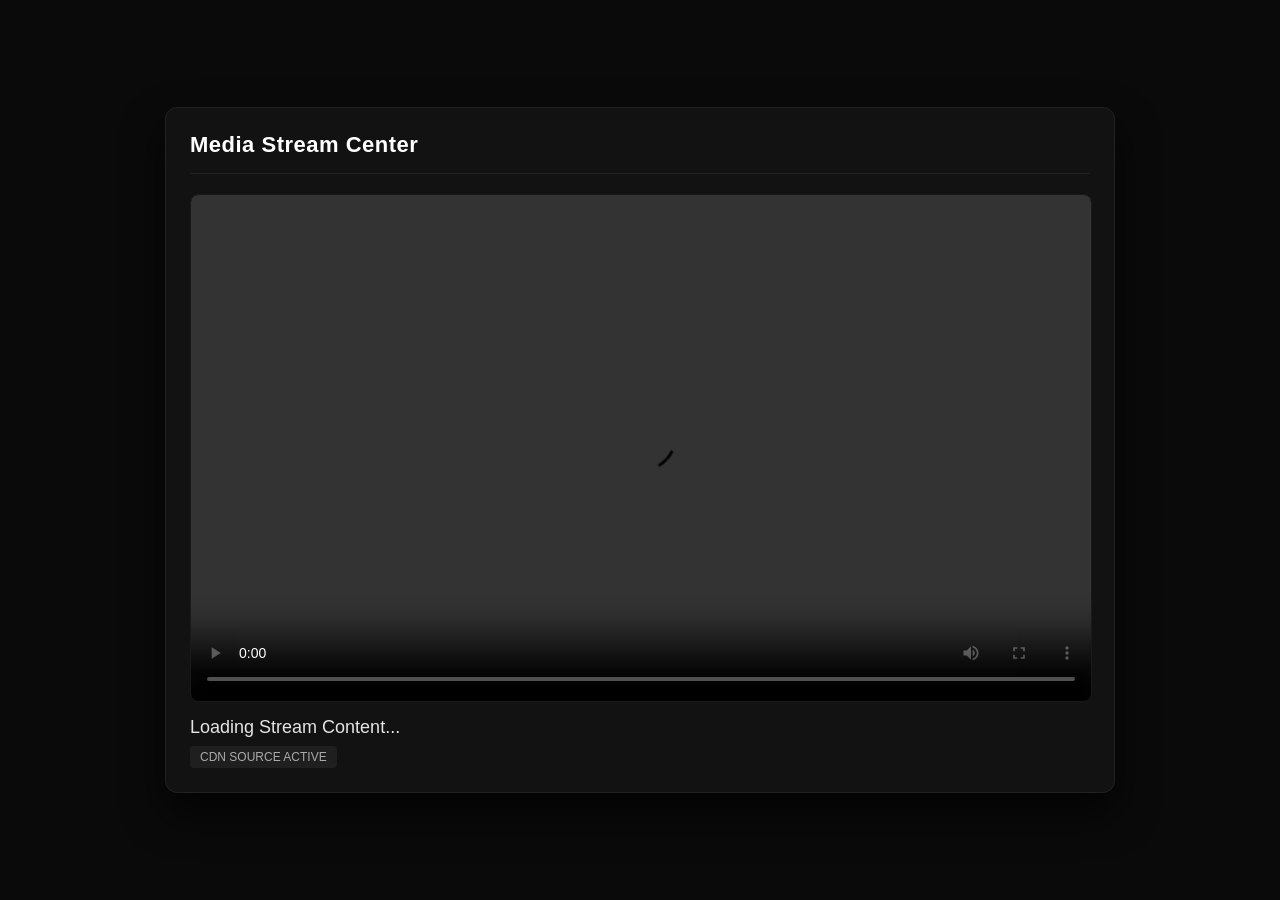
==== index.html @ d4125935 "Create index.html" ====
<!DOCTYPE html>
<html lang="en">
<head>
    <meta charset="UTF-8">
    <meta name="viewport" content="width=device-width, initial-scale=1.0">
    <title>Video Stream Dashboard</title>
    <link rel="stylesheet" href="https://cdn.plyr.io/3.7.8/plyr.css" />
    <style>
        body {
            margin: 0;
            padding: 0;
            background-color: #0a0a0a;
            color: #ffffff;
            font-family: -apple-system, BlinkMacSystemFont, "Segoe UI", Roboto, sans-serif;
            display: flex;
            justify-content: center;
            align-items: center;
            min-height: 100vh;
        }

        .main-container {
            width: 90%;
            max-width: 900px;
            background-color: #121212;
            border: 1px solid #222222;
            border-radius: 12px;
            padding: 24px;
            box-shadow: 0 20px 40px rgba(0, 0, 0, 0.7);
        }

        .header-section {
            margin-bottom: 20px;
            border-bottom: 1px solid #222222;
            padding-bottom: 15px;
        }

        .portal-title {
            margin: 0;
            font-size: 22px;
            font-weight: 600;
            letter-spacing: 0.5px;
            color: #ffffff;
        }

        .player-wrapper {
            width: 100%;
            aspect-ratio: 16/9;
            background-color: #000000;
            border-radius: 8px;
            overflow: hidden;
            border: 1px solid #1a1a1a;
        }

        video {
            width: 100%;
            height: 100%;
            object-fit: cover;
        }

        .video-meta {
            margin-top: 15px;
        }

        .video-title {
            margin: 0 0 8px 0;
            font-size: 18px;
            font-weight: 500;
            color: #e5e5e5;
        }

        .video-status {
            display: inline-block;
            font-size: 12px;
            background-color: #1f1f1f;
            padding: 4px 10px;
            border-radius: 4px;
            color: #aaaaaa;
            font-weight: 500;
        }
    </style>
</head>
<body>

<div class="main-container">
    <div class="header-section">
        <h1 class="portal-title">Media Stream Center</h1>
    </div>

    <div class="player-wrapper">
        <video id="player" playsinline controls data-poster="https://pacdn.aoneroom.com/image/2026/05/sample-thumb.webp">
            <source src="https://pacdn.aoneroom.com/image/posts/sample-video-hash-ld.mp4" type="video/mp4" />
        </video>
    </div>

    <div class="video-meta">
        <h2 class="video-title" id="current-title">Loading Stream Content...</h2>
        <span class="video-status">CDN SOURCE ACTIVE</span>
    </div>
</div>

<script src="https://cdn.plyr.io/3.7.8/plyr.js"></script>
<script>
    document.addEventListener('DOMContentLoaded', () => {
        const player = new Plyr('#player', {
            controls: [
                'play-large', 
                'play', 
                'progress', 
                'current-time', 
                'mute', 
                'volume', 
                'fullscreen'
            ],
            hideControls: true,
            resetOnEnd: true
        });

        const API_URL = 'https://api.byte-app.com/api/v1/movies';
        const CDN_BASE = 'https://pacdn.aoneroom.com';

        async function loadLatestStream() {
            try {
                const response = await fetch(API_URL, {
                    method: 'GET',
                    headers: {
                        'Accept': 'application/json'
                    }
                });
                
                const data = await response.json();
                if (data && data.list && data.list.length > 0) {
                    const latestMovie = data.list[0];
                    
                    const videoSrc = `${CDN_BASE}/image/posts/${latestMovie.video_hash}-ld.mp4`;
                    const posterSrc = `${CDN_BASE}/image/${latestMovie.poster_path}.webp`;
                    
                    document.getElementById('current-title').textContent = latestMovie.title;
                    
                    player.source = {
                        type: 'video',
                        title: latestMovie.title,
                        sources: [{ src: videoSrc, type: 'video/mp4' }],
                        poster: posterSrc
                    };
                }
            } catch (error) {
                console.error('Failed to sync stream configuration:', error);
                document.getElementById('current-title').textContent = 'Stream Offline';
            }
        }

        loadLatestStream();
    });
</script>

</body>
</html>
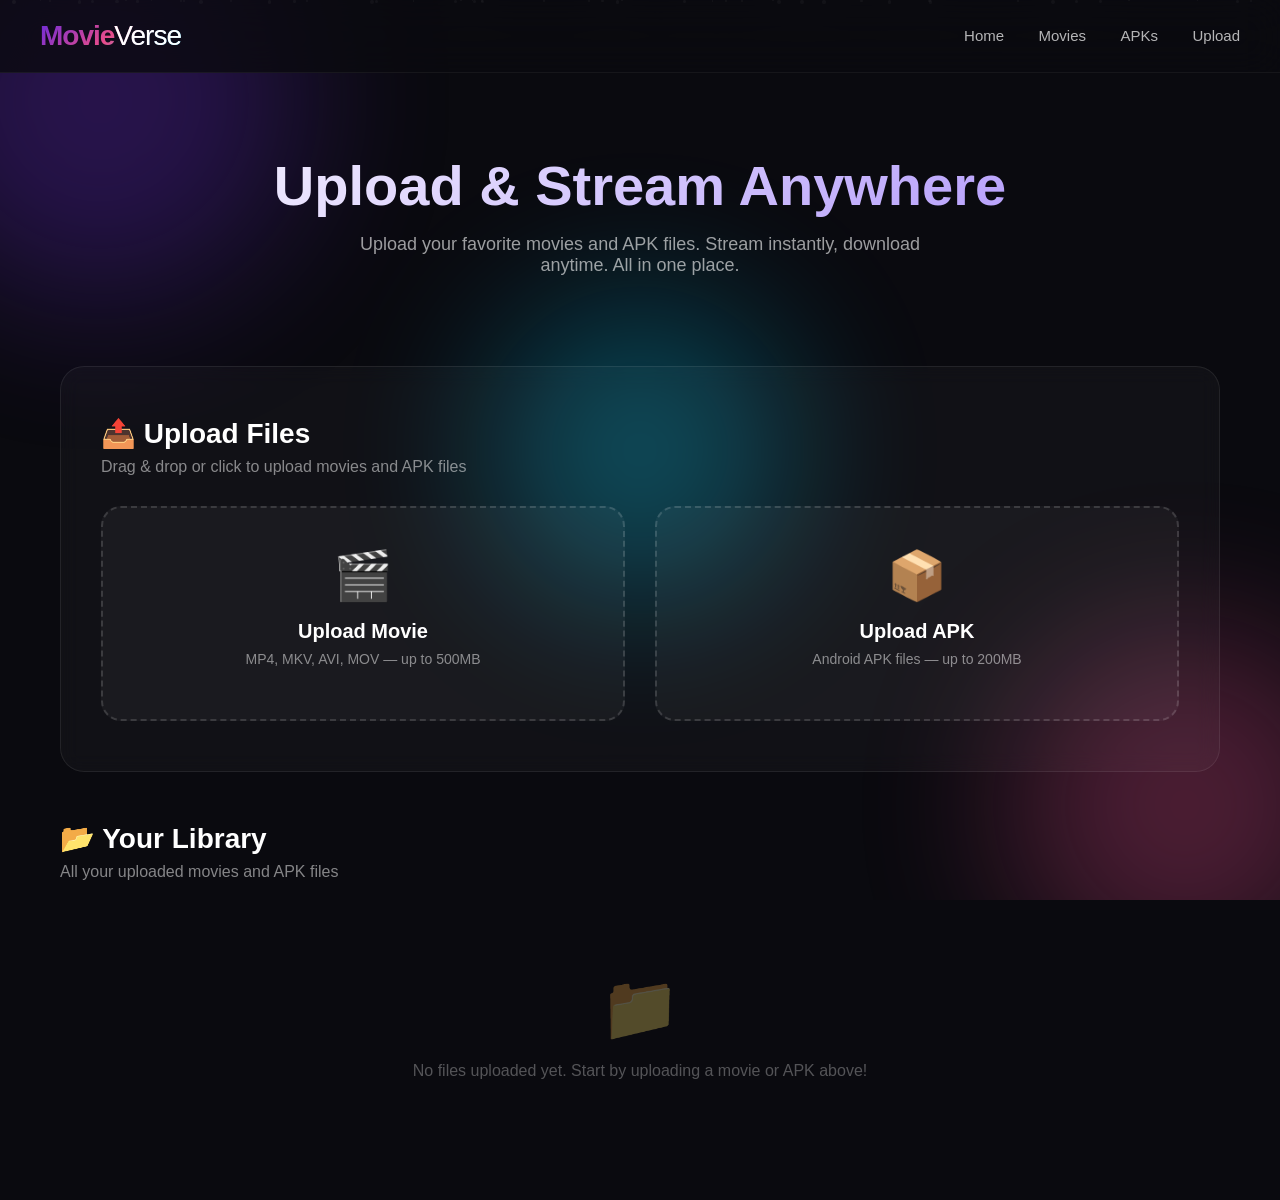
==== commit a3f74a3f: "Create index.html" ====
--- a/index.html
+++ b/index.html
@@ -3,155 +3,985 @@
 <head>
     <meta charset="UTF-8">
     <meta name="viewport" content="width=device-width, initial-scale=1.0">
-    <title>Video Stream Dashboard</title>
-    <link rel="stylesheet" href="https://cdn.plyr.io/3.7.8/plyr.css" />
+    <title>MovieVerse - Upload & Stream</title>
     <style>
-        body {
+        /* ===== RESET & BASE ===== */
+        * {
             margin: 0;
             padding: 0;
-            background-color: #0a0a0a;
-            color: #ffffff;
-            font-family: -apple-system, BlinkMacSystemFont, "Segoe UI", Roboto, sans-serif;
+            box-sizing: border-box;
+        }
+
+        body {
+            font-family: 'Segoe UI', Tahoma, Geneva, Verdana, sans-serif;
+            background: #0a0a0f;
+            color: #fff;
+            min-height: 100vh;
+            overflow-x: hidden;
+        }
+
+        /* ===== ANIMATED BACKGROUND ===== */
+        .bg-animation {
+            position: fixed;
+            top: 0;
+            left: 0;
+            width: 100%;
+            height: 100%;
+            z-index: -1;
+            overflow: hidden;
+        }
+
+        .bg-animation .orb {
+            position: absolute;
+            border-radius: 50%;
+            filter: blur(80px);
+            opacity: 0.3;
+            animation: orbFloat 20s infinite ease-in-out;
+        }
+
+        .bg-animation .orb:nth-child(1) {
+            width: 400px;
+            height: 400px;
+            background: #6c2bd9;
+            top: -100px;
+            left: -100px;
+            animation-delay: 0s;
+        }
+
+        .bg-animation .orb:nth-child(2) {
+            width: 350px;
+            height: 350px;
+            background: #e74c8b;
+            bottom: -80px;
+            right: -80px;
+            animation-delay: -5s;
+        }
+
+        .bg-animation .orb:nth-child(3) {
+            width: 300px;
+            height: 300px;
+            background: #00d4ff;
+            top: 50%;
+            left: 50%;
+            transform: translate(-50%, -50%);
+            animation-delay: -10s;
+        }
+
+        @keyframes orbFloat {
+            0%, 100% { transform: translate(0, 0) scale(1); }
+            25% { transform: translate(100px, -50px) scale(1.1); }
+            50% { transform: translate(-50px, 100px) scale(0.9); }
+            75% { transform: translate(80px, 50px) scale(1.05); }
+        }
+
+        /* ===== PARTICLES ===== */
+        .particles {
+            position: fixed;
+            top: 0;
+            left: 0;
+            width: 100%;
+            height: 100%;
+            z-index: -1;
+            pointer-events: none;
+        }
+
+        .particle {
+            position: absolute;
+            width: 3px;
+            height: 3px;
+            background: rgba(255, 255, 255, 0.4);
+            border-radius: 50%;
+            animation: particleFall linear infinite;
+        }
+
+        @keyframes particleFall {
+            0% { transform: translateY(-10px) scale(0); opacity: 0; }
+            10% { opacity: 1; }
+            90% { opacity: 1; }
+            100% { transform: translateY(100vh) scale(1); opacity: 0; }
+        }
+
+        /* ===== HEADER ===== */
+        header {
+            padding: 20px 40px;
             display: flex;
+            justify-content: space-between;
+            align-items: center;
+            background: rgba(10, 10, 15, 0.8);
+            backdrop-filter: blur(20px);
+            border-bottom: 1px solid rgba(255, 255, 255, 0.05);
+            position: sticky;
+            top: 0;
+            z-index: 100;
+        }
+
+        .logo {
+            font-size: 28px;
+            font-weight: 800;
+            background: linear-gradient(135deg, #6c2bd9, #e74c8b, #00d4ff);
+            -webkit-background-clip: text;
+            -webkit-text-fill-color: transparent;
+            background-clip: text;
+            letter-spacing: -1px;
+        }
+
+        .logo span {
+            font-weight: 300;
+            -webkit-text-fill-color: #fff;
+            color: #fff;
+        }
+
+        nav a {
+            color: rgba(255, 255, 255, 0.7);
+            text-decoration: none;
+            margin-left: 30px;
+            font-size: 15px;
+            transition: 0.3s;
+            position: relative;
+        }
+
+        nav a::after {
+            content: '';
+            position: absolute;
+            bottom: -4px;
+            left: 0;
+            width: 0;
+            height: 2px;
+            background: linear-gradient(90deg, #6c2bd9, #e74c8b);
+            transition: 0.3s;
+        }
+
+        nav a:hover {
+            color: #fff;
+        }
+
+        nav a:hover::after {
+            width: 100%;
+        }
+
+        /* ===== HERO ===== */
+        .hero {
+            text-align: center;
+            padding: 80px 20px 60px;
+        }
+
+        .hero h1 {
+            font-size: 56px;
+            font-weight: 800;
+            margin-bottom: 16px;
+            background: linear-gradient(135deg, #fff, #a78bfa);
+            -webkit-background-clip: text;
+            -webkit-text-fill-color: transparent;
+            background-clip: text;
+            animation: fadeInUp 0.8s ease;
+        }
+
+        .hero p {
+            font-size: 18px;
+            color: rgba(255, 255, 255, 0.6);
+            max-width: 600px;
+            margin: 0 auto 30px;
+            animation: fadeInUp 0.8s ease 0.1s both;
+        }
+
+        @keyframes fadeInUp {
+            from { opacity: 0; transform: translateY(30px); }
+            to { opacity: 1; transform: translateY(0); }
+        }
+
+        /* ===== CONTAINER ===== */
+        .container {
+            max-width: 1200px;
+            margin: 0 auto;
+            padding: 0 20px 60px;
+        }
+
+        /* ===== UPLOAD SECTION ===== */
+        .upload-section {
+            background: rgba(255, 255, 255, 0.03);
+            border: 1px solid rgba(255, 255, 255, 0.08);
+            border-radius: 24px;
+            padding: 50px 40px;
+            margin-bottom: 50px;
+            backdrop-filter: blur(10px);
+            transition: 0.4s;
+            animation: fadeInUp 0.8s ease 0.2s both;
+        }
+
+        .upload-section:hover {
+            border-color: rgba(108, 43, 217, 0.4);
+            box-shadow: 0 0 40px rgba(108, 43, 217, 0.1);
+        }
+
+        .upload-section h2 {
+            font-size: 28px;
+            margin-bottom: 8px;
+        }
+
+        .upload-section .sub {
+            color: rgba(255, 255, 255, 0.5);
+            margin-bottom: 30px;
+        }
+
+        .upload-grid {
+            display: grid;
+            grid-template-columns: 1fr 1fr;
+            gap: 30px;
+        }
+
+        @media (max-width: 768px) {
+            .upload-grid {
+                grid-template-columns: 1fr;
+            }
+        }
+
+        .upload-card {
+            background: rgba(255, 255, 255, 0.04);
+            border: 2px dashed rgba(255, 255, 255, 0.15);
+            border-radius: 20px;
+            padding: 40px 30px;
+            text-align: center;
+            cursor: pointer;
+            transition: 0.4s;
+            position: relative;
+            overflow: hidden;
+        }
+
+        .upload-card::before {
+            content: '';
+            position: absolute;
+            top: -50%;
+            left: -50%;
+            width: 200%;
+            height: 200%;
+            background: radial-gradient(circle, rgba(108, 43, 217, 0.1), transparent 60%);
+            opacity: 0;
+            transition: 0.5s;
+        }
+
+        .upload-card:hover {
+            border-color: #6c2bd9;
+            transform: translateY(-4px);
+            box-shadow: 0 20px 60px rgba(108, 43, 217, 0.15);
+        }
+
+        .upload-card:hover::before {
+            opacity: 1;
+        }
+
+        .upload-card .icon {
+            font-size: 48px;
+            margin-bottom: 16px;
+            display: block;
+        }
+
+        .upload-card h3 {
+            font-size: 20px;
+            margin-bottom: 8px;
+        }
+
+        .upload-card p {
+            color: rgba(255, 255, 255, 0.5);
+            font-size: 14px;
+        }
+
+        .upload-card input[type="file"] {
+            display: none;
+        }
+
+        .upload-card .file-name {
+            margin-top: 12px;
+            font-size: 13px;
+            color: #a78bfa;
+            word-break: break-all;
+        }
+
+        /* ===== PROGRESS BAR ===== */
+        .progress-container {
+            margin-top: 20px;
+            display: none;
+        }
+
+        .progress-bar {
+            width: 100%;
+            height: 6px;
+            background: rgba(255, 255, 255, 0.1);
+            border-radius: 10px;
+            overflow: hidden;
+        }
+
+        .progress-fill {
+            height: 100%;
+            width: 0%;
+            background: linear-gradient(90deg, #6c2bd9, #e74c8b);
+            border-radius: 10px;
+            transition: width 0.3s;
+        }
+
+        .progress-text {
+            margin-top: 8px;
+            font-size: 13px;
+            color: rgba(255, 255, 255, 0.6);
+        }
+
+        /* ===== MEDIA GALLERY ===== */
+        .gallery-section h2 {
+            font-size: 28px;
+            margin-bottom: 8px;
+        }
+
+        .gallery-section .sub {
+            color: rgba(255, 255, 255, 0.5);
+            margin-bottom: 30px;
+        }
+
+        .gallery {
+            display: grid;
+            grid-template-columns: repeat(auto-fill, minmax(280px, 1fr));
+            gap: 24px;
+        }
+
+        .media-card {
+            background: rgba(255, 255, 255, 0.03);
+            border: 1px solid rgba(255, 255, 255, 0.06);
+            border-radius: 16px;
+            overflow: hidden;
+            transition: 0.4s;
+            animation: fadeInUp 0.5s ease both;
+        }
+
+        .media-card:hover {
+            transform: translateY(-6px);
+            border-color: rgba(108, 43, 217, 0.3);
+            box-shadow: 0 20px 50px rgba(0, 0, 0, 0.4);
+        }
+
+        .media-card .preview {
+            width: 100%;
+            height: 180px;
+            background: #111;
+            display: flex;
+            align-items: center;
             justify-content: center;
-            align-items: center;
-            min-height: 100vh;
-        }
-
-        .main-container {
-            width: 90%;
-            max-width: 900px;
-            background-color: #121212;
-            border: 1px solid #222222;
-            border-radius: 12px;
-            padding: 24px;
-            box-shadow: 0 20px 40px rgba(0, 0, 0, 0.7);
-        }
-
-        .header-section {
-            margin-bottom: 20px;
-            border-bottom: 1px solid #222222;
-            padding-bottom: 15px;
-        }
-
-        .portal-title {
-            margin: 0;
-            font-size: 22px;
-            font-weight: 600;
-            letter-spacing: 0.5px;
-            color: #ffffff;
-        }
-
-        .player-wrapper {
-            width: 100%;
-            aspect-ratio: 16/9;
-            background-color: #000000;
-            border-radius: 8px;
+            font-size: 40px;
+            color: rgba(255, 255, 255, 0.2);
+            position: relative;
             overflow: hidden;
-            border: 1px solid #1a1a1a;
-        }
-
-        video {
+        }
+
+        .media-card .preview video,
+        .media-card .preview img {
             width: 100%;
             height: 100%;
             object-fit: cover;
         }
 
-        .video-meta {
-            margin-top: 15px;
-        }
-
-        .video-title {
-            margin: 0 0 8px 0;
-            font-size: 18px;
-            font-weight: 500;
-            color: #e5e5e5;
-        }
-
-        .video-status {
-            display: inline-block;
+        .media-card .preview .play-btn {
+            position: absolute;
+            width: 60px;
+            height: 60px;
+            background: rgba(108, 43, 217, 0.8);
+            border-radius: 50%;
+            display: flex;
+            align-items: center;
+            justify-content: center;
+            font-size: 24px;
+            color: #fff;
+            opacity: 0;
+            transition: 0.3s;
+            cursor: pointer;
+        }
+
+        .media-card:hover .play-btn {
+            opacity: 1;
+        }
+
+        .media-card .info {
+            padding: 16px 18px;
+        }
+
+        .media-card .info .name {
+            font-size: 15px;
+            font-weight: 600;
+            margin-bottom: 4px;
+            white-space: nowrap;
+            overflow: hidden;
+            text-overflow: ellipsis;
+        }
+
+        .media-card .info .meta {
             font-size: 12px;
-            background-color: #1f1f1f;
-            padding: 4px 10px;
-            border-radius: 4px;
-            color: #aaaaaa;
-            font-weight: 500;
+            color: rgba(255, 255, 255, 0.4);
+        }
+
+        .media-card .info .actions {
+            margin-top: 12px;
+            display: flex;
+            gap: 10px;
+        }
+
+        .media-card .info .actions button {
+            padding: 6px 16px;
+            border: none;
+            border-radius: 8px;
+            font-size: 12px;
+            cursor: pointer;
+            transition: 0.3s;
+            font-weight: 600;
+        }
+
+        .btn-play {
+            background: #6c2bd9;
+            color: #fff;
+        }
+
+        .btn-play:hover {
+            background: #7c3aed;
+        }
+
+        .btn-download {
+            background: rgba(255, 255, 255, 0.1);
+            color: #fff;
+        }
+
+        .btn-download:hover {
+            background: rgba(255, 255, 255, 0.2);
+        }
+
+        .btn-delete {
+            background: rgba(239, 68, 68, 0.2);
+            color: #ef4444;
+        }
+
+        .btn-delete:hover {
+            background: rgba(239, 68, 68, 0.3);
+        }
+
+        /* ===== MODAL ===== */
+        .modal {
+            display: none;
+            position: fixed;
+            top: 0;
+            left: 0;
+            width: 100%;
+            height: 100%;
+            background: rgba(0, 0, 0, 0.9);
+            backdrop-filter: blur(20px);
+            z-index: 200;
+            align-items: center;
+            justify-content: center;
+            animation: fadeIn 0.3s ease;
+        }
+
+        .modal.active {
+            display: flex;
+        }
+
+        @keyframes fadeIn {
+            from { opacity: 0; }
+            to { opacity: 1; }
+        }
+
+        .modal-content {
+            max-width: 800px;
+            width: 90%;
+            max-height: 90vh;
+            border-radius: 16px;
+            overflow: hidden;
+            position: relative;
+        }
+
+        .modal-content video {
+            width: 100%;
+            max-height: 80vh;
+            display: block;
+        }
+
+        .modal-content img {
+            width: 100%;
+            max-height: 80vh;
+            object-fit: contain;
+        }
+
+        .modal-close {
+            position: absolute;
+            top: 16px;
+            right: 16px;
+            width: 40px;
+            height: 40px;
+            background: rgba(0, 0, 0, 0.6);
+            border: none;
+            border-radius: 50%;
+            color: #fff;
+            font-size: 20px;
+            cursor: pointer;
+            transition: 0.3s;
+            z-index: 10;
+        }
+
+        .modal-close:hover {
+            background: rgba(239, 68, 68, 0.8);
+        }
+
+        /* ===== EMPTY STATE ===== */
+        .empty-state {
+            text-align: center;
+            padding: 60px 20px;
+            color: rgba(255, 255, 255, 0.3);
+        }
+
+        .empty-state .icon {
+            font-size: 64px;
+            margin-bottom: 16px;
+        }
+
+        .empty-state p {
+            font-size: 16px;
+        }
+
+        /* ===== TOAST ===== */
+        .toast {
+            position: fixed;
+            bottom: 30px;
+            right: 30px;
+            padding: 16px 24px;
+            border-radius: 12px;
+            background: rgba(16, 16, 24, 0.95);
+            backdrop-filter: blur(10px);
+            border: 1px solid rgba(255, 255, 255, 0.1);
+            color: #fff;
+            font-size: 14px;
+            transform: translateY(100px);
+            opacity: 0;
+            transition: 0.4s;
+            z-index: 300;
+            max-width: 350px;
+        }
+
+        .toast.show {
+            transform: translateY(0);
+            opacity: 1;
+        }
+
+        .toast.success {
+            border-color: #22c55e;
+        }
+
+        .toast.error {
+            border-color: #ef4444;
+        }
+
+        /* ===== SCROLLBAR ===== */
+        ::-webkit-scrollbar {
+            width: 8px;
+        }
+
+        ::-webkit-scrollbar-track {
+            background: #0a0a0f;
+        }
+
+        ::-webkit-scrollbar-thumb {
+            background: rgba(108, 43, 217, 0.4);
+            border-radius: 10px;
+        }
+
+        ::-webkit-scrollbar-thumb:hover {
+            background: rgba(108, 43, 217, 0.6);
+        }
+
+        /* ===== RESPONSIVE ===== */
+        @media (max-width: 600px) {
+            header {
+                padding: 16px 20px;
+                flex-direction: column;
+                gap: 12px;
+            }
+
+            nav a {
+                margin: 0 12px;
+                font-size: 13px;
+            }
+
+            .hero h1 {
+                font-size: 32px;
+            }
+
+            .upload-section {
+                padding: 30px 20px;
+            }
+
+            .upload-card {
+                padding: 30px 20px;
+            }
         }
     </style>
 </head>
 <body>
 
-<div class="main-container">
-    <div class="header-section">
-        <h1 class="portal-title">Media Stream Center</h1>
+    <!-- ===== ANIMATED BACKGROUND ===== -->
+    <div class="bg-animation">
+        <div class="orb"></div>
+        <div class="orb"></div>
+        <div class="orb"></div>
     </div>
 
-    <div class="player-wrapper">
-        <video id="player" playsinline controls data-poster="https://pacdn.aoneroom.com/image/2026/05/sample-thumb.webp">
-            <source src="https://pacdn.aoneroom.com/image/posts/sample-video-hash-ld.mp4" type="video/mp4" />
-        </video>
+    <div class="particles" id="particles"></div>
+
+    <!-- ===== HEADER ===== -->
+    <header>
+        <div class="logo">Movie<span>Verse</span></div>
+        <nav>
+            <a href="#">Home</a>
+            <a href="#">Movies</a>
+            <a href="#">APKs</a>
+            <a href="#">Upload</a>
+        </nav>
+    </header>
+
+    <!-- ===== HERO ===== -->
+    <section class="hero">
+        <h1>Upload & Stream Anywhere</h1>
+        <p>Upload your favorite movies and APK files. Stream instantly, download anytime. All in one place.</p>
+    </section>
+
+    <!-- ===== MAIN CONTAINER ===== -->
+    <div class="container">
+
+        <!-- ===== UPLOAD SECTION ===== -->
+        <section class="upload-section" id="uploadSection">
+            <h2>📤 Upload Files</h2>
+            <p class="sub">Drag & drop or click to upload movies and APK files</p>
+
+            <div class="upload-grid">
+                <!-- Movie Upload -->
+                <div class="upload-card" id="movieUploadCard">
+                    <span class="icon">🎬</span>
+                    <h3>Upload Movie</h3>
+                    <p>MP4, MKV, AVI, MOV — up to 500MB</p>
+                    <input type="file" id="movieInput" accept="video/*" />
+                    <div class="file-name" id="movieFileName"></div>
+                </div>
+
+                <!-- APK Upload -->
+                <div class="upload-card" id="apkUploadCard">
+                    <span class="icon">📦</span>
+                    <h3>Upload APK</h3>
+                    <p>Android APK files — up to 200MB</p>
+                    <input type="file" id="apkInput" accept=".apk,application/vnd.android.package-archive" />
+                    <div class="file-name" id="apkFileName"></div>
+                </div>
+            </div>
+
+            <div class="progress-container" id="progressContainer">
+                <div class="progress-bar">
+                    <div class="progress-fill" id="progressFill"></div>
+                </div>
+                <div class="progress-text" id="progressText">Uploading...</div>
+            </div>
+        </section>
+
+        <!-- ===== GALLERY SECTION ===== -->
+        <section class="gallery-section">
+            <h2>📂 Your Library</h2>
+            <p class="sub">All your uploaded movies and APK files</p>
+            <div class="gallery" id="gallery"></div>
+            <div class="empty-state" id="emptyState">
+                <div class="icon">📁</div>
+                <p>No files uploaded yet. Start by uploading a movie or APK above!</p>
+            </div>
+        </section>
+
     </div>
 
-    <div class="video-meta">
-        <h2 class="video-title" id="current-title">Loading Stream Content...</h2>
-        <span class="video-status">CDN SOURCE ACTIVE</span>
+    <!-- ===== MODAL ===== -->
+    <div class="modal" id="modal">
+        <div class="modal-content">
+            <button class="modal-close" id="modalClose">&times;</button>
+            <video id="modalVideo" controls autoplay></video>
+            <img id="modalImage" style="display:none;" />
+        </div>
     </div>
-</div>
-
-<script src="https://cdn.plyr.io/3.7.8/plyr.js"></script>
-<script>
-    document.addEventListener('DOMContentLoaded', () => {
-        const player = new Plyr('#player', {
-            controls: [
-                'play-large', 
-                'play', 
-                'progress', 
-                'current-time', 
-                'mute', 
-                'volume', 
-                'fullscreen'
-            ],
-            hideControls: true,
-            resetOnEnd: true
+
+    <!-- ===== TOAST ===== -->
+    <div class="toast" id="toast"></div>
+
+    <!-- ===== JAVASCRIPT ===== -->
+    <script>
+        // ===== PARTICLES =====
+        (function initParticles() {
+            const container = document.getElementById('particles');
+            for (let i = 0; i < 50; i++) {
+                const p = document.createElement('div');
+                p.className = 'particle';
+                p.style.left = Math.random() * 100 + '%';
+                p.style.width = p.style.height = (Math.random() * 3 + 1) + 'px';
+                p.style.animationDuration = (Math.random() * 15 + 10) + 's';
+                p.style.animationDelay = (Math.random() * 10) + 's';
+                container.appendChild(p);
+            }
+        })();
+
+        // ===== STATE =====
+        let mediaItems = JSON.parse(localStorage.getItem('movieverse_media') || '[]');
+        let currentUploadType = null;
+
+        // ===== DOM REFS =====
+        const gallery = document.getElementById('gallery');
+        const emptyState = document.getElementById('emptyState');
+        const movieInput = document.getElementById('movieInput');
+        const apkInput = document.getElementById('apkInput');
+        const movieFileName = document.getElementById('movieFileName');
+        const apkFileName = document.getElementById('apkFileName');
+        const progressContainer = document.getElementById('progressContainer');
+        const progressFill = document.getElementById('progressFill');
+        const progressText = document.getElementById('progressText');
+        const modal = document.getElementById('modal');
+        const modalVideo = document.getElementById('modalVideo');
+        const modalImage = document.getElementById('modalImage');
+        const modalClose = document.getElementById('modalClose');
+        const toast = document.getElementById('toast');
+
+        // ===== UPLOAD CARD CLICKS =====
+        document.getElementById('movieUploadCard').addEventListener('click', () => movieInput.click());
+        document.getElementById('apkUploadCard').addEventListener('click', () => apkInput.click());
+
+        // ===== FILE INPUT HANDLERS =====
+        movieInput.addEventListener('change', (e) => handleFileSelect(e, 'movie'));
+        apkInput.addEventListener('change', (e) => handleFileSelect(e, 'apk'));
+
+        function handleFileSelect(event, type) {
+            const file = event.target.files[0];
+            if (!file) return;
+
+            const fileNameEl = type === 'movie' ? movieFileName : apkFileName;
+            fileNameEl.textContent = `📄 ${file.name} (${(file.size / 1024 / 1024).toFixed(1)} MB)`;
+
+            // Simulate upload
+            simulateUpload(file, type);
+        }
+
+        // ===== SIMULATE UPLOAD =====
+        function simulateUpload(file, type) {
+            progressContainer.style.display = 'block';
+            progressFill.style.width = '0%';
+            progressText.textContent = `Uploading ${file.name}...`;
+
+            let progress = 0;
+            const interval = setInterval(() => {
+                progress += Math.random() * 15 + 5;
+                if (progress >= 100) {
+                    progress = 100;
+                    clearInterval(interval);
+                    progressFill.style.width = '100%';
+                    progressText.textContent = '✅ Upload complete!';
+
+                    // Add to library
+                    addMediaItem(file, type);
+
+                    setTimeout(() => {
+                        progressContainer.style.display = 'none';
+                        progressFill.style.width = '0%';
+                        // Reset file input
+                        if (type === 'movie') {
+                            movieInput.value = '';
+                            movieFileName.textContent = '';
+                        } else {
+                            apkInput.value = '';
+                            apkFileName.textContent = '';
+                        }
+                    }, 1200);
+                }
+                progressFill.style.width = progress + '%';
+                progressText.textContent = `Uploading ${file.name}... ${Math.round(progress)}%`;
+            }, 200);
+        }
+
+        // ===== ADD MEDIA ITEM =====
+        function addMediaItem(file, type) {
+            const reader = new FileReader();
+            reader.onload = function(e) {
+                const item = {
+                    id: Date.now() + '_' + Math.random().toString(36).substr(2, 6),
+                    name: file.name,
+                    size: file.size,
+                    type: type,
+                    dataUrl: e.target.result,
+                    uploadedAt: new Date().toISOString()
+                };
+
+                mediaItems.unshift(item);
+                localStorage.setItem('movieverse_media', JSON.stringify(mediaItems));
+                renderGallery();
+                showToast(`${type === 'movie' ? '🎬 Movie' : '📦 APK'} uploaded successfully!`, 'success');
+            };
+            reader.readAsDataURL(file);
+        }
+
+        // ===== RENDER GALLERY =====
+        function renderGallery() {
+            gallery.innerHTML = '';
+
+            if (mediaItems.length === 0) {
+                emptyState.style.display = 'block';
+                return;
+            }
+
+            emptyState.style.display = 'none';
+
+            mediaItems.forEach((item, index) => {
+                const card = document.createElement('div');
+                card.className = 'media-card';
+                card.style.animationDelay = (index * 0.05) + 's';
+
+                const isVideo = item.type === 'movie';
+                const icon = isVideo ? '🎬' : '📦';
+                const sizeMB = (item.size / 1024 / 1024).toFixed(1);
+                const date = new Date(item.uploadedAt).toLocaleDateString();
+
+                let previewContent = '';
+                if (isVideo) {
+                    previewContent = `
+                        <video src="${item.dataUrl}" muted preload="metadata"></video>
+                        <div class="play-btn" onclick="openModal('${item.id}')">▶</div>
+                    `;
+                } else {
+                    previewContent = `
+                        <div style="font-size:64px;color:rgba(255,255,255,0.15);">📦</div>
+                    `;
+                }
+
+                card.innerHTML = `
+                    <div class="preview">
+                        ${previewContent}
+                    </div>
+                    <div class="info">
+                        <div class="name" title="${item.name}">${icon} ${item.name}</div>
+                        <div class="meta">${sizeMB} MB • ${date}</div>
+                        <div class="actions">
+                            ${isVideo ? `<button class="btn-play" onclick="openModal('${item.id}')">▶ Play</button>` : ''}
+                            <button class="btn-download" onclick="downloadFile('${item.id}')">⬇ Download</button>
+                            <button class="btn-delete" onclick="deleteFile('${item.id}')">🗑 Delete</button>
+                        </div>
+                    </div>
+                `;
+
+                gallery.appendChild(card);
+            });
+        }
+
+        // ===== OPEN MODAL =====
+        window.openModal = function(id) {
+            const item = mediaItems.find(m => m.id === id);
+            if (!item || item.type !== 'movie') return;
+
+            modalVideo.src = item.dataUrl;
+            modalVideo.style.display = 'block';
+            modalImage.style.display = 'none';
+            modal.classList.add('active');
+        };
+
+        // ===== DOWNLOAD FILE =====
+        window.downloadFile = function(id) {
+            const item = mediaItems.find(m => m.id === id);
+            if (!item) return;
+
+            const a = document.createElement('a');
+            a.href = item.dataUrl;
+            a.download = item.name;
+            document.body.appendChild(a);
+            a.click();
+            document.body.removeChild(a);
+            showToast(`⬇ Downloading ${item.name}...`, 'success');
+        };
+
+        // ===== DELETE FILE =====
+        window.deleteFile = function(id) {
+            if (!confirm('Are you sure you want to delete this file?')) return;
+
+            mediaItems = mediaItems.filter(m => m.id !== id);
+            localStorage.setItem('movieverse_media', JSON.stringify(mediaItems));
+            renderGallery();
+            showToast('🗑 File deleted', 'error');
+        };
+
+        // ===== MODAL CONTROLS =====
+        modalClose.addEventListener('click', () => {
+            modal.classList.remove('active');
+            modalVideo.pause();
+            modalVideo.src = '';
         });
 
-        const API_URL = 'https://api.byte-app.com/api/v1/movies';
-        const CDN_BASE = 'https://pacdn.aoneroom.com';
-
-        async function loadLatestStream() {
-            try {
-                const response = await fetch(API_URL, {
-                    method: 'GET',
-                    headers: {
-                        'Accept': 'application/json'
-                    }
-                });
-                
-                const data = await response.json();
-                if (data && data.list && data.list.length > 0) {
-                    const latestMovie = data.list[0];
-                    
-                    const videoSrc = `${CDN_BASE}/image/posts/${latestMovie.video_hash}-ld.mp4`;
-                    const posterSrc = `${CDN_BASE}/image/${latestMovie.poster_path}.webp`;
-                    
-                    document.getElementById('current-title').textContent = latestMovie.title;
-                    
-                    player.source = {
-                        type: 'video',
-                        title: latestMovie.title,
-                        sources: [{ src: videoSrc, type: 'video/mp4' }],
-                        poster: posterSrc
-                    };
-                }
-            } catch (error) {
-                console.error('Failed to sync stream configuration:', error);
-                document.getElementById('current-title').textContent = 'Stream Offline';
-            }
-        }
-
-        loadLatestStream();
-    });
-</script>
+        modal.addEventListener('click', (e) => {
+            if (e.target === modal) {
+                modal.classList.remove('active');
+                modalVideo.pause();
+                modalVideo.src = '';
+            }
+        });
+
+        document.addEventListener('keydown', (e) => {
+            if (e.key === 'Escape') {
+                modal.classList.remove('active');
+                modalVideo.pause();
+                modalVideo.src = '';
+            }
+        });
+
+        // ===== TOAST =====
+        let toastTimeout;
+
+        function showToast(message, type = 'success') {
+            toast.textContent = message;
+            toast.className = 'toast ' + type + ' show';
+            clearTimeout(toastTimeout);
+            toastTimeout = setTimeout(() => {
+                toast.classList.remove('show');
+            }, 3000);
+        }
+
+        // ===== DRAG & DROP SUPPORT =====
+        const uploadSection = document.getElementById('uploadSection');
+
+        uploadSection.addEventListener('dragover', (e) => {
+            e.preventDefault();
+            uploadSection.style.borderColor = '#6c2bd9';
+            uploadSection.style.boxShadow = '0 0 40px rgba(108, 43, 217, 0.2)';
+        });
+
+        uploadSection.addEventListener('dragleave', () => {
+            uploadSection.style.borderColor = 'rgba(255, 255, 255, 0.08)';
+            uploadSection.style.boxShadow = 'none';
+        });
+
+        uploadSection.addEventListener('drop', (e) => {
+            e.preventDefault();
+            uploadSection.style.borderColor = 'rgba(255, 255, 255, 0.08)';
+            uploadSection.style.boxShadow = 'none';
+
+            const files = e.dataTransfer.files;
+            if (files.length === 0) return;
+
+            const file = files[0];
+            const isVideo = file.type.startsWith('video/');
+            const isApk = file.name.endsWith('.apk') || file.type === 'application/vnd.android.package-archive';
+
+            if (isVideo) {
+                movieInput.files = files;
+                handleFileSelect({ target: { files: [file] } }, 'movie');
+            } else if (isApk) {
+                apkInput.files = files;
+                handleFileSelect({ target: { files: [file] } }, 'apk');
+            } else {
+                showToast('❌ Unsupported file type. Please upload video or APK files.', 'error');
+            }
+        });
+
+        // ===== INITIAL RENDER =====
+        renderGallery();
+
+        console.log('🎬 MovieVerse loaded!');
+        console.log(`📊 ${mediaItems.length} files in library`);
+    </script>
 
 </body>
 </html>
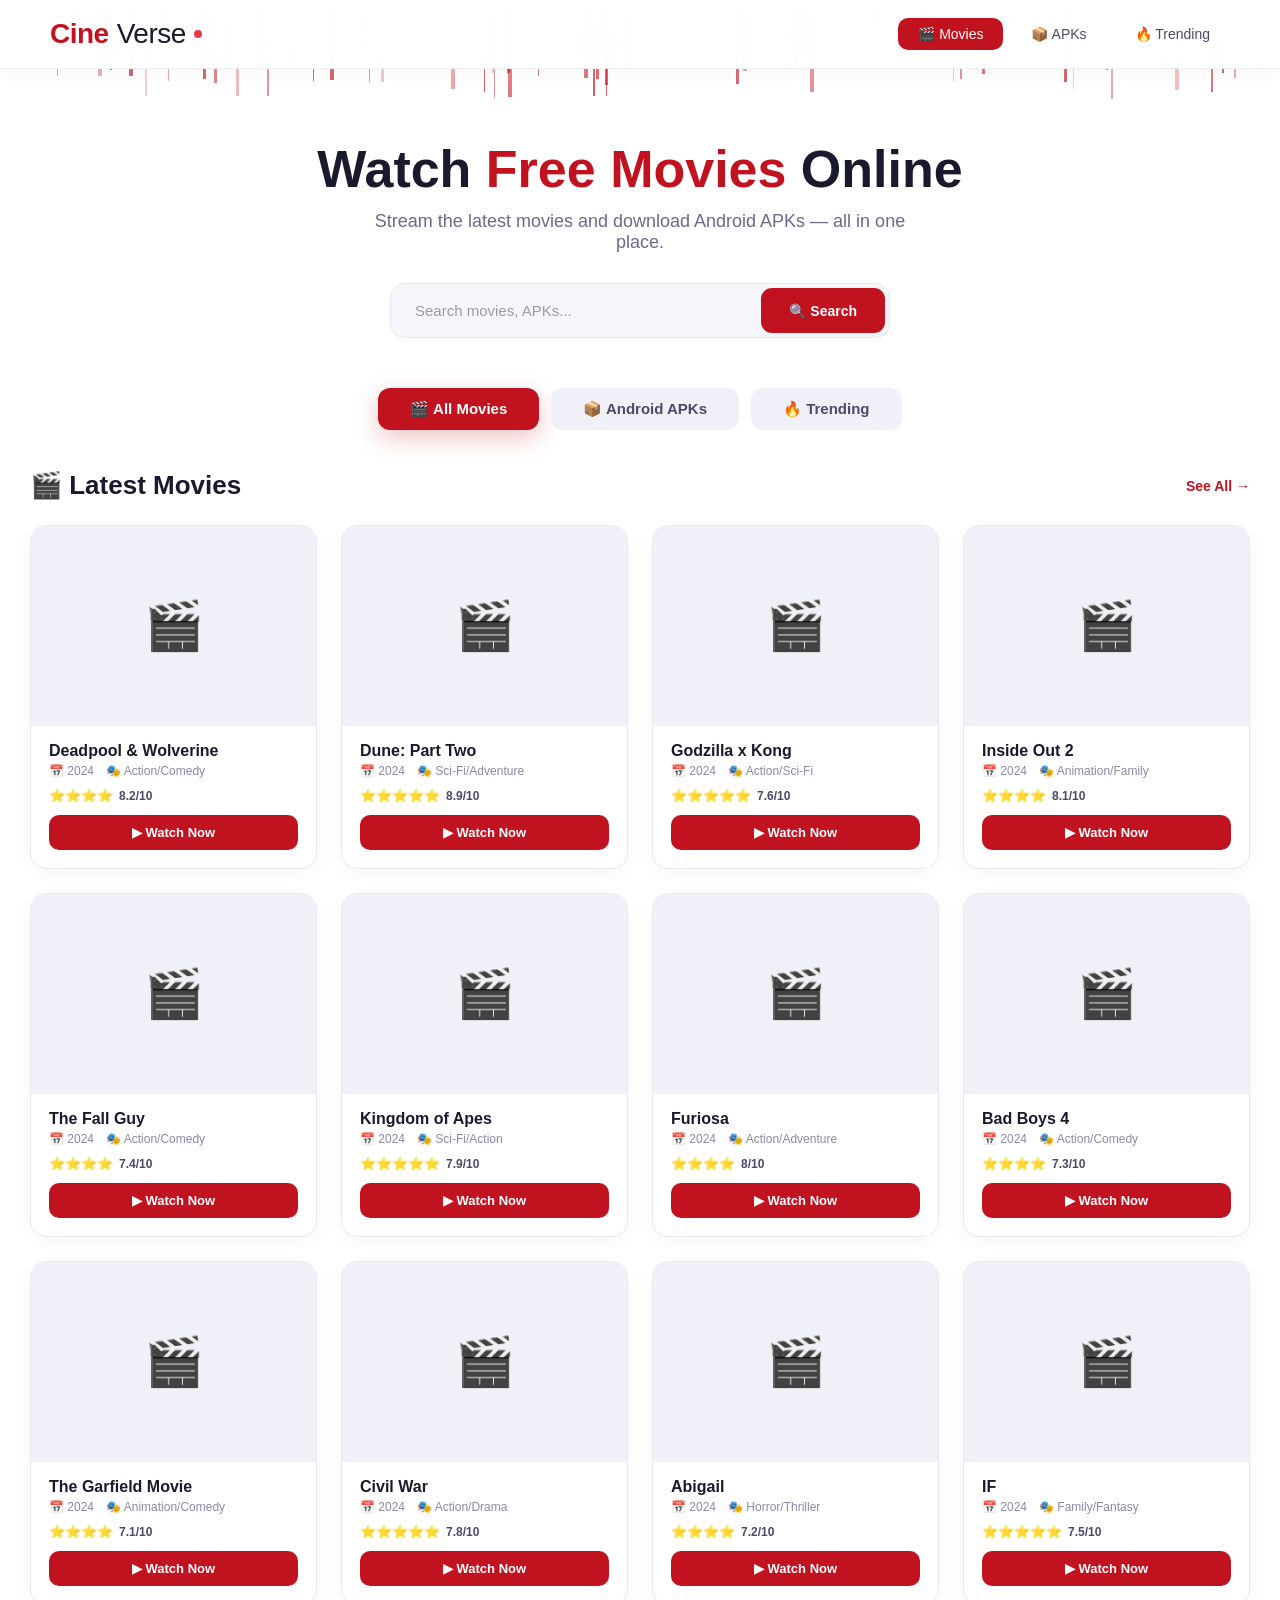
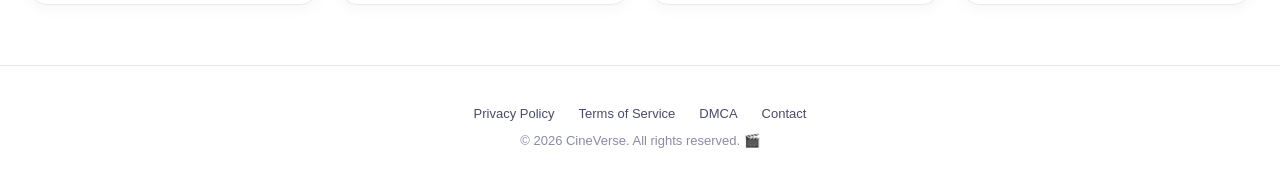
==== commit 618236cb: "Create index.html" ====
--- a/index.html
+++ b/index.html
@@ -3,7 +3,7 @@
 <head>
     <meta charset="UTF-8">
     <meta name="viewport" content="width=device-width, initial-scale=1.0">
-    <title>MovieVerse - Upload & Stream</title>
+    <title>CineVerse</title>
     <style>
         /* ===== RESET & BASE ===== */
         * {
@@ -14,447 +14,523 @@
 
         body {
             font-family: 'Segoe UI', Tahoma, Geneva, Verdana, sans-serif;
-            background: #0a0a0f;
-            color: #fff;
+            background: #ffffff;
+            color: #1a1a2e;
             min-height: 100vh;
             overflow-x: hidden;
         }
 
-        /* ===== ANIMATED BACKGROUND ===== */
-        .bg-animation {
+        /* ===== RED RAIN PARTICLES ===== */
+        .red-rain {
             position: fixed;
             top: 0;
             left: 0;
             width: 100%;
             height: 100%;
-            z-index: -1;
+            z-index: 0;
+            pointer-events: none;
             overflow: hidden;
         }
 
-        .bg-animation .orb {
+        .raindrop {
             position: absolute;
+            width: 2px;
+            background: linear-gradient(180deg, transparent, #e63946, #c1121f);
+            opacity: 0.6;
+            animation: rainFall linear infinite;
+        }
+
+        @keyframes rainFall {
+            0% { transform: translateY(-20px) scaleX(1); opacity: 0; }
+            10% { opacity: 0.7; }
+            90% { opacity: 0.5; }
+            100% { transform: translateY(100vh) scaleX(0.5); opacity: 0; }
+        }
+
+        /* ===== HEADER ===== */
+        header {
+            padding: 18px 50px;
+            display: flex;
+            justify-content: space-between;
+            align-items: center;
+            background: rgba(255, 255, 255, 0.95);
+            backdrop-filter: blur(20px);
+            border-bottom: 1px solid rgba(0, 0, 0, 0.06);
+            position: sticky;
+            top: 0;
+            z-index: 100;
+            box-shadow: 0 2px 20px rgba(0, 0, 0, 0.04);
+        }
+
+        .logo {
+            font-size: 28px;
+            font-weight: 800;
+            color: #c1121f;
+            letter-spacing: -0.5px;
+            display: flex;
+            align-items: center;
+            gap: 8px;
+        }
+
+        .logo span {
+            color: #1a1a2e;
+            font-weight: 300;
+        }
+
+        .logo .dot {
+            width: 8px;
+            height: 8px;
+            background: #e63946;
             border-radius: 50%;
-            filter: blur(80px);
-            opacity: 0.3;
-            animation: orbFloat 20s infinite ease-in-out;
-        }
-
-        .bg-animation .orb:nth-child(1) {
-            width: 400px;
-            height: 400px;
-            background: #6c2bd9;
-            top: -100px;
-            left: -100px;
-            animation-delay: 0s;
-        }
-
-        .bg-animation .orb:nth-child(2) {
-            width: 350px;
-            height: 350px;
-            background: #e74c8b;
-            bottom: -80px;
-            right: -80px;
-            animation-delay: -5s;
-        }
-
-        .bg-animation .orb:nth-child(3) {
-            width: 300px;
-            height: 300px;
-            background: #00d4ff;
-            top: 50%;
-            left: 50%;
-            transform: translate(-50%, -50%);
-            animation-delay: -10s;
-        }
-
-        @keyframes orbFloat {
-            0%, 100% { transform: translate(0, 0) scale(1); }
-            25% { transform: translate(100px, -50px) scale(1.1); }
-            50% { transform: translate(-50px, 100px) scale(0.9); }
-            75% { transform: translate(80px, 50px) scale(1.05); }
-        }
-
-        /* ===== PARTICLES ===== */
-        .particles {
-            position: fixed;
+            display: inline-block;
+            animation: pulse 2s infinite;
+        }
+
+        @keyframes pulse {
+            0%, 100% { opacity: 1; transform: scale(1); }
+            50% { opacity: 0.5; transform: scale(1.3); }
+        }
+
+        nav {
+            display: flex;
+            gap: 8px;
+        }
+
+        nav a {
+            color: #4a4a6a;
+            text-decoration: none;
+            padding: 8px 20px;
+            font-size: 14px;
+            font-weight: 500;
+            border-radius: 10px;
+            transition: 0.3s;
+            position: relative;
+        }
+
+        nav a:hover, nav a.active {
+            background: #c1121f;
+            color: #fff;
+        }
+
+        /* ===== HERO ===== */
+        .hero {
+            text-align: center;
+            padding: 70px 20px 50px;
+            position: relative;
+            z-index: 1;
+        }
+
+        .hero h1 {
+            font-size: 52px;
+            font-weight: 800;
+            margin-bottom: 12px;
+            color: #1a1a2e;
+            animation: fadeInUp 0.8s ease;
+        }
+
+        .hero h1 .highlight {
+            color: #c1121f;
+        }
+
+        .hero p {
+            font-size: 18px;
+            color: #6a6a8a;
+            max-width: 550px;
+            margin: 0 auto 30px;
+            animation: fadeInUp 0.8s ease 0.1s both;
+        }
+
+        .hero .search-box {
+            display: flex;
+            max-width: 500px;
+            margin: 0 auto;
+            background: #f5f5fa;
+            border-radius: 14px;
+            padding: 4px;
+            border: 1px solid #e8e8f0;
+            animation: fadeInUp 0.8s ease 0.2s both;
+        }
+
+        .hero .search-box input {
+            flex: 1;
+            padding: 14px 20px;
+            border: none;
+            background: transparent;
+            font-size: 15px;
+            outline: none;
+            color: #1a1a2e;
+        }
+
+        .hero .search-box input::placeholder {
+            color: #9a9ab0;
+        }
+
+        .hero .search-box button {
+            padding: 12px 28px;
+            background: #c1121f;
+            color: #fff;
+            border: none;
+            border-radius: 11px;
+            font-size: 14px;
+            font-weight: 600;
+            cursor: pointer;
+            transition: 0.3s;
+        }
+
+        .hero .search-box button:hover {
+            background: #a00d18;
+            transform: scale(1.02);
+        }
+
+        @keyframes fadeInUp {
+            from { opacity: 0; transform: translateY(30px); }
+            to { opacity: 1; transform: translateY(0); }
+        }
+
+        /* ===== SECTION TABS ===== */
+        .tabs {
+            display: flex;
+            justify-content: center;
+            gap: 12px;
+            margin-bottom: 40px;
+            position: relative;
+            z-index: 1;
+        }
+
+        .tab-btn {
+            padding: 12px 32px;
+            border: none;
+            border-radius: 12px;
+            font-size: 15px;
+            font-weight: 600;
+            cursor: pointer;
+            transition: 0.3s;
+            background: #f0f0f8;
+            color: #4a4a6a;
+        }
+
+        .tab-btn:hover {
+            background: #e4e4f0;
+        }
+
+        .tab-btn.active {
+            background: #c1121f;
+            color: #fff;
+            box-shadow: 0 8px 25px rgba(193, 18, 31, 0.25);
+        }
+
+        /* ===== CONTAINER ===== */
+        .container {
+            max-width: 1300px;
+            margin: 0 auto;
+            padding: 0 30px 60px;
+            position: relative;
+            z-index: 1;
+        }
+
+        /* ===== SECTION ===== */
+        .section {
+            display: none;
+        }
+
+        .section.active {
+            display: block;
+        }
+
+        .section-header {
+            display: flex;
+            justify-content: space-between;
+            align-items: center;
+            margin-bottom: 24px;
+        }
+
+        .section-header h2 {
+            font-size: 26px;
+            font-weight: 700;
+            color: #1a1a2e;
+        }
+
+        .section-header .badge {
+            background: #c1121f;
+            color: #fff;
+            padding: 4px 14px;
+            border-radius: 20px;
+            font-size: 12px;
+            font-weight: 600;
+        }
+
+        .section-header .see-all {
+            color: #c1121f;
+            text-decoration: none;
+            font-size: 14px;
+            font-weight: 600;
+            transition: 0.3s;
+        }
+
+        .section-header .see-all:hover {
+            color: #a00d18;
+        }
+
+        /* ===== MOVIE GRID ===== */
+        .movie-grid {
+            display: grid;
+            grid-template-columns: repeat(4, 1fr);
+            gap: 24px;
+        }
+
+        @media (max-width: 1100px) {
+            .movie-grid {
+                grid-template-columns: repeat(2, 1fr);
+            }
+        }
+
+        @media (max-width: 600px) {
+            .movie-grid {
+                grid-template-columns: 1fr;
+            }
+        }
+
+        /* ===== MOVIE CARD ===== */
+        .movie-card {
+            background: #fff;
+            border-radius: 16px;
+            overflow: hidden;
+            transition: 0.4s;
+            cursor: pointer;
+            border: 1px solid #e8e8f0;
+            box-shadow: 0 4px 15px rgba(0, 0, 0, 0.04);
+            animation: fadeInUp 0.5s ease both;
+        }
+
+        .movie-card:hover {
+            transform: translateY(-8px);
+            box-shadow: 0 20px 40px rgba(193, 18, 31, 0.12);
+            border-color: rgba(193, 18, 31, 0.2);
+        }
+
+        .movie-card .thumb {
+            width: 100%;
+            height: 200px;
+            background: #f0f0f8;
+            display: flex;
+            align-items: center;
+            justify-content: center;
+            font-size: 48px;
+            position: relative;
+            overflow: hidden;
+        }
+
+        .movie-card .thumb img {
+            width: 100%;
+            height: 100%;
+            object-fit: cover;
+            transition: 0.5s;
+        }
+
+        .movie-card:hover .thumb img {
+            transform: scale(1.05);
+        }
+
+        .movie-card .thumb .overlay {
+            position: absolute;
             top: 0;
             left: 0;
             width: 100%;
             height: 100%;
-            z-index: -1;
-            pointer-events: none;
-        }
-
-        .particle {
-            position: absolute;
-            width: 3px;
-            height: 3px;
-            background: rgba(255, 255, 255, 0.4);
-            border-radius: 50%;
-            animation: particleFall linear infinite;
-        }
-
-        @keyframes particleFall {
-            0% { transform: translateY(-10px) scale(0); opacity: 0; }
-            10% { opacity: 1; }
-            90% { opacity: 1; }
-            100% { transform: translateY(100vh) scale(1); opacity: 0; }
-        }
-
-        /* ===== HEADER ===== */
-        header {
-            padding: 20px 40px;
-            display: flex;
-            justify-content: space-between;
-            align-items: center;
-            background: rgba(10, 10, 15, 0.8);
-            backdrop-filter: blur(20px);
-            border-bottom: 1px solid rgba(255, 255, 255, 0.05);
-            position: sticky;
-            top: 0;
-            z-index: 100;
-        }
-
-        .logo {
-            font-size: 28px;
-            font-weight: 800;
-            background: linear-gradient(135deg, #6c2bd9, #e74c8b, #00d4ff);
-            -webkit-background-clip: text;
-            -webkit-text-fill-color: transparent;
-            background-clip: text;
-            letter-spacing: -1px;
-        }
-
-        .logo span {
-            font-weight: 300;
-            -webkit-text-fill-color: #fff;
-            color: #fff;
-        }
-
-        nav a {
-            color: rgba(255, 255, 255, 0.7);
-            text-decoration: none;
-            margin-left: 30px;
-            font-size: 15px;
-            transition: 0.3s;
-            position: relative;
-        }
-
-        nav a::after {
-            content: '';
-            position: absolute;
-            bottom: -4px;
-            left: 0;
-            width: 0;
-            height: 2px;
-            background: linear-gradient(90deg, #6c2bd9, #e74c8b);
-            transition: 0.3s;
-        }
-
-        nav a:hover {
-            color: #fff;
-        }
-
-        nav a:hover::after {
-            width: 100%;
-        }
-
-        /* ===== HERO ===== */
-        .hero {
-            text-align: center;
-            padding: 80px 20px 60px;
-        }
-
-        .hero h1 {
-            font-size: 56px;
-            font-weight: 800;
-            margin-bottom: 16px;
-            background: linear-gradient(135deg, #fff, #a78bfa);
-            -webkit-background-clip: text;
-            -webkit-text-fill-color: transparent;
-            background-clip: text;
-            animation: fadeInUp 0.8s ease;
-        }
-
-        .hero p {
-            font-size: 18px;
-            color: rgba(255, 255, 255, 0.6);
-            max-width: 600px;
-            margin: 0 auto 30px;
-            animation: fadeInUp 0.8s ease 0.1s both;
-        }
-
-        @keyframes fadeInUp {
-            from { opacity: 0; transform: translateY(30px); }
-            to { opacity: 1; transform: translateY(0); }
-        }
-
-        /* ===== CONTAINER ===== */
-        .container {
-            max-width: 1200px;
-            margin: 0 auto;
-            padding: 0 20px 60px;
-        }
-
-        /* ===== UPLOAD SECTION ===== */
-        .upload-section {
-            background: rgba(255, 255, 255, 0.03);
-            border: 1px solid rgba(255, 255, 255, 0.08);
-            border-radius: 24px;
-            padding: 50px 40px;
-            margin-bottom: 50px;
-            backdrop-filter: blur(10px);
-            transition: 0.4s;
-            animation: fadeInUp 0.8s ease 0.2s both;
-        }
-
-        .upload-section:hover {
-            border-color: rgba(108, 43, 217, 0.4);
-            box-shadow: 0 0 40px rgba(108, 43, 217, 0.1);
-        }
-
-        .upload-section h2 {
-            font-size: 28px;
-            margin-bottom: 8px;
-        }
-
-        .upload-section .sub {
-            color: rgba(255, 255, 255, 0.5);
-            margin-bottom: 30px;
-        }
-
-        .upload-grid {
-            display: grid;
-            grid-template-columns: 1fr 1fr;
-            gap: 30px;
-        }
-
-        @media (max-width: 768px) {
-            .upload-grid {
-                grid-template-columns: 1fr;
-            }
-        }
-
-        .upload-card {
-            background: rgba(255, 255, 255, 0.04);
-            border: 2px dashed rgba(255, 255, 255, 0.15);
-            border-radius: 20px;
-            padding: 40px 30px;
-            text-align: center;
-            cursor: pointer;
-            transition: 0.4s;
-            position: relative;
-            overflow: hidden;
-        }
-
-        .upload-card::before {
-            content: '';
-            position: absolute;
-            top: -50%;
-            left: -50%;
-            width: 200%;
-            height: 200%;
-            background: radial-gradient(circle, rgba(108, 43, 217, 0.1), transparent 60%);
-            opacity: 0;
-            transition: 0.5s;
-        }
-
-        .upload-card:hover {
-            border-color: #6c2bd9;
-            transform: translateY(-4px);
-            box-shadow: 0 20px 60px rgba(108, 43, 217, 0.15);
-        }
-
-        .upload-card:hover::before {
-            opacity: 1;
-        }
-
-        .upload-card .icon {
-            font-size: 48px;
-            margin-bottom: 16px;
-            display: block;
-        }
-
-        .upload-card h3 {
-            font-size: 20px;
-            margin-bottom: 8px;
-        }
-
-        .upload-card p {
-            color: rgba(255, 255, 255, 0.5);
-            font-size: 14px;
-        }
-
-        .upload-card input[type="file"] {
-            display: none;
-        }
-
-        .upload-card .file-name {
-            margin-top: 12px;
-            font-size: 13px;
-            color: #a78bfa;
-            word-break: break-all;
-        }
-
-        /* ===== PROGRESS BAR ===== */
-        .progress-container {
-            margin-top: 20px;
-            display: none;
-        }
-
-        .progress-bar {
-            width: 100%;
-            height: 6px;
-            background: rgba(255, 255, 255, 0.1);
-            border-radius: 10px;
-            overflow: hidden;
-        }
-
-        .progress-fill {
-            height: 100%;
-            width: 0%;
-            background: linear-gradient(90deg, #6c2bd9, #e74c8b);
-            border-radius: 10px;
-            transition: width 0.3s;
-        }
-
-        .progress-text {
-            margin-top: 8px;
-            font-size: 13px;
-            color: rgba(255, 255, 255, 0.6);
-        }
-
-        /* ===== MEDIA GALLERY ===== */
-        .gallery-section h2 {
-            font-size: 28px;
-            margin-bottom: 8px;
-        }
-
-        .gallery-section .sub {
-            color: rgba(255, 255, 255, 0.5);
-            margin-bottom: 30px;
-        }
-
-        .gallery {
-            display: grid;
-            grid-template-columns: repeat(auto-fill, minmax(280px, 1fr));
-            gap: 24px;
-        }
-
-        .media-card {
-            background: rgba(255, 255, 255, 0.03);
-            border: 1px solid rgba(255, 255, 255, 0.06);
-            border-radius: 16px;
-            overflow: hidden;
-            transition: 0.4s;
-            animation: fadeInUp 0.5s ease both;
-        }
-
-        .media-card:hover {
-            transform: translateY(-6px);
-            border-color: rgba(108, 43, 217, 0.3);
-            box-shadow: 0 20px 50px rgba(0, 0, 0, 0.4);
-        }
-
-        .media-card .preview {
-            width: 100%;
-            height: 180px;
-            background: #111;
+            background: rgba(0, 0, 0, 0.3);
             display: flex;
             align-items: center;
             justify-content: center;
-            font-size: 40px;
-            color: rgba(255, 255, 255, 0.2);
-            position: relative;
-            overflow: hidden;
-        }
-
-        .media-card .preview video,
-        .media-card .preview img {
-            width: 100%;
-            height: 100%;
-            object-fit: cover;
-        }
-
-        .media-card .preview .play-btn {
-            position: absolute;
-            width: 60px;
-            height: 60px;
-            background: rgba(108, 43, 217, 0.8);
+            opacity: 0;
+            transition: 0.3s;
+        }
+
+        .movie-card:hover .thumb .overlay {
+            opacity: 1;
+        }
+
+        .movie-card .thumb .play-icon {
+            width: 54px;
+            height: 54px;
+            background: rgba(193, 18, 31, 0.9);
             border-radius: 50%;
             display: flex;
             align-items: center;
             justify-content: center;
-            font-size: 24px;
+            font-size: 22px;
             color: #fff;
-            opacity: 0;
+            transform: scale(0.8);
             transition: 0.3s;
-            cursor: pointer;
-        }
-
-        .media-card:hover .play-btn {
-            opacity: 1;
-        }
-
-        .media-card .info {
-            padding: 16px 18px;
-        }
-
-        .media-card .info .name {
-            font-size: 15px;
-            font-weight: 600;
+        }
+
+        .movie-card:hover .thumb .play-icon {
+            transform: scale(1);
+        }
+
+        .movie-card .thumb .badge-top {
+            position: absolute;
+            top: 10px;
+            left: 10px;
+            background: #c1121f;
+            color: #fff;
+            padding: 4px 12px;
+            border-radius: 6px;
+            font-size: 11px;
+            font-weight: 700;
+        }
+
+        .movie-card .thumb .badge-hd {
+            position: absolute;
+            top: 10px;
+            right: 10px;
+            background: rgba(0, 0, 0, 0.6);
+            color: #fff;
+            padding: 3px 10px;
+            border-radius: 5px;
+            font-size: 11px;
+            font-weight: 700;
+        }
+
+        .movie-card .info {
+            padding: 16px 18px 18px;
+        }
+
+        .movie-card .info .title {
+            font-size: 16px;
+            font-weight: 700;
+            color: #1a1a2e;
             margin-bottom: 4px;
             white-space: nowrap;
             overflow: hidden;
             text-overflow: ellipsis;
         }
 
-        .media-card .info .meta {
+        .movie-card .info .meta {
+            display: flex;
+            gap: 12px;
             font-size: 12px;
-            color: rgba(255, 255, 255, 0.4);
-        }
-
-        .media-card .info .actions {
-            margin-top: 12px;
-            display: flex;
-            gap: 10px;
-        }
-
-        .media-card .info .actions button {
-            padding: 6px 16px;
+            color: #8a8aaa;
+            margin-bottom: 10px;
+        }
+
+        .movie-card .info .meta span {
+            display: flex;
+            align-items: center;
+            gap: 4px;
+        }
+
+        .movie-card .info .rating {
+            display: flex;
+            align-items: center;
+            gap: 6px;
+            margin-bottom: 12px;
+        }
+
+        .movie-card .info .rating .stars {
+            color: #f4a261;
+            font-size: 13px;
+        }
+
+        .movie-card .info .rating .score {
+            font-size: 12px;
+            font-weight: 600;
+            color: #4a4a6a;
+        }
+
+        .movie-card .info .watch-btn {
+            width: 100%;
+            padding: 10px;
+            background: #c1121f;
+            color: #fff;
             border: none;
-            border-radius: 8px;
-            font-size: 12px;
+            border-radius: 10px;
+            font-size: 13px;
+            font-weight: 600;
             cursor: pointer;
             transition: 0.3s;
+        }
+
+        .movie-card .info .watch-btn:hover {
+            background: #a00d18;
+        }
+
+        /* ===== APK CARD ===== */
+        .apk-grid {
+            display: grid;
+            grid-template-columns: repeat(4, 1fr);
+            gap: 24px;
+        }
+
+        @media (max-width: 1100px) {
+            .apk-grid {
+                grid-template-columns: repeat(2, 1fr);
+            }
+        }
+
+        @media (max-width: 600px) {
+            .apk-grid {
+                grid-template-columns: 1fr;
+            }
+        }
+
+        .apk-card {
+            background: #fff;
+            border-radius: 16px;
+            overflow: hidden;
+            border: 1px solid #e8e8f0;
+            box-shadow: 0 4px 15px rgba(0, 0, 0, 0.04);
+            transition: 0.4s;
+            animation: fadeInUp 0.5s ease both;
+            cursor: pointer;
+        }
+
+        .apk-card:hover {
+            transform: translateY(-8px);
+            box-shadow: 0 20px 40px rgba(193, 18, 31, 0.1);
+            border-color: rgba(193, 18, 31, 0.2);
+        }
+
+        .apk-card .icon-area {
+            height: 160px;
+            display: flex;
+            align-items: center;
+            justify-content: center;
+            background: linear-gradient(135deg, #fff5f5, #ffe8e8);
+            font-size: 56px;
+        }
+
+        .apk-card .info {
+            padding: 16px 18px 18px;
+        }
+
+        .apk-card .info .name {
+            font-size: 16px;
+            font-weight: 700;
+            color: #1a1a2e;
+            margin-bottom: 4px;
+        }
+
+        .apk-card .info .meta {
+            font-size: 12px;
+            color: #8a8aaa;
+            margin-bottom: 10px;
+        }
+
+        .apk-card .info .download-btn {
+            width: 100%;
+            padding: 10px;
+            background: #c1121f;
+            color: #fff;
+            border: none;
+            border-radius: 10px;
+            font-size: 13px;
             font-weight: 600;
-        }
-
-        .btn-play {
-            background: #6c2bd9;
-            color: #fff;
-        }
-
-        .btn-play:hover {
-            background: #7c3aed;
-        }
-
-        .btn-download {
-            background: rgba(255, 255, 255, 0.1);
-            color: #fff;
-        }
-
-        .btn-download:hover {
-            background: rgba(255, 255, 255, 0.2);
-        }
-
-        .btn-delete {
-            background: rgba(239, 68, 68, 0.2);
-            color: #ef4444;
-        }
-
-        .btn-delete:hover {
-            background: rgba(239, 68, 68, 0.3);
+            cursor: pointer;
+            transition: 0.3s;
+        }
+
+        .apk-card .info .download-btn:hover {
+            background: #a00d18;
         }
 
         /* ===== MODAL ===== */
@@ -465,8 +541,8 @@
             left: 0;
             width: 100%;
             height: 100%;
-            background: rgba(0, 0, 0, 0.9);
-            backdrop-filter: blur(20px);
+            background: rgba(0, 0, 0, 0.92);
+            backdrop-filter: blur(16px);
             z-index: 200;
             align-items: center;
             justify-content: center;
@@ -483,12 +559,13 @@
         }
 
         .modal-content {
-            max-width: 800px;
-            width: 90%;
+            max-width: 900px;
+            width: 92%;
             max-height: 90vh;
-            border-radius: 16px;
+            border-radius: 20px;
             overflow: hidden;
             position: relative;
+            background: #000;
         }
 
         .modal-content video {
@@ -497,78 +574,55 @@
             display: block;
         }
 
-        .modal-content img {
-            width: 100%;
-            max-height: 80vh;
-            object-fit: contain;
-        }
-
         .modal-close {
             position: absolute;
             top: 16px;
             right: 16px;
-            width: 40px;
-            height: 40px;
-            background: rgba(0, 0, 0, 0.6);
+            width: 42px;
+            height: 42px;
+            background: rgba(193, 18, 31, 0.8);
             border: none;
             border-radius: 50%;
             color: #fff;
-            font-size: 20px;
+            font-size: 22px;
             cursor: pointer;
             transition: 0.3s;
             z-index: 10;
         }
 
         .modal-close:hover {
-            background: rgba(239, 68, 68, 0.8);
-        }
-
-        /* ===== EMPTY STATE ===== */
-        .empty-state {
+            background: #c1121f;
+            transform: scale(1.1);
+        }
+
+        /* ===== FOOTER ===== */
+        footer {
             text-align: center;
-            padding: 60px 20px;
-            color: rgba(255, 255, 255, 0.3);
-        }
-
-        .empty-state .icon {
-            font-size: 64px;
-            margin-bottom: 16px;
-        }
-
-        .empty-state p {
-            font-size: 16px;
-        }
-
-        /* ===== TOAST ===== */
-        .toast {
-            position: fixed;
-            bottom: 30px;
-            right: 30px;
-            padding: 16px 24px;
-            border-radius: 12px;
-            background: rgba(16, 16, 24, 0.95);
-            backdrop-filter: blur(10px);
-            border: 1px solid rgba(255, 255, 255, 0.1);
-            color: #fff;
-            font-size: 14px;
-            transform: translateY(100px);
-            opacity: 0;
-            transition: 0.4s;
-            z-index: 300;
-            max-width: 350px;
-        }
-
-        .toast.show {
-            transform: translateY(0);
-            opacity: 1;
-        }
-
-        .toast.success {
-            border-color: #22c55e;
-        }
-
-        .toast.error {
-            border-color: #ef4444;
+            padding: 40px 20px;
+            border-top: 1px solid #e8e8f0;
+            color: #8a8aaa;
+            font-size: 13px;
+            position: relative;
+            z-index: 1;
+            background: rgba(255, 255, 255, 0.9);
+        }
+
+        footer .links {
+            display: flex;
+            justify-content: center;
+            gap: 24px;
+            margin-bottom: 12px;
+        }
+
+        footer .links a {
+            color: #4a4a6a;
+            text-decoration: none;
+            font-size: 13px;
+            transition: 0.3s;
+        }
+
+        footer .links a:hover {
+            color: #c1121f;
         }
 
         /* ===== SCROLLBAR ===== */
@@ -577,119 +631,114 @@
         }
 
         ::-webkit-scrollbar-track {
-            background: #0a0a0f;
+            background: #f5f5fa;
         }
 
         ::-webkit-scrollbar-thumb {
-            background: rgba(108, 43, 217, 0.4);
+            background: #c1121f;
             border-radius: 10px;
         }
 
         ::-webkit-scrollbar-thumb:hover {
-            background: rgba(108, 43, 217, 0.6);
+            background: #a00d18;
         }
 
         /* ===== RESPONSIVE ===== */
-        @media (max-width: 600px) {
+        @media (max-width: 768px) {
             header {
-                padding: 16px 20px;
+                padding: 14px 20px;
                 flex-direction: column;
                 gap: 12px;
             }
 
-            nav a {
-                margin: 0 12px;
-                font-size: 13px;
+            nav {
+                flex-wrap: wrap;
+                justify-content: center;
             }
 
             .hero h1 {
                 font-size: 32px;
             }
 
-            .upload-section {
-                padding: 30px 20px;
-            }
-
-            .upload-card {
-                padding: 30px 20px;
+            .container {
+                padding: 0 16px 40px;
+            }
+
+            .tabs {
+                flex-wrap: wrap;
+            }
+
+            .tab-btn {
+                padding: 10px 20px;
+                font-size: 13px;
             }
         }
     </style>
 </head>
 <body>
 
-    <!-- ===== ANIMATED BACKGROUND ===== -->
-    <div class="bg-animation">
-        <div class="orb"></div>
-        <div class="orb"></div>
-        <div class="orb"></div>
-    </div>
-
-    <div class="particles" id="particles"></div>
+    <!-- ===== RED RAIN ===== -->
+    <div class="red-rain" id="redRain"></div>
 
     <!-- ===== HEADER ===== -->
     <header>
-        <div class="logo">Movie<span>Verse</span></div>
+        <div class="logo">
+            Cine<span>Verse</span>
+            <span class="dot"></span>
+        </div>
         <nav>
-            <a href="#">Home</a>
-            <a href="#">Movies</a>
-            <a href="#">APKs</a>
-            <a href="#">Upload</a>
+            <a href="#" class="active" data-tab="movies">🎬 Movies</a>
+            <a href="#" data-tab="apk">📦 APKs</a>
+            <a href="#" data-tab="trending">🔥 Trending</a>
         </nav>
     </header>
 
     <!-- ===== HERO ===== -->
     <section class="hero">
-        <h1>Upload & Stream Anywhere</h1>
-        <p>Upload your favorite movies and APK files. Stream instantly, download anytime. All in one place.</p>
+        <h1>Watch <span class="highlight">Free Movies</span> Online</h1>
+        <p>Stream the latest movies and download Android APKs — all in one place.</p>
+        <div class="search-box">
+            <input type="text" placeholder="Search movies, APKs..." />
+            <button>🔍 Search</button>
+        </div>
     </section>
+
+    <!-- ===== TABS ===== -->
+    <div class="tabs">
+        <button class="tab-btn active" data-tab="movies">🎬 All Movies</button>
+        <button class="tab-btn" data-tab="apk">📦 Android APKs</button>
+        <button class="tab-btn" data-tab="trending">🔥 Trending</button>
+    </div>
 
     <!-- ===== MAIN CONTAINER ===== -->
     <div class="container">
 
-        <!-- ===== UPLOAD SECTION ===== -->
-        <section class="upload-section" id="uploadSection">
-            <h2>📤 Upload Files</h2>
-            <p class="sub">Drag & drop or click to upload movies and APK files</p>
-
-            <div class="upload-grid">
-                <!-- Movie Upload -->
-                <div class="upload-card" id="movieUploadCard">
-                    <span class="icon">🎬</span>
-                    <h3>Upload Movie</h3>
-                    <p>MP4, MKV, AVI, MOV — up to 500MB</p>
-                    <input type="file" id="movieInput" accept="video/*" />
-                    <div class="file-name" id="movieFileName"></div>
-                </div>
-
-                <!-- APK Upload -->
-                <div class="upload-card" id="apkUploadCard">
-                    <span class="icon">📦</span>
-                    <h3>Upload APK</h3>
-                    <p>Android APK files — up to 200MB</p>
-                    <input type="file" id="apkInput" accept=".apk,application/vnd.android.package-archive" />
-                    <div class="file-name" id="apkFileName"></div>
-                </div>
+        <!-- ===== MOVIES SECTION ===== -->
+        <div class="section active" id="section-movies">
+            <div class="section-header">
+                <h2>🎬 Latest Movies</h2>
+                <a href="#" class="see-all">See All →</a>
             </div>
-
-            <div class="progress-container" id="progressContainer">
-                <div class="progress-bar">
-                    <div class="progress-fill" id="progressFill"></div>
-                </div>
-                <div class="progress-text" id="progressText">Uploading...</div>
+            <div class="movie-grid" id="movieGrid"></div>
+        </div>
+
+        <!-- ===== APK SECTION ===== -->
+        <div class="section" id="section-apk">
+            <div class="section-header">
+                <h2>📦 Android APKs</h2>
+                <span class="badge">4 Apps</span>
             </div>
-        </section>
-
-        <!-- ===== GALLERY SECTION ===== -->
-        <section class="gallery-section">
-            <h2>📂 Your Library</h2>
-            <p class="sub">All your uploaded movies and APK files</p>
-            <div class="gallery" id="gallery"></div>
-            <div class="empty-state" id="emptyState">
-                <div class="icon">📁</div>
-                <p>No files uploaded yet. Start by uploading a movie or APK above!</p>
+            <div class="apk-grid" id="apkGrid"></div>
+        </div>
+
+        <!-- ===== TRENDING SECTION ===== -->
+        <div class="section" id="section-trending">
+            <div class="section-header">
+                <h2>🔥 Trending Now</h2>
+                <a href="#" class="see-all">See All →</a>
             </div>
-        </section>
+            <div class="movie-grid" id="trendingGrid"></div>
+        </div>
 
     </div>
 
@@ -698,289 +747,206 @@
         <div class="modal-content">
             <button class="modal-close" id="modalClose">&times;</button>
             <video id="modalVideo" controls autoplay></video>
-            <img id="modalImage" style="display:none;" />
         </div>
     </div>
 
-    <!-- ===== TOAST ===== -->
-    <div class="toast" id="toast"></div>
+    <!-- ===== FOOTER ===== -->
+    <footer>
+        <div class="links">
+            <a href="#">Privacy Policy</a>
+            <a href="#">Terms of Service</a>
+            <a href="#">DMCA</a>
+            <a href="#">Contact</a>
+        </div>
+        <p>© 2026 CineVerse. All rights reserved. 🎬</p>
+    </footer>
 
     <!-- ===== JAVASCRIPT ===== -->
     <script>
-        // ===== PARTICLES =====
-        (function initParticles() {
-            const container = document.getElementById('particles');
-            for (let i = 0; i < 50; i++) {
-                const p = document.createElement('div');
-                p.className = 'particle';
-                p.style.left = Math.random() * 100 + '%';
-                p.style.width = p.style.height = (Math.random() * 3 + 1) + 'px';
-                p.style.animationDuration = (Math.random() * 15 + 10) + 's';
-                p.style.animationDelay = (Math.random() * 10) + 's';
-                container.appendChild(p);
+        // ===== RED RAIN =====
+        (function createRedRain() {
+            const container = document.getElementById('redRain');
+            const count = 80;
+            for (let i = 0; i < count; i++) {
+                const drop = document.createElement('div');
+                drop.className = 'raindrop';
+                const size = Math.random() * 3 + 1;
+                drop.style.left = Math.random() * 100 + '%';
+                drop.style.width = size + 'px';
+                drop.style.height = (Math.random() * 60 + 40) + 'px';
+                drop.style.animationDuration = (Math.random() * 2 + 1.5) + 's';
+                drop.style.animationDelay = (Math.random() * 3) + 's';
+                drop.style.opacity = Math.random() * 0.5 + 0.2;
+                container.appendChild(drop);
             }
         })();
 
-        // ===== STATE =====
-        let mediaItems = JSON.parse(localStorage.getItem('movieverse_media') || '[]');
-        let currentUploadType = null;
-
-        // ===== DOM REFS =====
-        const gallery = document.getElementById('gallery');
-        const emptyState = document.getElementById('emptyState');
-        const movieInput = document.getElementById('movieInput');
-        const apkInput = document.getElementById('apkInput');
-        const movieFileName = document.getElementById('movieFileName');
-        const apkFileName = document.getElementById('apkFileName');
-        const progressContainer = document.getElementById('progressContainer');
-        const progressFill = document.getElementById('progressFill');
-        const progressText = document.getElementById('progressText');
-        const modal = document.getElementById('modal');
-        const modalVideo = document.getElementById('modalVideo');
-        const modalImage = document.getElementById('modalImage');
-        const modalClose = document.getElementById('modalClose');
-        const toast = document.getElementById('toast');
-
-        // ===== UPLOAD CARD CLICKS =====
-        document.getElementById('movieUploadCard').addEventListener('click', () => movieInput.click());
-        document.getElementById('apkUploadCard').addEventListener('click', () => apkInput.click());
-
-        // ===== FILE INPUT HANDLERS =====
-        movieInput.addEventListener('change', (e) => handleFileSelect(e, 'movie'));
-        apkInput.addEventListener('change', (e) => handleFileSelect(e, 'apk'));
-
-        function handleFileSelect(event, type) {
-            const file = event.target.files[0];
-            if (!file) return;
-
-            const fileNameEl = type === 'movie' ? movieFileName : apkFileName;
-            fileNameEl.textContent = `📄 ${file.name} (${(file.size / 1024 / 1024).toFixed(1)} MB)`;
-
-            // Simulate upload
-            simulateUpload(file, type);
-        }
-
-        // ===== SIMULATE UPLOAD =====
-        function simulateUpload(file, type) {
-            progressContainer.style.display = 'block';
-            progressFill.style.width = '0%';
-            progressText.textContent = `Uploading ${file.name}...`;
-
-            let progress = 0;
-            const interval = setInterval(() => {
-                progress += Math.random() * 15 + 5;
-                if (progress >= 100) {
-                    progress = 100;
-                    clearInterval(interval);
-                    progressFill.style.width = '100%';
-                    progressText.textContent = '✅ Upload complete!';
-
-                    // Add to library
-                    addMediaItem(file, type);
-
-                    setTimeout(() => {
-                        progressContainer.style.display = 'none';
-                        progressFill.style.width = '0%';
-                        // Reset file input
-                        if (type === 'movie') {
-                            movieInput.value = '';
-                            movieFileName.textContent = '';
-                        } else {
-                            apkInput.value = '';
-                            apkFileName.textContent = '';
-                        }
-                    }, 1200);
-                }
-                progressFill.style.width = progress + '%';
-                progressText.textContent = `Uploading ${file.name}... ${Math.round(progress)}%`;
-            }, 200);
-        }
-
-        // ===== ADD MEDIA ITEM =====
-        function addMediaItem(file, type) {
-            const reader = new FileReader();
-            reader.onload = function(e) {
-                const item = {
-                    id: Date.now() + '_' + Math.random().toString(36).substr(2, 6),
-                    name: file.name,
-                    size: file.size,
-                    type: type,
-                    dataUrl: e.target.result,
-                    uploadedAt: new Date().toISOString()
-                };
-
-                mediaItems.unshift(item);
-                localStorage.setItem('movieverse_media', JSON.stringify(mediaItems));
-                renderGallery();
-                showToast(`${type === 'movie' ? '🎬 Movie' : '📦 APK'} uploaded successfully!`, 'success');
-            };
-            reader.readAsDataURL(file);
-        }
-
-        // ===== RENDER GALLERY =====
-        function renderGallery() {
-            gallery.innerHTML = '';
-
-            if (mediaItems.length === 0) {
-                emptyState.style.display = 'block';
-                return;
-            }
-
-            emptyState.style.display = 'none';
-
-            mediaItems.forEach((item, index) => {
+        // ===== MOVIE DATABASE (4 movies per category) =====
+        const movies = [
+            { id: 1, title: 'Deadpool & Wolverine', year: '2024', rating: 8.2, genre: 'Action/Comedy', hd: true, top: true, thumb: 'https://image.tmdb.org/t/p/w500/8cdWjvZQUExUUTzyp4t6EDMubfO.jpg' },
+            { id: 2, title: 'Dune: Part Two', year: '2024', rating: 8.9, genre: 'Sci-Fi/Adventure', hd: true, top: true, thumb: 'https://image.tmdb.org/t/p/w500/1pdfLvkbY9ohJlCjQH2CZjjYVvJ.jpg' },
+            { id: 3, title: 'Godzilla x Kong', year: '2024', rating: 7.6, genre: 'Action/Sci-Fi', hd: true, top: false, thumb: 'https://image.tmdb.org/t/p/w500/pG3q5AI2MxBsPJFh3AK2Wut4MfU.jpg' },
+            { id: 4, title: 'Inside Out 2', year: '2024', rating: 8.1, genre: 'Animation/Family', hd: true, top: false, thumb: 'https://image.tmdb.org/t/p/w500/vpnVM9B6NMmQpWeZvNR7v7l3LQ.jpg' },
+            { id: 5, title: 'The Fall Guy', year: '2024', rating: 7.4, genre: 'Action/Comedy', hd: true, top: false, thumb: 'https://image.tmdb.org/t/p/w500/tSz1qsmS3zDqdK4O0R7x1IMNx4x.jpg' },
+            { id: 6, title: 'Kingdom of Apes', year: '2024', rating: 7.9, genre: 'Sci-Fi/Action', hd: true, top: false, thumb: 'https://image.tmdb.org/t/p/w500/gKkl37BQuKTanygYQG1pyYgLVgf.jpg' },
+            { id: 7, title: 'Furiosa', year: '2024', rating: 8.0, genre: 'Action/Adventure', hd: true, top: true, thumb: 'https://image.tmdb.org/t/p/w500/iADOJ8Zym75x2UodC2BASeFLeA0.jpg' },
+            { id: 8, title: 'Bad Boys 4', year: '2024', rating: 7.3, genre: 'Action/Comedy', hd: true, top: false, thumb: 'https://image.tmdb.org/t/p/w500/9PqD3wSIjD1Tb7FDXMbRwKbocZx.jpg' },
+            { id: 9, title: 'The Garfield Movie', year: '2024', rating: 7.1, genre: 'Animation/Comedy', hd: false, top: false, thumb: 'https://image.tmdb.org/t/p/w500/p6AbOJvMQhBmffdDIDd6kX2Dr2.jpg' },
+            { id: 10, title: 'Civil War', year: '2024', rating: 7.8, genre: 'Action/Drama', hd: true, top: false, thumb: 'https://image.tmdb.org/t/p/w500/huTNAbt02Dx51O0UTUGkObKTJzy.jpg' },
+            { id: 11, title: 'Abigail', year: '2024', rating: 7.2, genre: 'Horror/Thriller', hd: true, top: false, thumb: 'https://image.tmdb.org/t/p/w500/5g2n2hKj0VKUJwHd5ExFvR4wC4c.jpg' },
+            { id: 12, title: 'IF', year: '2024', rating: 7.5, genre: 'Family/Fantasy', hd: true, top: false, thumb: 'https://image.tmdb.org/t/p/w500/mo7LLzd1ETlsyxYfI4U8Oq7GGn0.jpg' }
+        ];
+
+        const trendingMovies = [
+            { id: 13, title: 'Deadpool & Wolverine', year: '2024', rating: 8.2, genre: 'Action/Comedy', hd: true, top: true, thumb: 'https://image.tmdb.org/t/p/w500/8cdWjvZQUExUUTzyp4t6EDMubfO.jpg' },
+            { id: 14, title: 'Dune: Part Two', year: '2024', rating: 8.9, genre: 'Sci-Fi', hd: true, top: true, thumb: 'https://image.tmdb.org/t/p/w500/1pdfLvkbY9ohJlCjQH2CZjjYVvJ.jpg' },
+            { id: 15, title: 'Furiosa', year: '2024', rating: 8.0, genre: 'Action', hd: true, top: true, thumb: 'https://image.tmdb.org/t/p/w500/iADOJ8Zym75x2UodC2BASeFLeA0.jpg' },
+            { id: 16, title: 'Godzilla x Kong', year: '2024', rating: 7.6, genre: 'Sci-Fi', hd: true, top: false, thumb: 'https://image.tmdb.org/t/p/w500/pG3q5AI2MxBsPJFh3AK2Wut4MfU.jpg' }
+        ];
+
+        const apks = [
+            { id: 1, name: 'Netflix Premium v8.12', size: '24 MB', ver: '8.12.0', icon: '📺' },
+            { id: 2, name: 'Spotify Mod v9.0', size: '18 MB', ver: '9.0.2', icon: '🎵' },
+            { id: 3, name: 'MX Player Pro', size: '32 MB', ver: '1.62.0', icon: '🎬' },
+            { id: 4, name: 'YouTube Vanced', size: '28 MB', ver: '19.08.34', icon: '▶️' }
+        ];
+
+        // ===== RENDER MOVIES =====
+        function renderMovies(containerId, data) {
+            const grid = document.getElementById(containerId);
+            grid.innerHTML = '';
+
+            data.forEach((movie, index) => {
                 const card = document.createElement('div');
-                card.className = 'media-card';
-                card.style.animationDelay = (index * 0.05) + 's';
-
-                const isVideo = item.type === 'movie';
-                const icon = isVideo ? '🎬' : '📦';
-                const sizeMB = (item.size / 1024 / 1024).toFixed(1);
-                const date = new Date(item.uploadedAt).toLocaleDateString();
-
-                let previewContent = '';
-                if (isVideo) {
-                    previewContent = `
-                        <video src="${item.dataUrl}" muted preload="metadata"></video>
-                        <div class="play-btn" onclick="openModal('${item.id}')">▶</div>
-                    `;
-                } else {
-                    previewContent = `
-                        <div style="font-size:64px;color:rgba(255,255,255,0.15);">📦</div>
-                    `;
-                }
+                card.className = 'movie-card';
+                card.style.animationDelay = (index * 0.06) + 's';
 
                 card.innerHTML = `
-                    <div class="preview">
-                        ${previewContent}
+                    <div class="thumb">
+                        <img src="${movie.thumb}" alt="${movie.title}" loading="lazy" onerror="this.style.display='none';this.parentNode.innerHTML='🎬'" />
+                        ${movie.top ? '<div class="badge-top">🔥 Top</div>' : ''}
+                        ${movie.hd ? '<div class="badge-hd">HD</div>' : ''}
+                        <div class="overlay">
+                            <div class="play-icon">▶</div>
+                        </div>
                     </div>
                     <div class="info">
-                        <div class="name" title="${item.name}">${icon} ${item.name}</div>
-                        <div class="meta">${sizeMB} MB • ${date}</div>
-                        <div class="actions">
-                            ${isVideo ? `<button class="btn-play" onclick="openModal('${item.id}')">▶ Play</button>` : ''}
-                            <button class="btn-download" onclick="downloadFile('${item.id}')">⬇ Download</button>
-                            <button class="btn-delete" onclick="deleteFile('${item.id}')">🗑 Delete</button>
+                        <div class="title">${movie.title}</div>
+                        <div class="meta">
+                            <span>📅 ${movie.year}</span>
+                            <span>🎭 ${movie.genre}</span>
                         </div>
+                        <div class="rating">
+                            <span class="stars">⭐⭐⭐⭐${movie.rating % 1 >= 0.5 ? '⭐' : ''}</span>
+                            <span class="score">${movie.rating}/10</span>
+                        </div>
+                        <button class="watch-btn" onclick="playMovie('${movie.title}')">▶ Watch Now</button>
                     </div>
                 `;
 
-                gallery.appendChild(card);
+                grid.appendChild(card);
             });
         }
 
-        // ===== OPEN MODAL =====
-        window.openModal = function(id) {
-            const item = mediaItems.find(m => m.id === id);
-            if (!item || item.type !== 'movie') return;
-
-            modalVideo.src = item.dataUrl;
-            modalVideo.style.display = 'block';
-            modalImage.style.display = 'none';
+        // ===== RENDER APKS =====
+        function renderApks() {
+            const grid = document.getElementById('apkGrid');
+            grid.innerHTML = '';
+
+            apks.forEach((apk, index) => {
+                const card = document.createElement('div');
+                card.className = 'apk-card';
+                card.style.animationDelay = (index * 0.06) + 's';
+
+                card.innerHTML = `
+                    <div class="icon-area">${apk.icon}</div>
+                    <div class="info">
+                        <div class="name">${apk.name}</div>
+                        <div class="meta">📦 ${apk.size} • v${apk.ver}</div>
+                        <button class="download-btn" onclick="downloadApk('${apk.name}')">⬇ Download APK</button>
+                    </div>
+                `;
+
+                grid.appendChild(card);
+            });
+        }
+
+        // ===== PLAY MOVIE =====
+        window.playMovie = function(title) {
+            const modal = document.getElementById('modal');
+            const video = document.getElementById('modalVideo');
+
+            // Demo video — replace with actual video URL in production
+            video.src = 'https://www.w3schools.com/html/mov_bbb.mp4';
             modal.classList.add('active');
         };
 
-        // ===== DOWNLOAD FILE =====
-        window.downloadFile = function(id) {
-            const item = mediaItems.find(m => m.id === id);
-            if (!item) return;
-
-            const a = document.createElement('a');
-            a.href = item.dataUrl;
-            a.download = item.name;
-            document.body.appendChild(a);
-            a.click();
-            document.body.removeChild(a);
-            showToast(`⬇ Downloading ${item.name}...`, 'success');
+        // ===== DOWNLOAD APK =====
+        window.downloadApk = function(name) {
+            alert(`📦 Downloading ${name}...\n(Placeholder — add actual APK URL)`);
         };
 
-        // ===== DELETE FILE =====
-        window.deleteFile = function(id) {
-            if (!confirm('Are you sure you want to delete this file?')) return;
-
-            mediaItems = mediaItems.filter(m => m.id !== id);
-            localStorage.setItem('movieverse_media', JSON.stringify(mediaItems));
-            renderGallery();
-            showToast('🗑 File deleted', 'error');
-        };
-
         // ===== MODAL CONTROLS =====
-        modalClose.addEventListener('click', () => {
+        const modal = document.getElementById('modal');
+        const modalClose = document.getElementById('modalClose');
+        const modalVideo = document.getElementById('modalVideo');
+
+        modalClose.addEventListener('click', closeModal);
+        modal.addEventListener('click', (e) => { if (e.target === modal) closeModal(); });
+        document.addEventListener('keydown', (e) => { if (e.key === 'Escape') closeModal(); });
+
+        function closeModal() {
             modal.classList.remove('active');
             modalVideo.pause();
             modalVideo.src = '';
+        }
+
+        // ===== TAB SWITCHING =====
+        const tabBtns = document.querySelectorAll('.tab-btn');
+        const navLinks = document.querySelectorAll('nav a');
+        const sections = {
+            movies: document.getElementById('section-movies'),
+            apk: document.getElementById('section-apk'),
+            trending: document.getElementById('section-trending')
+        };
+
+        function switchTab(tabName) {
+            // Hide all sections
+            Object.values(sections).forEach(s => s.classList.remove('active'));
+
+            // Show target section
+            if (sections[tabName]) {
+                sections[tabName].classList.add('active');
+            }
+
+            // Update tab buttons
+            tabBtns.forEach(btn => {
+                btn.classList.toggle('active', btn.dataset.tab === tabName);
+            });
+
+            // Update nav links
+            navLinks.forEach(link => {
+                link.classList.toggle('active', link.dataset.tab === tabName);
+            });
+        }
+
+        tabBtns.forEach(btn => {
+            btn.addEventListener('click', () => switchTab(btn.dataset.tab));
         });
 
-        modal.addEventListener('click', (e) => {
-            if (e.target === modal) {
-                modal.classList.remove('active');
-                modalVideo.pause();
-                modalVideo.src = '';
-            }
+        navLinks.forEach(link => {
+            link.addEventListener('click', (e) => {
+                e.preventDefault();
+                switchTab(link.dataset.tab);
+            });
         });
 
-        document.addEventListener('keydown', (e) => {
-            if (e.key === 'Escape') {
-                modal.classList.remove('active');
-                modalVideo.pause();
-                modalVideo.src = '';
-            }
-        });
-
-        // ===== TOAST =====
-        let toastTimeout;
-
-        function showToast(message, type = 'success') {
-            toast.textContent = message;
-            toast.className = 'toast ' + type + ' show';
-            clearTimeout(toastTimeout);
-            toastTimeout = setTimeout(() => {
-                toast.classList.remove('show');
-            }, 3000);
-        }
-
-        // ===== DRAG & DROP SUPPORT =====
-        const uploadSection = document.getElementById('uploadSection');
-
-        uploadSection.addEventListener('dragover', (e) => {
-            e.preventDefault();
-            uploadSection.style.borderColor = '#6c2bd9';
-            uploadSection.style.boxShadow = '0 0 40px rgba(108, 43, 217, 0.2)';
-        });
-
-        uploadSection.addEventListener('dragleave', () => {
-            uploadSection.style.borderColor = 'rgba(255, 255, 255, 0.08)';
-            uploadSection.style.boxShadow = 'none';
-        });
-
-        uploadSection.addEventListener('drop', (e) => {
-            e.preventDefault();
-            uploadSection.style.borderColor = 'rgba(255, 255, 255, 0.08)';
-            uploadSection.style.boxShadow = 'none';
-
-            const files = e.dataTransfer.files;
-            if (files.length === 0) return;
-
-            const file = files[0];
-            const isVideo = file.type.startsWith('video/');
-            const isApk = file.name.endsWith('.apk') || file.type === 'application/vnd.android.package-archive';
-
-            if (isVideo) {
-                movieInput.files = files;
-                handleFileSelect({ target: { files: [file] } }, 'movie');
-            } else if (isApk) {
-                apkInput.files = files;
-                handleFileSelect({ target: { files: [file] } }, 'apk');
-            } else {
-                showToast('❌ Unsupported file type. Please upload video or APK files.', 'error');
-            }
-        });
-
-        // ===== INITIAL RENDER =====
-        renderGallery();
-
-        console.log('🎬 MovieVerse loaded!');
-        console.log(`📊 ${mediaItems.length} files in library`);
+        // ===== INIT =====
+        renderMovies('movieGrid', movies);
+        renderMovies('trendingGrid', trendingMovies);
+        renderApks();
+
+        console.log('🎬 CineVerse loaded — Enjoy watching!');
     </script>
 
 </body>
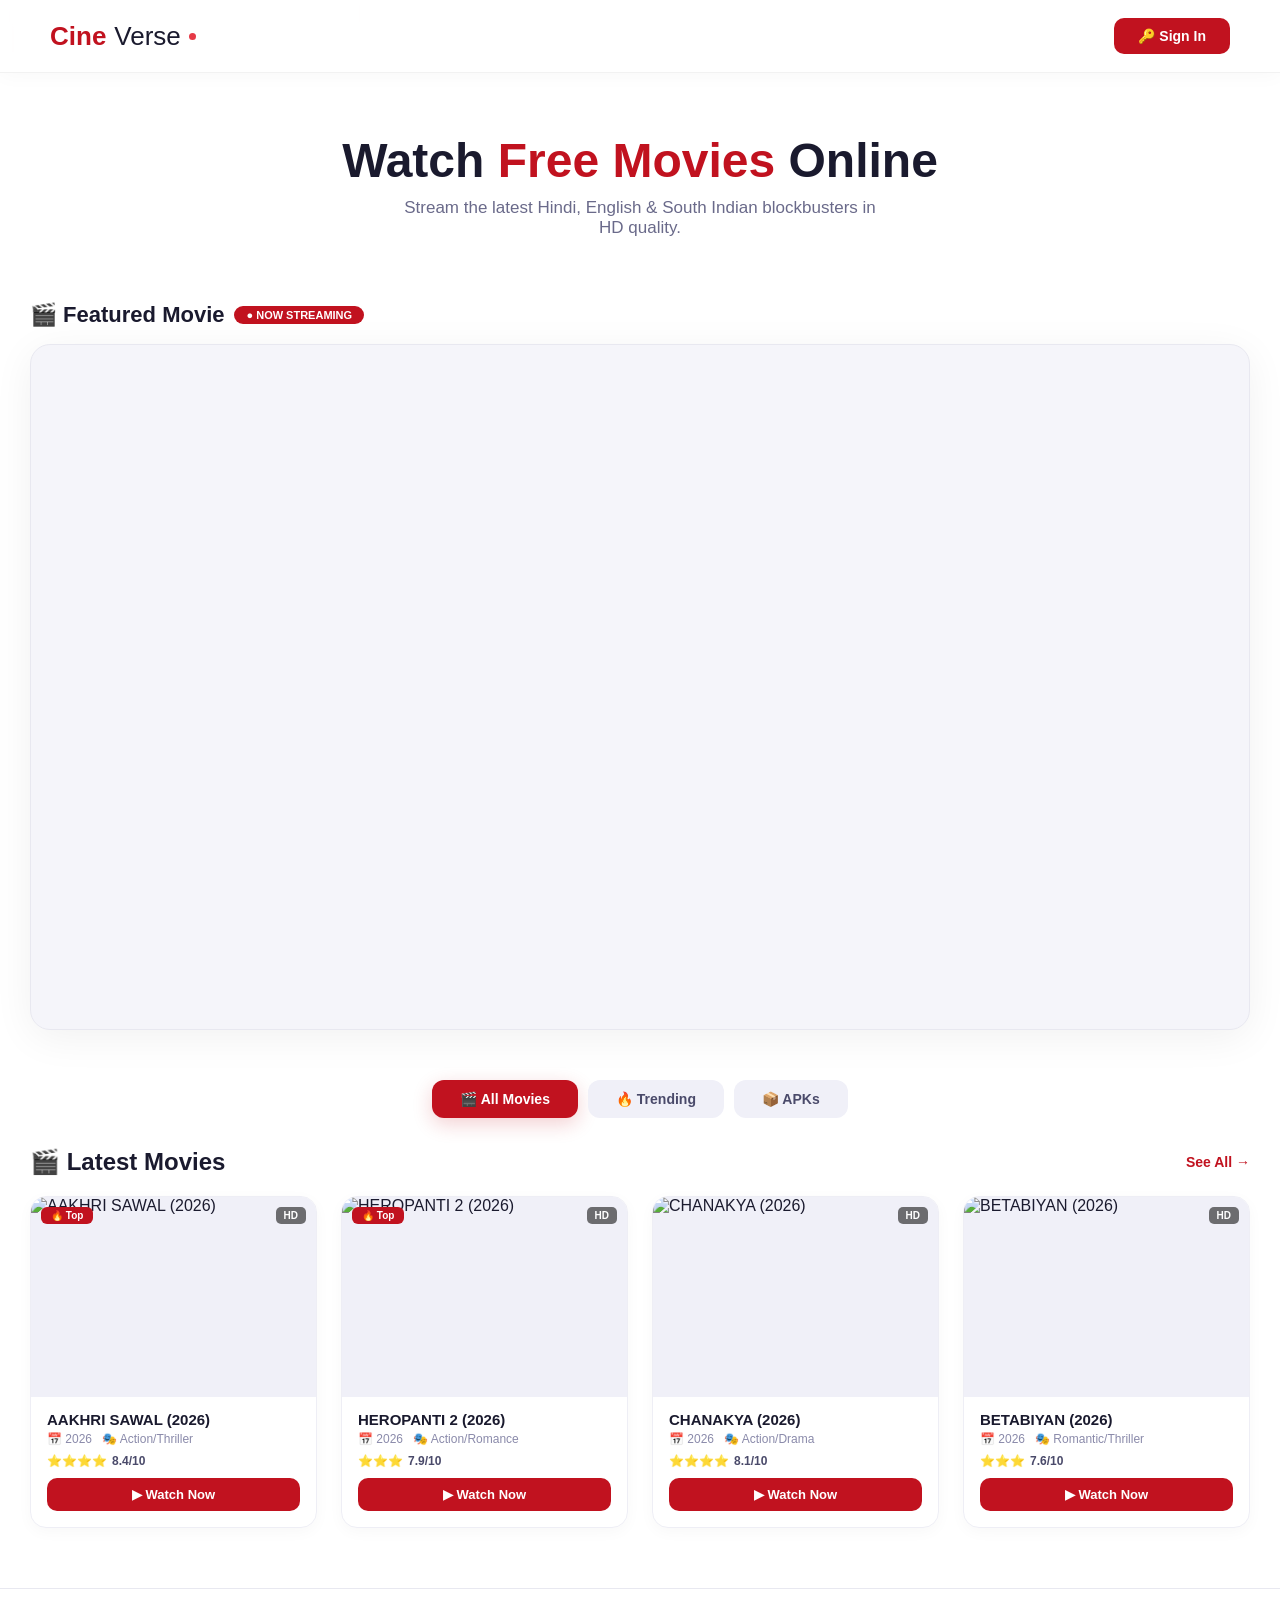
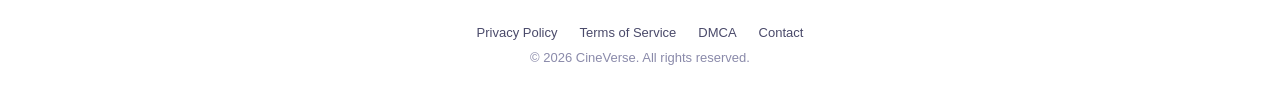
==== commit 2ea9fa78: "Create index.html" ====
--- a/index.html
+++ b/index.html
@@ -3,7 +3,7 @@
 <head>
     <meta charset="UTF-8">
     <meta name="viewport" content="width=device-width, initial-scale=1.0">
-    <title>CineVerse</title>
+    <title>CineVerse - Watch Free Movies</title>
     <style>
         /* ===== RESET & BASE ===== */
         * {
@@ -20,7 +20,7 @@
             overflow-x: hidden;
         }
 
-        /* ===== RED RAIN PARTICLES ===== */
+        /* ===== RED RAIN (SMALL, SLOW) ===== */
         .red-rain {
             position: fixed;
             top: 0;
@@ -34,17 +34,203 @@
 
         .raindrop {
             position: absolute;
-            width: 2px;
-            background: linear-gradient(180deg, transparent, #e63946, #c1121f);
-            opacity: 0.6;
+            width: 1.5px;
+            background: linear-gradient(180deg, transparent, #e63946);
+            opacity: 0.35;
             animation: rainFall linear infinite;
         }
 
         @keyframes rainFall {
-            0% { transform: translateY(-20px) scaleX(1); opacity: 0; }
-            10% { opacity: 0.7; }
-            90% { opacity: 0.5; }
-            100% { transform: translateY(100vh) scaleX(0.5); opacity: 0; }
+            0% { transform: translateY(-30px); opacity: 0; }
+            15% { opacity: 0.35; }
+            85% { opacity: 0.25; }
+            100% { transform: translateY(105vh); opacity: 0; }
+        }
+
+        /* ===== LOGIN MODAL ===== */
+        .login-overlay {
+            display: none;
+            position: fixed;
+            top: 0; left: 0;
+            width: 100%; height: 100%;
+            background: rgba(0,0,0,0.6);
+            backdrop-filter: blur(8px);
+            z-index: 500;
+            align-items: center;
+            justify-content: center;
+            animation: fadeIn 0.3s ease;
+        }
+
+        .login-overlay.active {
+            display: flex;
+        }
+
+        @keyframes fadeIn {
+            from { opacity: 0; }
+            to { opacity: 1; }
+        }
+
+        .login-box {
+            background: #fff;
+            border-radius: 24px;
+            padding: 50px 40px 40px;
+            width: 420px;
+            max-width: 92%;
+            box-shadow: 0 30px 80px rgba(0,0,0,0.2);
+            position: relative;
+            animation: slideUp 0.4s ease;
+        }
+
+        @keyframes slideUp {
+            from { transform: translateY(40px); opacity: 0; }
+            to { transform: translateY(0); opacity: 1; }
+        }
+
+        .login-box .close-btn {
+            position: absolute;
+            top: 16px;
+            right: 16px;
+            width: 36px;
+            height: 36px;
+            background: #f0f0f8;
+            border: none;
+            border-radius: 50%;
+            font-size: 18px;
+            cursor: pointer;
+            transition: 0.3s;
+            color: #4a4a6a;
+        }
+
+        .login-box .close-btn:hover {
+            background: #e63946;
+            color: #fff;
+        }
+
+        .login-box .logo-sm {
+            text-align: center;
+            font-size: 24px;
+            font-weight: 800;
+            color: #c1121f;
+            margin-bottom: 4px;
+        }
+
+        .login-box .logo-sm span {
+            color: #1a1a2e;
+            font-weight: 300;
+        }
+
+        .login-box .subtitle {
+            text-align: center;
+            color: #8a8aaa;
+            font-size: 14px;
+            margin-bottom: 28px;
+        }
+
+        .login-box .field {
+            margin-bottom: 18px;
+        }
+
+        .login-box .field label {
+            display: block;
+            font-size: 13px;
+            font-weight: 600;
+            color: #4a4a6a;
+            margin-bottom: 6px;
+        }
+
+        .login-box .field input {
+            width: 100%;
+            padding: 14px 16px;
+            border: 2px solid #e8e8f0;
+            border-radius: 12px;
+            font-size: 15px;
+            outline: none;
+            transition: 0.3s;
+            background: #fafaff;
+        }
+
+        .login-box .field input:focus {
+            border-color: #c1121f;
+            background: #fff;
+        }
+
+        .login-box .login-btn {
+            width: 100%;
+            padding: 14px;
+            background: #c1121f;
+            color: #fff;
+            border: none;
+            border-radius: 12px;
+            font-size: 16px;
+            font-weight: 700;
+            cursor: pointer;
+            transition: 0.3s;
+            margin-top: 6px;
+        }
+
+        .login-box .login-btn:hover {
+            background: #a00d18;
+            transform: scale(1.01);
+        }
+
+        .login-box .extra {
+            display: flex;
+            justify-content: space-between;
+            margin-top: 16px;
+            font-size: 13px;
+        }
+
+        .login-box .extra a {
+            color: #c1121f;
+            text-decoration: none;
+            font-weight: 600;
+        }
+
+        .login-box .extra a:hover {
+            text-decoration: underline;
+        }
+
+        .login-box .divider {
+            text-align: center;
+            margin: 20px 0 16px;
+            color: #b0b0c8;
+            font-size: 12px;
+            position: relative;
+        }
+
+        .login-box .divider::before,
+        .login-box .divider::after {
+            content: '';
+            position: absolute;
+            top: 50%;
+            width: 42%;
+            height: 1px;
+            background: #e8e8f0;
+        }
+
+        .login-box .divider::before { left: 0; }
+        .login-box .divider::after { right: 0; }
+
+        .login-box .social-btns {
+            display: flex;
+            gap: 12px;
+        }
+
+        .login-box .social-btns button {
+            flex: 1;
+            padding: 12px;
+            border: 1px solid #e8e8f0;
+            border-radius: 12px;
+            background: #fff;
+            cursor: pointer;
+            font-size: 14px;
+            transition: 0.3s;
+            color: #4a4a6a;
+        }
+
+        .login-box .social-btns button:hover {
+            background: #f5f5fa;
+            border-color: #c1121f;
         }
 
         /* ===== HEADER ===== */
@@ -53,20 +239,19 @@
             display: flex;
             justify-content: space-between;
             align-items: center;
-            background: rgba(255, 255, 255, 0.95);
+            background: rgba(255, 255, 255, 0.92);
             backdrop-filter: blur(20px);
-            border-bottom: 1px solid rgba(0, 0, 0, 0.06);
+            border-bottom: 1px solid rgba(0, 0, 0, 0.05);
             position: sticky;
             top: 0;
             z-index: 100;
-            box-shadow: 0 2px 20px rgba(0, 0, 0, 0.04);
+            box-shadow: 0 2px 20px rgba(0, 0, 0, 0.03);
         }
 
         .logo {
-            font-size: 28px;
+            font-size: 26px;
             font-weight: 800;
             color: #c1121f;
-            letter-spacing: -0.5px;
             display: flex;
             align-items: center;
             gap: 8px;
@@ -78,8 +263,8 @@
         }
 
         .logo .dot {
-            width: 8px;
-            height: 8px;
+            width: 7px;
+            height: 7px;
             background: #e63946;
             border-radius: 50%;
             display: inline-block;
@@ -88,42 +273,58 @@
 
         @keyframes pulse {
             0%, 100% { opacity: 1; transform: scale(1); }
-            50% { opacity: 0.5; transform: scale(1.3); }
-        }
-
-        nav {
-            display: flex;
-            gap: 8px;
-        }
-
-        nav a {
-            color: #4a4a6a;
-            text-decoration: none;
-            padding: 8px 20px;
-            font-size: 14px;
-            font-weight: 500;
-            border-radius: 10px;
-            transition: 0.3s;
-            position: relative;
-        }
-
-        nav a:hover, nav a.active {
+            50% { opacity: 0.4; transform: scale(1.4); }
+        }
+
+        .header-right {
+            display: flex;
+            align-items: center;
+            gap: 20px;
+        }
+
+        .header-right .login-trigger {
+            padding: 10px 24px;
             background: #c1121f;
             color: #fff;
+            border: none;
+            border-radius: 10px;
+            font-size: 14px;
+            font-weight: 600;
+            cursor: pointer;
+            transition: 0.3s;
+        }
+
+        .header-right .login-trigger:hover {
+            background: #a00d18;
+        }
+
+        .header-right .user-avatar {
+            width: 38px;
+            height: 38px;
+            border-radius: 50%;
+            background: #c1121f;
+            color: #fff;
+            display: flex;
+            align-items: center;
+            justify-content: center;
+            font-weight: 700;
+            font-size: 16px;
+            cursor: pointer;
+            display: none;
         }
 
         /* ===== HERO ===== */
         .hero {
             text-align: center;
-            padding: 70px 20px 50px;
+            padding: 60px 20px 40px;
             position: relative;
             z-index: 1;
         }
 
         .hero h1 {
-            font-size: 52px;
+            font-size: 48px;
             font-weight: 800;
-            margin-bottom: 12px;
+            margin-bottom: 10px;
             color: #1a1a2e;
             animation: fadeInUp 0.8s ease;
         }
@@ -133,104 +334,74 @@
         }
 
         .hero p {
-            font-size: 18px;
+            font-size: 17px;
             color: #6a6a8a;
-            max-width: 550px;
-            margin: 0 auto 30px;
+            max-width: 500px;
+            margin: 0 auto 24px;
             animation: fadeInUp 0.8s ease 0.1s both;
         }
 
-        .hero .search-box {
-            display: flex;
-            max-width: 500px;
-            margin: 0 auto;
-            background: #f5f5fa;
-            border-radius: 14px;
-            padding: 4px;
-            border: 1px solid #e8e8f0;
-            animation: fadeInUp 0.8s ease 0.2s both;
-        }
-
-        .hero .search-box input {
-            flex: 1;
-            padding: 14px 20px;
-            border: none;
-            background: transparent;
-            font-size: 15px;
-            outline: none;
-            color: #1a1a2e;
-        }
-
-        .hero .search-box input::placeholder {
-            color: #9a9ab0;
-        }
-
-        .hero .search-box button {
-            padding: 12px 28px;
-            background: #c1121f;
-            color: #fff;
-            border: none;
-            border-radius: 11px;
-            font-size: 14px;
-            font-weight: 600;
-            cursor: pointer;
-            transition: 0.3s;
-        }
-
-        .hero .search-box button:hover {
-            background: #a00d18;
-            transform: scale(1.02);
-        }
-
         @keyframes fadeInUp {
-            from { opacity: 0; transform: translateY(30px); }
+            from { opacity: 0; transform: translateY(25px); }
             to { opacity: 1; transform: translateY(0); }
-        }
-
-        /* ===== SECTION TABS ===== */
-        .tabs {
-            display: flex;
-            justify-content: center;
-            gap: 12px;
-            margin-bottom: 40px;
-            position: relative;
-            z-index: 1;
-        }
-
-        .tab-btn {
-            padding: 12px 32px;
-            border: none;
-            border-radius: 12px;
-            font-size: 15px;
-            font-weight: 600;
-            cursor: pointer;
-            transition: 0.3s;
-            background: #f0f0f8;
-            color: #4a4a6a;
-        }
-
-        .tab-btn:hover {
-            background: #e4e4f0;
-        }
-
-        .tab-btn.active {
-            background: #c1121f;
-            color: #fff;
-            box-shadow: 0 8px 25px rgba(193, 18, 31, 0.25);
         }
 
         /* ===== CONTAINER ===== */
         .container {
             max-width: 1300px;
             margin: 0 auto;
-            padding: 0 30px 60px;
+            padding: 0 30px 40px;
             position: relative;
             z-index: 1;
+        }
+
+        /* ===== VIDEO PLAYER SECTION (TOP) ===== */
+        .featured-section {
+            margin-bottom: 50px;
+            animation: fadeInUp 0.8s ease 0.15s both;
+        }
+
+        .featured-section .section-label {
+            display: flex;
+            align-items: center;
+            gap: 10px;
+            margin-bottom: 16px;
+        }
+
+        .featured-section .section-label h2 {
+            font-size: 22px;
+            font-weight: 700;
+        }
+
+        .featured-section .section-label .live-badge {
+            background: #c1121f;
+            color: #fff;
+            padding: 3px 12px;
+            border-radius: 20px;
+            font-size: 11px;
+            font-weight: 700;
+            animation: pulse 2s infinite;
+        }
+
+        .video-frame {
+            border-radius: 20px;
+            overflow: hidden;
+            box-shadow: 0 8px 40px rgba(0,0,0,0.06);
+            border: 1px solid #e8e8f0;
+            aspect-ratio: 16 / 9;
+            background: #f5f5fa;
+        }
+
+        .video-frame iframe {
+            width: 100%;
+            height: 100%;
+            border: none;
         }
 
         /* ===== SECTION ===== */
         .section {
             display: none;
+            margin-top: 0;
         }
 
         .section.active {
@@ -241,22 +412,13 @@
             display: flex;
             justify-content: space-between;
             align-items: center;
-            margin-bottom: 24px;
+            margin-bottom: 20px;
         }
 
         .section-header h2 {
-            font-size: 26px;
+            font-size: 24px;
             font-weight: 700;
             color: #1a1a2e;
-        }
-
-        .section-header .badge {
-            background: #c1121f;
-            color: #fff;
-            padding: 4px 14px;
-            border-radius: 20px;
-            font-size: 12px;
-            font-weight: 600;
         }
 
         .section-header .see-all {
@@ -279,15 +441,10 @@
         }
 
         @media (max-width: 1100px) {
-            .movie-grid {
-                grid-template-columns: repeat(2, 1fr);
-            }
-        }
-
+            .movie-grid { grid-template-columns: repeat(2, 1fr); }
+        }
         @media (max-width: 600px) {
-            .movie-grid {
-                grid-template-columns: 1fr;
-            }
+            .movie-grid { grid-template-columns: 1fr; }
         }
 
         /* ===== MOVIE CARD ===== */
@@ -297,25 +454,21 @@
             overflow: hidden;
             transition: 0.4s;
             cursor: pointer;
-            border: 1px solid #e8e8f0;
-            box-shadow: 0 4px 15px rgba(0, 0, 0, 0.04);
+            border: 1px solid #eeeef5;
+            box-shadow: 0 4px 15px rgba(0, 0, 0, 0.03);
             animation: fadeInUp 0.5s ease both;
         }
 
         .movie-card:hover {
             transform: translateY(-8px);
-            box-shadow: 0 20px 40px rgba(193, 18, 31, 0.12);
-            border-color: rgba(193, 18, 31, 0.2);
+            box-shadow: 0 20px 45px rgba(193, 18, 31, 0.10);
+            border-color: rgba(193, 18, 31, 0.15);
         }
 
         .movie-card .thumb {
             width: 100%;
             height: 200px;
             background: #f0f0f8;
-            display: flex;
-            align-items: center;
-            justify-content: center;
-            font-size: 48px;
             position: relative;
             overflow: hidden;
         }
@@ -328,16 +481,14 @@
         }
 
         .movie-card:hover .thumb img {
-            transform: scale(1.05);
+            transform: scale(1.06);
         }
 
         .movie-card .thumb .overlay {
             position: absolute;
-            top: 0;
-            left: 0;
-            width: 100%;
-            height: 100%;
-            background: rgba(0, 0, 0, 0.3);
+            top: 0; left: 0;
+            width: 100%; height: 100%;
+            background: rgba(0,0,0,0.25);
             display: flex;
             align-items: center;
             justify-content: center;
@@ -350,14 +501,14 @@
         }
 
         .movie-card .thumb .play-icon {
-            width: 54px;
-            height: 54px;
-            background: rgba(193, 18, 31, 0.9);
+            width: 52px;
+            height: 52px;
+            background: rgba(193, 18, 31, 0.85);
             border-radius: 50%;
             display: flex;
             align-items: center;
             justify-content: center;
-            font-size: 22px;
+            font-size: 20px;
             color: #fff;
             transform: scale(0.8);
             transition: 0.3s;
@@ -367,36 +518,12 @@
             transform: scale(1);
         }
 
-        .movie-card .thumb .badge-top {
-            position: absolute;
-            top: 10px;
-            left: 10px;
-            background: #c1121f;
-            color: #fff;
-            padding: 4px 12px;
-            border-radius: 6px;
-            font-size: 11px;
-            font-weight: 700;
-        }
-
-        .movie-card .thumb .badge-hd {
-            position: absolute;
-            top: 10px;
-            right: 10px;
-            background: rgba(0, 0, 0, 0.6);
-            color: #fff;
-            padding: 3px 10px;
-            border-radius: 5px;
-            font-size: 11px;
-            font-weight: 700;
-        }
-
         .movie-card .info {
-            padding: 16px 18px 18px;
+            padding: 14px 16px 16px;
         }
 
         .movie-card .info .title {
-            font-size: 16px;
+            font-size: 15px;
             font-weight: 700;
             color: #1a1a2e;
             margin-bottom: 4px;
@@ -407,28 +534,28 @@
 
         .movie-card .info .meta {
             display: flex;
-            gap: 12px;
+            gap: 10px;
             font-size: 12px;
             color: #8a8aaa;
+            margin-bottom: 8px;
+        }
+
+        .movie-card .info .meta span {
+            display: flex;
+            align-items: center;
+            gap: 3px;
+        }
+
+        .movie-card .info .rating {
+            display: flex;
+            align-items: center;
+            gap: 5px;
             margin-bottom: 10px;
-        }
-
-        .movie-card .info .meta span {
-            display: flex;
-            align-items: center;
-            gap: 4px;
-        }
-
-        .movie-card .info .rating {
-            display: flex;
-            align-items: center;
-            gap: 6px;
-            margin-bottom: 12px;
         }
 
         .movie-card .info .rating .stars {
             color: #f4a261;
-            font-size: 13px;
+            font-size: 12px;
         }
 
         .movie-card .info .rating .score {
@@ -439,7 +566,7 @@
 
         .movie-card .info .watch-btn {
             width: 100%;
-            padding: 10px;
+            padding: 9px;
             background: #c1121f;
             color: #fff;
             border: none;
@@ -454,164 +581,88 @@
             background: #a00d18;
         }
 
-        /* ===== APK CARD ===== */
-        .apk-grid {
-            display: grid;
-            grid-template-columns: repeat(4, 1fr);
-            gap: 24px;
-        }
-
-        @media (max-width: 1100px) {
-            .apk-grid {
-                grid-template-columns: repeat(2, 1fr);
-            }
-        }
-
-        @media (max-width: 600px) {
-            .apk-grid {
-                grid-template-columns: 1fr;
-            }
-        }
-
-        .apk-card {
-            background: #fff;
-            border-radius: 16px;
-            overflow: hidden;
-            border: 1px solid #e8e8f0;
-            box-shadow: 0 4px 15px rgba(0, 0, 0, 0.04);
-            transition: 0.4s;
-            animation: fadeInUp 0.5s ease both;
-            cursor: pointer;
-        }
-
-        .apk-card:hover {
-            transform: translateY(-8px);
-            box-shadow: 0 20px 40px rgba(193, 18, 31, 0.1);
-            border-color: rgba(193, 18, 31, 0.2);
-        }
-
-        .apk-card .icon-area {
-            height: 160px;
-            display: flex;
-            align-items: center;
-            justify-content: center;
-            background: linear-gradient(135deg, #fff5f5, #ffe8e8);
-            font-size: 56px;
-        }
-
-        .apk-card .info {
-            padding: 16px 18px 18px;
-        }
-
-        .apk-card .info .name {
-            font-size: 16px;
-            font-weight: 700;
-            color: #1a1a2e;
-            margin-bottom: 4px;
-        }
-
-        .apk-card .info .meta {
-            font-size: 12px;
-            color: #8a8aaa;
-            margin-bottom: 10px;
-        }
-
-        .apk-card .info .download-btn {
-            width: 100%;
-            padding: 10px;
+        /* ===== TRENDING BADGE ===== */
+        .trending-badge {
+            position: absolute;
+            top: 10px;
+            left: 10px;
             background: #c1121f;
             color: #fff;
+            padding: 3px 10px;
+            border-radius: 6px;
+            font-size: 10px;
+            font-weight: 700;
+        }
+
+        .hd-badge {
+            position: absolute;
+            top: 10px;
+            right: 10px;
+            background: rgba(0,0,0,0.55);
+            color: #fff;
+            padding: 3px 8px;
+            border-radius: 5px;
+            font-size: 10px;
+            font-weight: 700;
+        }
+
+        /* ===== FOOTER SECTIONS ===== */
+        .bottom-sections {
+            margin-top: 10px;
+        }
+
+        /* ===== TABS ===== */
+        .tabs {
+            display: flex;
+            justify-content: center;
+            gap: 10px;
+            margin-bottom: 30px;
+            position: relative;
+            z-index: 1;
+            flex-wrap: wrap;
+        }
+
+        .tab-btn {
+            padding: 11px 28px;
             border: none;
-            border-radius: 10px;
-            font-size: 13px;
+            border-radius: 12px;
+            font-size: 14px;
             font-weight: 600;
             cursor: pointer;
             transition: 0.3s;
-        }
-
-        .apk-card .info .download-btn:hover {
-            background: #a00d18;
-        }
-
-        /* ===== MODAL ===== */
-        .modal {
-            display: none;
-            position: fixed;
-            top: 0;
-            left: 0;
-            width: 100%;
-            height: 100%;
-            background: rgba(0, 0, 0, 0.92);
-            backdrop-filter: blur(16px);
-            z-index: 200;
-            align-items: center;
-            justify-content: center;
-            animation: fadeIn 0.3s ease;
-        }
-
-        .modal.active {
-            display: flex;
-        }
-
-        @keyframes fadeIn {
-            from { opacity: 0; }
-            to { opacity: 1; }
-        }
-
-        .modal-content {
-            max-width: 900px;
-            width: 92%;
-            max-height: 90vh;
-            border-radius: 20px;
-            overflow: hidden;
-            position: relative;
-            background: #000;
-        }
-
-        .modal-content video {
-            width: 100%;
-            max-height: 80vh;
-            display: block;
-        }
-
-        .modal-close {
-            position: absolute;
-            top: 16px;
-            right: 16px;
-            width: 42px;
-            height: 42px;
-            background: rgba(193, 18, 31, 0.8);
-            border: none;
-            border-radius: 50%;
+            background: #f0f0f8;
+            color: #4a4a6a;
+        }
+
+        .tab-btn:hover {
+            background: #e4e4f0;
+        }
+
+        .tab-btn.active {
+            background: #c1121f;
             color: #fff;
-            font-size: 22px;
-            cursor: pointer;
-            transition: 0.3s;
-            z-index: 10;
-        }
-
-        .modal-close:hover {
-            background: #c1121f;
-            transform: scale(1.1);
+            box-shadow: 0 6px 20px rgba(193, 18, 31, 0.2);
         }
 
         /* ===== FOOTER ===== */
         footer {
             text-align: center;
-            padding: 40px 20px;
+            padding: 36px 20px 28px;
             border-top: 1px solid #e8e8f0;
             color: #8a8aaa;
             font-size: 13px;
             position: relative;
             z-index: 1;
-            background: rgba(255, 255, 255, 0.9);
+            background: rgba(255,255,255,0.9);
+            margin-top: 20px;
         }
 
         footer .links {
             display: flex;
             justify-content: center;
-            gap: 24px;
-            margin-bottom: 12px;
+            gap: 22px;
+            margin-bottom: 10px;
+            flex-wrap: wrap;
         }
 
         footer .links a {
@@ -626,52 +677,21 @@
         }
 
         /* ===== SCROLLBAR ===== */
-        ::-webkit-scrollbar {
-            width: 8px;
-        }
-
-        ::-webkit-scrollbar-track {
-            background: #f5f5fa;
-        }
-
-        ::-webkit-scrollbar-thumb {
-            background: #c1121f;
-            border-radius: 10px;
-        }
-
-        ::-webkit-scrollbar-thumb:hover {
-            background: #a00d18;
-        }
+        ::-webkit-scrollbar { width: 7px; }
+        ::-webkit-scrollbar-track { background: #f5f5fa; }
+        ::-webkit-scrollbar-thumb { background: #c1121f; border-radius: 10px; }
+        ::-webkit-scrollbar-thumb:hover { background: #a00d18; }
 
         /* ===== RESPONSIVE ===== */
         @media (max-width: 768px) {
             header {
                 padding: 14px 20px;
                 flex-direction: column;
-                gap: 12px;
+                gap: 10px;
             }
-
-            nav {
-                flex-wrap: wrap;
-                justify-content: center;
-            }
-
-            .hero h1 {
-                font-size: 32px;
-            }
-
-            .container {
-                padding: 0 16px 40px;
-            }
-
-            .tabs {
-                flex-wrap: wrap;
-            }
-
-            .tab-btn {
-                padding: 10px 20px;
-                font-size: 13px;
-            }
+            .hero h1 { font-size: 30px; }
+            .container { padding: 0 16px 30px; }
+            .login-box { padding: 36px 24px 30px; }
         }
     </style>
 </head>
@@ -679,6 +699,42 @@
 
     <!-- ===== RED RAIN ===== -->
     <div class="red-rain" id="redRain"></div>
+
+    <!-- ===== LOGIN MODAL ===== -->
+    <div class="login-overlay" id="loginOverlay">
+        <div class="login-box">
+            <button class="close-btn" id="loginClose">&times;</button>
+            <div class="logo-sm">Cine<span>Verse</span></div>
+            <div class="subtitle">Sign in to start watching</div>
+
+            <div class="field">
+                <label>Email or Username</label>
+                <input type="text" placeholder="Enter your email" />
+            </div>
+            <div class="field">
+                <label>Password</label>
+                <input type="password" placeholder="Enter your password" />
+            </div>
+            <button class="login-btn" onclick="handleLogin()">Sign In</button>
+
+            <div class="extra">
+                <label><input type="checkbox" /> Remember me</label>
+                <a href="#">Forgot password?</a>
+            </div>
+
+            <div class="divider">or continue with</div>
+
+            <div class="social-btns">
+                <button>🔵 Google</button>
+                <button>⚫ GitHub</button>
+            </div>
+
+            <div class="extra" style="justify-content:center; margin-top:18px;">
+                <span style="color:#8a8aaa;">Don't have an account?</span>
+                <a href="#" style="margin-left:6px;">Sign Up</a>
+            </div>
+        </div>
+    </div>
 
     <!-- ===== HEADER ===== -->
     <header>
@@ -686,69 +742,72 @@
             Cine<span>Verse</span>
             <span class="dot"></span>
         </div>
-        <nav>
-            <a href="#" class="active" data-tab="movies">🎬 Movies</a>
-            <a href="#" data-tab="apk">📦 APKs</a>
-            <a href="#" data-tab="trending">🔥 Trending</a>
-        </nav>
+        <div class="header-right">
+            <button class="login-trigger" id="loginTrigger">🔑 Sign In</button>
+            <div class="user-avatar" id="userAvatar">U</div>
+        </div>
     </header>
 
     <!-- ===== HERO ===== -->
     <section class="hero">
         <h1>Watch <span class="highlight">Free Movies</span> Online</h1>
-        <p>Stream the latest movies and download Android APKs — all in one place.</p>
-        <div class="search-box">
-            <input type="text" placeholder="Search movies, APKs..." />
-            <button>🔍 Search</button>
-        </div>
+        <p>Stream the latest Hindi, English & South Indian blockbusters in HD quality.</p>
     </section>
-
-    <!-- ===== TABS ===== -->
-    <div class="tabs">
-        <button class="tab-btn active" data-tab="movies">🎬 All Movies</button>
-        <button class="tab-btn" data-tab="apk">📦 Android APKs</button>
-        <button class="tab-btn" data-tab="trending">🔥 Trending</button>
-    </div>
 
     <!-- ===== MAIN CONTAINER ===== -->
     <div class="container">
 
-        <!-- ===== MOVIES SECTION ===== -->
-        <div class="section active" id="section-movies">
-            <div class="section-header">
-                <h2>🎬 Latest Movies</h2>
-                <a href="#" class="see-all">See All →</a>
+        <!-- ===== FEATURED VIDEO (YouTube embed - no credit) ===== -->
+        <div class="featured-section">
+            <div class="section-label">
+                <h2>🎬 Featured Movie</h2>
+                <span class="live-badge">● NOW STREAMING</span>
             </div>
-            <div class="movie-grid" id="movieGrid"></div>
+            <div class="video-frame">
+                <iframe src="https://www.youtube.com/embed/JW3OZUz43nk?autoplay=1&mute=1&controls=1&rel=0&showinfo=0&modestbranding=1&iv_load_policy=3" allow="autoplay; encrypted-media; fullscreen" allowfullscreen></iframe>
+            </div>
         </div>
 
-        <!-- ===== APK SECTION ===== -->
-        <div class="section" id="section-apk">
-            <div class="section-header">
-                <h2>📦 Android APKs</h2>
-                <span class="badge">4 Apps</span>
+        <!-- ===== TABS ===== -->
+        <div class="tabs">
+            <button class="tab-btn active" data-tab="movies">🎬 All Movies</button>
+            <button class="tab-btn" data-tab="trending">🔥 Trending</button>
+            <button class="tab-btn" data-tab="apk">📦 APKs</button>
+        </div>
+
+        <!-- ===== BOTTOM SECTIONS ===== -->
+        <div class="bottom-sections">
+
+            <!-- ===== MOVIES SECTION ===== -->
+            <div class="section active" id="section-movies">
+                <div class="section-header">
+                    <h2>🎬 Latest Movies</h2>
+                    <a href="#" class="see-all">See All →</a>
+                </div>
+                <div class="movie-grid" id="movieGrid"></div>
             </div>
-            <div class="apk-grid" id="apkGrid"></div>
-        </div>
-
-        <!-- ===== TRENDING SECTION ===== -->
-        <div class="section" id="section-trending">
-            <div class="section-header">
-                <h2>🔥 Trending Now</h2>
-                <a href="#" class="see-all">See All →</a>
+
+            <!-- ===== TRENDING SECTION ===== -->
+            <div class="section" id="section-trending">
+                <div class="section-header">
+                    <h2>🔥 Trending Now</h2>
+                    <a href="#" class="see-all">See All →</a>
+                </div>
+                <div class="movie-grid" id="trendingGrid"></div>
             </div>
-            <div class="movie-grid" id="trendingGrid"></div>
-        </div>
-
-    </div>
-
-    <!-- ===== MODAL ===== -->
-    <div class="modal" id="modal">
-        <div class="modal-content">
-            <button class="modal-close" id="modalClose">&times;</button>
-            <video id="modalVideo" controls autoplay></video>
-        </div>
-    </div>
+
+            <!-- ===== APK SECTION ===== -->
+            <div class="section" id="section-apk">
+                <div class="section-header">
+                    <h2>📦 Android APKs</h2>
+                    <a href="#" class="see-all">See All →</a>
+                </div>
+                <div class="apk-grid" id="apkGrid" style="display:grid;grid-template-columns:repeat(4,1fr);gap:24px;"></div>
+            </div>
+
+        </div><!-- /bottom-sections -->
+
+    </div><!-- /container -->
 
     <!-- ===== FOOTER ===== -->
     <footer>
@@ -758,57 +817,79 @@
             <a href="#">DMCA</a>
             <a href="#">Contact</a>
         </div>
-        <p>© 2026 CineVerse. All rights reserved. 🎬</p>
+        <p>© 2026 CineVerse. All rights reserved.</p>
     </footer>
 
     <!-- ===== JAVASCRIPT ===== -->
     <script>
-        // ===== RED RAIN =====
+        // ===== RED RAIN (Small, Slow) =====
         (function createRedRain() {
             const container = document.getElementById('redRain');
-            const count = 80;
+            const count = 55;
             for (let i = 0; i < count; i++) {
                 const drop = document.createElement('div');
                 drop.className = 'raindrop';
-                const size = Math.random() * 3 + 1;
+                const size = Math.random() * 1.2 + 0.8;
                 drop.style.left = Math.random() * 100 + '%';
                 drop.style.width = size + 'px';
-                drop.style.height = (Math.random() * 60 + 40) + 'px';
-                drop.style.animationDuration = (Math.random() * 2 + 1.5) + 's';
-                drop.style.animationDelay = (Math.random() * 3) + 's';
-                drop.style.opacity = Math.random() * 0.5 + 0.2;
+                drop.style.height = (Math.random() * 35 + 20) + 'px';
+                drop.style.animationDuration = (Math.random() * 4 + 3.5) + 's';
+                drop.style.animationDelay = (Math.random() * 5) + 's';
+                drop.style.opacity = Math.random() * 0.25 + 0.12;
                 container.appendChild(drop);
             }
         })();
 
-        // ===== MOVIE DATABASE (4 movies per category) =====
+        // ===== LOGIN SYSTEM =====
+        const loginOverlay = document.getElementById('loginOverlay');
+        const loginTrigger = document.getElementById('loginTrigger');
+        const loginClose = document.getElementById('loginClose');
+
+        loginTrigger.addEventListener('click', () => {
+            loginOverlay.classList.add('active');
+        });
+
+        loginClose.addEventListener('click', () => {
+            loginOverlay.classList.remove('active');
+        });
+
+        loginOverlay.addEventListener('click', (e) => {
+            if (e.target === loginOverlay) {
+                loginOverlay.classList.remove('active');
+            }
+        });
+
+        document.addEventListener('keydown', (e) => {
+            if (e.key === 'Escape') loginOverlay.classList.remove('active');
+        });
+
+        window.handleLogin = function() {
+            alert('✅ Welcome to CineVerse! (Demo Login)');
+            loginOverlay.classList.remove('active');
+            loginTrigger.style.display = 'none';
+            document.getElementById('userAvatar').style.display = 'flex';
+        };
+
+        // ===== MOVIE DATABASE (4 thumbnails from your links) =====
         const movies = [
-            { id: 1, title: 'Deadpool & Wolverine', year: '2024', rating: 8.2, genre: 'Action/Comedy', hd: true, top: true, thumb: 'https://image.tmdb.org/t/p/w500/8cdWjvZQUExUUTzyp4t6EDMubfO.jpg' },
-            { id: 2, title: 'Dune: Part Two', year: '2024', rating: 8.9, genre: 'Sci-Fi/Adventure', hd: true, top: true, thumb: 'https://image.tmdb.org/t/p/w500/1pdfLvkbY9ohJlCjQH2CZjjYVvJ.jpg' },
-            { id: 3, title: 'Godzilla x Kong', year: '2024', rating: 7.6, genre: 'Action/Sci-Fi', hd: true, top: false, thumb: 'https://image.tmdb.org/t/p/w500/pG3q5AI2MxBsPJFh3AK2Wut4MfU.jpg' },
-            { id: 4, title: 'Inside Out 2', year: '2024', rating: 8.1, genre: 'Animation/Family', hd: true, top: false, thumb: 'https://image.tmdb.org/t/p/w500/vpnVM9B6NMmQpWeZvNR7v7l3LQ.jpg' },
-            { id: 5, title: 'The Fall Guy', year: '2024', rating: 7.4, genre: 'Action/Comedy', hd: true, top: false, thumb: 'https://image.tmdb.org/t/p/w500/tSz1qsmS3zDqdK4O0R7x1IMNx4x.jpg' },
-            { id: 6, title: 'Kingdom of Apes', year: '2024', rating: 7.9, genre: 'Sci-Fi/Action', hd: true, top: false, thumb: 'https://image.tmdb.org/t/p/w500/gKkl37BQuKTanygYQG1pyYgLVgf.jpg' },
-            { id: 7, title: 'Furiosa', year: '2024', rating: 8.0, genre: 'Action/Adventure', hd: true, top: true, thumb: 'https://image.tmdb.org/t/p/w500/iADOJ8Zym75x2UodC2BASeFLeA0.jpg' },
-            { id: 8, title: 'Bad Boys 4', year: '2024', rating: 7.3, genre: 'Action/Comedy', hd: true, top: false, thumb: 'https://image.tmdb.org/t/p/w500/9PqD3wSIjD1Tb7FDXMbRwKbocZx.jpg' },
-            { id: 9, title: 'The Garfield Movie', year: '2024', rating: 7.1, genre: 'Animation/Comedy', hd: false, top: false, thumb: 'https://image.tmdb.org/t/p/w500/p6AbOJvMQhBmffdDIDd6kX2Dr2.jpg' },
-            { id: 10, title: 'Civil War', year: '2024', rating: 7.8, genre: 'Action/Drama', hd: true, top: false, thumb: 'https://image.tmdb.org/t/p/w500/huTNAbt02Dx51O0UTUGkObKTJzy.jpg' },
-            { id: 11, title: 'Abigail', year: '2024', rating: 7.2, genre: 'Horror/Thriller', hd: true, top: false, thumb: 'https://image.tmdb.org/t/p/w500/5g2n2hKj0VKUJwHd5ExFvR4wC4c.jpg' },
-            { id: 12, title: 'IF', year: '2024', rating: 7.5, genre: 'Family/Fantasy', hd: true, top: false, thumb: 'https://image.tmdb.org/t/p/w500/mo7LLzd1ETlsyxYfI4U8Oq7GGn0.jpg' }
+            { id: 1, title: 'AAKHRI SAWAL (2026)', year: '2026', rating: 8.4, genre: 'Action/Thriller', hd: true, top: true, thumb: 'https://i.postimg.cc/7YRTfCLW/aebedea565116005359ffa4b29344622.jpg' },
+            { id: 2, title: 'HEROPANTI 2 (2026)', year: '2026', rating: 7.9, genre: 'Action/Romance', hd: true, top: true, thumb: 'https://i.postimg.cc/B6JjdHhs/cc85501c88788a33530cbf963ff1bb55.jpg' },
+            { id: 3, title: 'CHANAKYA (2026)', year: '2026', rating: 8.1, genre: 'Action/Drama', hd: true, top: false, thumb: 'https://i.postimg.cc/DySSk2cx/8badd3a6b6f9c2f1e7f223a741ac1f99.jpg' },
+            { id: 4, title: 'BETABIYAN (2026)', year: '2026', rating: 7.6, genre: 'Romantic/Thriller', hd: true, top: false, thumb: 'https://i.postimg.cc/0N0Qdr9Z/04e26bb704624412690bb03682f3489d.jpg' }
         ];
 
         const trendingMovies = [
-            { id: 13, title: 'Deadpool & Wolverine', year: '2024', rating: 8.2, genre: 'Action/Comedy', hd: true, top: true, thumb: 'https://image.tmdb.org/t/p/w500/8cdWjvZQUExUUTzyp4t6EDMubfO.jpg' },
-            { id: 14, title: 'Dune: Part Two', year: '2024', rating: 8.9, genre: 'Sci-Fi', hd: true, top: true, thumb: 'https://image.tmdb.org/t/p/w500/1pdfLvkbY9ohJlCjQH2CZjjYVvJ.jpg' },
-            { id: 15, title: 'Furiosa', year: '2024', rating: 8.0, genre: 'Action', hd: true, top: true, thumb: 'https://image.tmdb.org/t/p/w500/iADOJ8Zym75x2UodC2BASeFLeA0.jpg' },
-            { id: 16, title: 'Godzilla x Kong', year: '2024', rating: 7.6, genre: 'Sci-Fi', hd: true, top: false, thumb: 'https://image.tmdb.org/t/p/w500/pG3q5AI2MxBsPJFh3AK2Wut4MfU.jpg' }
+            { id: 5, title: 'AAKHRI SAWAL (2026)', year: '2026', rating: 8.4, genre: 'Action/Thriller', hd: true, top: true, thumb: 'https://i.postimg.cc/7YRTfCLW/aebedea565116005359ffa4b29344622.jpg' },
+            { id: 6, title: 'HEROPANTI 2 (2026)', year: '2026', rating: 7.9, genre: 'Action/Romance', hd: true, top: true, thumb: 'https://i.postimg.cc/B6JjdHhs/cc85501c88788a33530cbf963ff1bb55.jpg' },
+            { id: 7, title: 'CHANAKYA (2026)', year: '2026', rating: 8.1, genre: 'Action/Drama', hd: true, top: false, thumb: 'https://i.postimg.cc/DySSk2cx/8badd3a6b6f9c2f1e7f223a741ac1f99.jpg' },
+            { id: 8, title: 'BETABIYAN (2026)', year: '2026', rating: 7.6, genre: 'Romantic/Thriller', hd: true, top: false, thumb: 'https://i.postimg.cc/0N0Qdr9Z/04e26bb704624412690bb03682f3489d.jpg' }
         ];
 
         const apks = [
             { id: 1, name: 'Netflix Premium v8.12', size: '24 MB', ver: '8.12.0', icon: '📺' },
             { id: 2, name: 'Spotify Mod v9.0', size: '18 MB', ver: '9.0.2', icon: '🎵' },
-            { id: 3, name: 'MX Player Pro', size: '32 MB', ver: '1.62.0', icon: '🎬' },
-            { id: 4, name: 'YouTube Vanced', size: '28 MB', ver: '19.08.34', icon: '▶️' }
+            { id: 3, name: 'MX Player Pro v1.62', size: '32 MB', ver: '1.62.0', icon: '🎬' },
+            { id: 4, name: 'YouTube Vanced v19.8', size: '28 MB', ver: '19.08.34', icon: '▶️' }
         ];
 
         // ===== RENDER MOVIES =====
@@ -823,9 +904,9 @@
 
                 card.innerHTML = `
                     <div class="thumb">
-                        <img src="${movie.thumb}" alt="${movie.title}" loading="lazy" onerror="this.style.display='none';this.parentNode.innerHTML='🎬'" />
-                        ${movie.top ? '<div class="badge-top">🔥 Top</div>' : ''}
-                        ${movie.hd ? '<div class="badge-hd">HD</div>' : ''}
+                        <img src="${movie.thumb}" alt="${movie.title}" loading="lazy" />
+                        ${movie.top ? '<div class="trending-badge">🔥 Top</div>' : ''}
+                        ${movie.hd ? '<div class="hd-badge">HD</div>' : ''}
                         <div class="overlay">
                             <div class="play-icon">▶</div>
                         </div>
@@ -837,12 +918,16 @@
                             <span>🎭 ${movie.genre}</span>
                         </div>
                         <div class="rating">
-                            <span class="stars">⭐⭐⭐⭐${movie.rating % 1 >= 0.5 ? '⭐' : ''}</span>
+                            <span class="stars">⭐⭐⭐${movie.rating >= 8 ? '⭐' : ''}${movie.rating >= 8.5 ? '⭐' : ''}</span>
                             <span class="score">${movie.rating}/10</span>
                         </div>
-                        <button class="watch-btn" onclick="playMovie('${movie.title}')">▶ Watch Now</button>
+                        <button class="watch-btn">▶ Watch Now</button>
                     </div>
                 `;
+
+                card.querySelector('.watch-btn').addEventListener('click', () => {
+                    document.querySelector('.featured-section').scrollIntoView({ behavior: 'smooth' });
+                });
 
                 grid.appendChild(card);
             });
@@ -855,98 +940,56 @@
 
             apks.forEach((apk, index) => {
                 const card = document.createElement('div');
-                card.className = 'apk-card';
+                card.className = 'movie-card';
                 card.style.animationDelay = (index * 0.06) + 's';
 
                 card.innerHTML = `
-                    <div class="icon-area">${apk.icon}</div>
+                    <div class="thumb" style="background:linear-gradient(135deg,#fff5f5,#ffe8e8);display:flex;align-items:center;justify-content:center;font-size:52px;">
+                        ${apk.icon}
+                    </div>
                     <div class="info">
-                        <div class="name">${apk.name}</div>
-                        <div class="meta">📦 ${apk.size} • v${apk.ver}</div>
-                        <button class="download-btn" onclick="downloadApk('${apk.name}')">⬇ Download APK</button>
+                        <div class="title">${apk.name}</div>
+                        <div class="meta">
+                            <span>📦 ${apk.size}</span>
+                            <span>v${apk.ver}</span>
+                        </div>
+                        <button class="watch-btn">⬇ Download APK</button>
                     </div>
                 `;
 
+                card.querySelector('.watch-btn').addEventListener('click', () => {
+                    alert(`📦 Downloading ${apk.name}...`);
+                });
+
                 grid.appendChild(card);
             });
         }
 
-        // ===== PLAY MOVIE =====
-        window.playMovie = function(title) {
-            const modal = document.getElementById('modal');
-            const video = document.getElementById('modalVideo');
-
-            // Demo video — replace with actual video URL in production
-            video.src = 'https://www.w3schools.com/html/mov_bbb.mp4';
-            modal.classList.add('active');
-        };
-
-        // ===== DOWNLOAD APK =====
-        window.downloadApk = function(name) {
-            alert(`📦 Downloading ${name}...\n(Placeholder — add actual APK URL)`);
-        };
-
-        // ===== MODAL CONTROLS =====
-        const modal = document.getElementById('modal');
-        const modalClose = document.getElementById('modalClose');
-        const modalVideo = document.getElementById('modalVideo');
-
-        modalClose.addEventListener('click', closeModal);
-        modal.addEventListener('click', (e) => { if (e.target === modal) closeModal(); });
-        document.addEventListener('keydown', (e) => { if (e.key === 'Escape') closeModal(); });
-
-        function closeModal() {
-            modal.classList.remove('active');
-            modalVideo.pause();
-            modalVideo.src = '';
-        }
-
         // ===== TAB SWITCHING =====
         const tabBtns = document.querySelectorAll('.tab-btn');
-        const navLinks = document.querySelectorAll('nav a');
         const sections = {
             movies: document.getElementById('section-movies'),
-            apk: document.getElementById('section-apk'),
-            trending: document.getElementById('section-trending')
+            trending: document.getElementById('section-trending'),
+            apk: document.getElementById('section-apk')
         };
 
         function switchTab(tabName) {
-            // Hide all sections
             Object.values(sections).forEach(s => s.classList.remove('active'));
-
-            // Show target section
-            if (sections[tabName]) {
-                sections[tabName].classList.add('active');
-            }
-
-            // Update tab buttons
+            if (sections[tabName]) sections[tabName].classList.add('active');
+
             tabBtns.forEach(btn => {
                 btn.classList.toggle('active', btn.dataset.tab === tabName);
             });
-
-            // Update nav links
-            navLinks.forEach(link => {
-                link.classList.toggle('active', link.dataset.tab === tabName);
-            });
         }
 
         tabBtns.forEach(btn => {
             btn.addEventListener('click', () => switchTab(btn.dataset.tab));
-        });
-
-        navLinks.forEach(link => {
-            link.addEventListener('click', (e) => {
-                e.preventDefault();
-                switchTab(link.dataset.tab);
-            });
         });
 
         // ===== INIT =====
         renderMovies('movieGrid', movies);
         renderMovies('trendingGrid', trendingMovies);
         renderApks();
-
-        console.log('🎬 CineVerse loaded — Enjoy watching!');
     </script>
 
 </body>
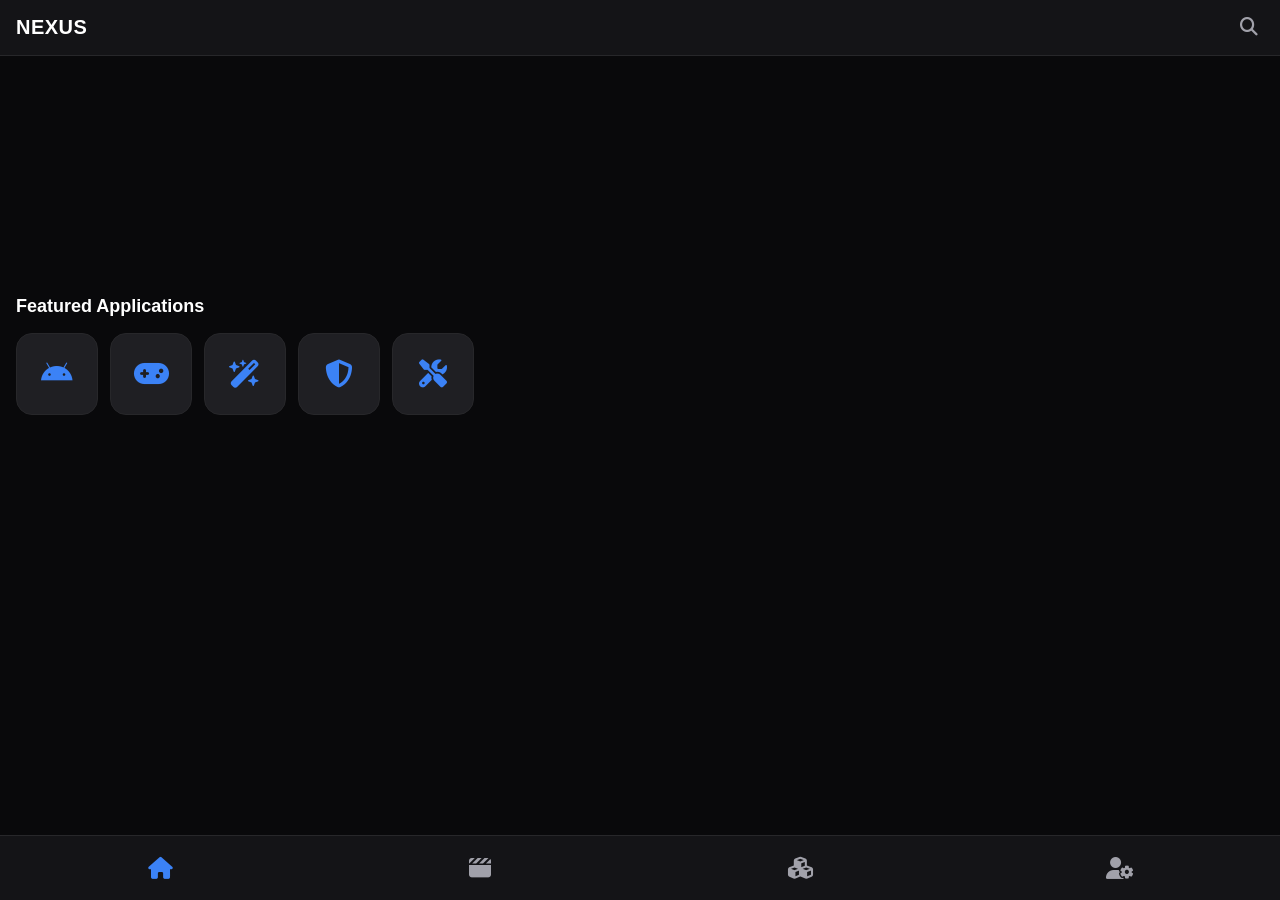
==== commit 2c895f07: "Create index.html" ====
--- a/index.html
+++ b/index.html
@@ -3,994 +3,328 @@
 <head>
     <meta charset="UTF-8">
     <meta name="viewport" content="width=device-width, initial-scale=1.0">
-    <title>CineVerse - Watch Free Movies</title>
+    <title>Premium Hub</title>
+    <link rel="stylesheet" href="https://cdnjs.cloudflare.com/ajax/libs/font-awesome/6.4.0/css/all.min.css" />
     <style>
-        /* ===== RESET & BASE ===== */
-        * {
+        :root {
+            --bg-primary: #09090b;
+            --bg-secondary: #141417;
+            --bg-card: #1f1f23;
+            --accent-color: #3b82f6;
+            --text-main: #ffffff;
+            --text-muted: #a1a1aa;
+            --border-color: #27272a;
+        }
+
+        body {
             margin: 0;
             padding: 0;
-            box-sizing: border-box;
-        }
-
-        body {
-            font-family: 'Segoe UI', Tahoma, Geneva, Verdana, sans-serif;
-            background: #ffffff;
-            color: #1a1a2e;
-            min-height: 100vh;
-            overflow-x: hidden;
-        }
-
-        /* ===== RED RAIN (SMALL, SLOW) ===== */
-        .red-rain {
-            position: fixed;
-            top: 0;
-            left: 0;
-            width: 100%;
-            height: 100%;
-            z-index: 0;
-            pointer-events: none;
-            overflow: hidden;
-        }
-
-        .raindrop {
-            position: absolute;
-            width: 1.5px;
-            background: linear-gradient(180deg, transparent, #e63946);
-            opacity: 0.35;
-            animation: rainFall linear infinite;
-        }
-
-        @keyframes rainFall {
-            0% { transform: translateY(-30px); opacity: 0; }
-            15% { opacity: 0.35; }
-            85% { opacity: 0.25; }
-            100% { transform: translateY(105vh); opacity: 0; }
-        }
-
-        /* ===== LOGIN MODAL ===== */
-        .login-overlay {
-            display: none;
-            position: fixed;
-            top: 0; left: 0;
-            width: 100%; height: 100%;
-            background: rgba(0,0,0,0.6);
-            backdrop-filter: blur(8px);
-            z-index: 500;
-            align-items: center;
-            justify-content: center;
-            animation: fadeIn 0.3s ease;
-        }
-
-        .login-overlay.active {
-            display: flex;
-        }
-
-        @keyframes fadeIn {
-            from { opacity: 0; }
-            to { opacity: 1; }
-        }
-
-        .login-box {
-            background: #fff;
-            border-radius: 24px;
-            padding: 50px 40px 40px;
-            width: 420px;
-            max-width: 92%;
-            box-shadow: 0 30px 80px rgba(0,0,0,0.2);
-            position: relative;
-            animation: slideUp 0.4s ease;
-        }
-
-        @keyframes slideUp {
-            from { transform: translateY(40px); opacity: 0; }
-            to { transform: translateY(0); opacity: 1; }
-        }
-
-        .login-box .close-btn {
-            position: absolute;
-            top: 16px;
-            right: 16px;
-            width: 36px;
-            height: 36px;
-            background: #f0f0f8;
-            border: none;
-            border-radius: 50%;
-            font-size: 18px;
-            cursor: pointer;
-            transition: 0.3s;
-            color: #4a4a6a;
-        }
-
-        .login-box .close-btn:hover {
-            background: #e63946;
-            color: #fff;
-        }
-
-        .login-box .logo-sm {
-            text-align: center;
-            font-size: 24px;
-            font-weight: 800;
-            color: #c1121f;
-            margin-bottom: 4px;
-        }
-
-        .login-box .logo-sm span {
-            color: #1a1a2e;
-            font-weight: 300;
-        }
-
-        .login-box .subtitle {
-            text-align: center;
-            color: #8a8aaa;
-            font-size: 14px;
-            margin-bottom: 28px;
-        }
-
-        .login-box .field {
-            margin-bottom: 18px;
-        }
-
-        .login-box .field label {
-            display: block;
-            font-size: 13px;
-            font-weight: 600;
-            color: #4a4a6a;
-            margin-bottom: 6px;
-        }
-
-        .login-box .field input {
-            width: 100%;
-            padding: 14px 16px;
-            border: 2px solid #e8e8f0;
-            border-radius: 12px;
-            font-size: 15px;
-            outline: none;
-            transition: 0.3s;
-            background: #fafaff;
-        }
-
-        .login-box .field input:focus {
-            border-color: #c1121f;
-            background: #fff;
-        }
-
-        .login-box .login-btn {
-            width: 100%;
-            padding: 14px;
-            background: #c1121f;
-            color: #fff;
-            border: none;
-            border-radius: 12px;
-            font-size: 16px;
-            font-weight: 700;
-            cursor: pointer;
-            transition: 0.3s;
-            margin-top: 6px;
-        }
-
-        .login-box .login-btn:hover {
-            background: #a00d18;
-            transform: scale(1.01);
-        }
-
-        .login-box .extra {
+            background-color: var(--bg-primary);
+            color: var(--text-main);
+            font-family: -apple-system, BlinkMacSystemFont, "Segoe UI", Roboto, sans-serif;
+            padding-bottom: 70px;
+        }
+
+        .header {
             display: flex;
             justify-content: space-between;
-            margin-top: 16px;
-            font-size: 13px;
-        }
-
-        .login-box .extra a {
-            color: #c1121f;
-            text-decoration: none;
-            font-weight: 600;
-        }
-
-        .login-box .extra a:hover {
-            text-decoration: underline;
-        }
-
-        .login-box .divider {
-            text-align: center;
-            margin: 20px 0 16px;
-            color: #b0b0c8;
-            font-size: 12px;
-            position: relative;
-        }
-
-        .login-box .divider::before,
-        .login-box .divider::after {
-            content: '';
-            position: absolute;
-            top: 50%;
-            width: 42%;
-            height: 1px;
-            background: #e8e8f0;
-        }
-
-        .login-box .divider::before { left: 0; }
-        .login-box .divider::after { right: 0; }
-
-        .login-box .social-btns {
-            display: flex;
-            gap: 12px;
-        }
-
-        .login-box .social-btns button {
-            flex: 1;
-            padding: 12px;
-            border: 1px solid #e8e8f0;
-            border-radius: 12px;
-            background: #fff;
-            cursor: pointer;
-            font-size: 14px;
-            transition: 0.3s;
-            color: #4a4a6a;
-        }
-
-        .login-box .social-btns button:hover {
-            background: #f5f5fa;
-            border-color: #c1121f;
-        }
-
-        /* ===== HEADER ===== */
-        header {
-            padding: 18px 50px;
-            display: flex;
-            justify-content: space-between;
-            align-items: center;
-            background: rgba(255, 255, 255, 0.92);
-            backdrop-filter: blur(20px);
-            border-bottom: 1px solid rgba(0, 0, 0, 0.05);
+            align-items: center;
+            padding: 16px;
+            background-color: var(--bg-secondary);
+            border-bottom: 1px solid var(--border-color);
             position: sticky;
             top: 0;
             z-index: 100;
-            box-shadow: 0 2px 20px rgba(0, 0, 0, 0.03);
         }
 
         .logo {
-            font-size: 26px;
-            font-weight: 800;
-            color: #c1121f;
-            display: flex;
-            align-items: center;
-            gap: 8px;
-        }
-
-        .logo span {
-            color: #1a1a2e;
-            font-weight: 300;
-        }
-
-        .logo .dot {
-            width: 7px;
-            height: 7px;
-            background: #e63946;
-            border-radius: 50%;
-            display: inline-block;
-            animation: pulse 2s infinite;
-        }
-
-        @keyframes pulse {
-            0%, 100% { opacity: 1; transform: scale(1); }
-            50% { opacity: 0.4; transform: scale(1.4); }
-        }
-
-        .header-right {
-            display: flex;
-            align-items: center;
-            gap: 20px;
-        }
-
-        .header-right .login-trigger {
-            padding: 10px 24px;
-            background: #c1121f;
-            color: #fff;
+            font-size: 20px;
+            font-weight: 700;
+            letter-spacing: 0.5px;
+            color: var(--text-main);
+        }
+
+        .search-btn {
+            background: none;
             border: none;
-            border-radius: 10px;
-            font-size: 14px;
-            font-weight: 600;
+            color: var(--text-muted);
+            font-size: 18px;
             cursor: pointer;
-            transition: 0.3s;
-        }
-
-        .header-right .login-trigger:hover {
-            background: #a00d18;
-        }
-
-        .header-right .user-avatar {
-            width: 38px;
-            height: 38px;
-            border-radius: 50%;
-            background: #c1121f;
-            color: #fff;
-            display: flex;
-            align-items: center;
-            justify-content: center;
-            font-weight: 700;
-            font-size: 16px;
-            cursor: pointer;
+        }
+
+        .app-view {
             display: none;
-        }
-
-        /* ===== HERO ===== */
-        .hero {
-            text-align: center;
-            padding: 60px 20px 40px;
-            position: relative;
-            z-index: 1;
-        }
-
-        .hero h1 {
-            font-size: 48px;
-            font-weight: 800;
-            margin-bottom: 10px;
-            color: #1a1a2e;
-            animation: fadeInUp 0.8s ease;
-        }
-
-        .hero h1 .highlight {
-            color: #c1121f;
-        }
-
-        .hero p {
-            font-size: 17px;
-            color: #6a6a8a;
-            max-width: 500px;
-            margin: 0 auto 24px;
-            animation: fadeInUp 0.8s ease 0.1s both;
-        }
-
-        @keyframes fadeInUp {
-            from { opacity: 0; transform: translateY(25px); }
-            to { opacity: 1; transform: translateY(0); }
-        }
-
-        /* ===== CONTAINER ===== */
-        .container {
-            max-width: 1300px;
-            margin: 0 auto;
-            padding: 0 30px 40px;
-            position: relative;
-            z-index: 1;
-        }
-
-        /* ===== VIDEO PLAYER SECTION (TOP) ===== */
-        .featured-section {
-            margin-bottom: 50px;
-            animation: fadeInUp 0.8s ease 0.15s both;
-        }
-
-        .featured-section .section-label {
-            display: flex;
-            align-items: center;
-            gap: 10px;
-            margin-bottom: 16px;
-        }
-
-        .featured-section .section-label h2 {
-            font-size: 22px;
-            font-weight: 700;
-        }
-
-        .featured-section .section-label .live-badge {
-            background: #c1121f;
-            color: #fff;
-            padding: 3px 12px;
-            border-radius: 20px;
-            font-size: 11px;
-            font-weight: 700;
-            animation: pulse 2s infinite;
-        }
-
-        .video-frame {
-            border-radius: 20px;
-            overflow: hidden;
-            box-shadow: 0 8px 40px rgba(0,0,0,0.06);
-            border: 1px solid #e8e8f0;
-            aspect-ratio: 16 / 9;
-            background: #f5f5fa;
-        }
-
-        .video-frame iframe {
-            width: 100%;
-            height: 100%;
-            border: none;
-        }
-
-        /* ===== SECTION ===== */
-        .section {
-            display: none;
-            margin-top: 0;
-        }
-
-        .section.active {
+            padding: 16px;
+        }
+
+        .app-view.active {
             display: block;
         }
 
-        .section-header {
-            display: flex;
-            justify-content: space-between;
-            align-items: center;
-            margin-bottom: 20px;
-        }
-
-        .section-header h2 {
-            font-size: 24px;
-            font-weight: 700;
-            color: #1a1a2e;
-        }
-
-        .section-header .see-all {
-            color: #c1121f;
-            text-decoration: none;
-            font-size: 14px;
-            font-weight: 600;
-            transition: 0.3s;
-        }
-
-        .section-header .see-all:hover {
-            color: #a00d18;
-        }
-
-        /* ===== MOVIE GRID ===== */
-        .movie-grid {
-            display: grid;
-            grid-template-columns: repeat(4, 1fr);
-            gap: 24px;
-        }
-
-        @media (max-width: 1100px) {
-            .movie-grid { grid-template-columns: repeat(2, 1fr); }
-        }
-        @media (max-width: 600px) {
-            .movie-grid { grid-template-columns: 1fr; }
-        }
-
-        /* ===== MOVIE CARD ===== */
-        .movie-card {
-            background: #fff;
-            border-radius: 16px;
-            overflow: hidden;
-            transition: 0.4s;
-            cursor: pointer;
-            border: 1px solid #eeeef5;
-            box-shadow: 0 4px 15px rgba(0, 0, 0, 0.03);
-            animation: fadeInUp 0.5s ease both;
-        }
-
-        .movie-card:hover {
-            transform: translateY(-8px);
-            box-shadow: 0 20px 45px rgba(193, 18, 31, 0.10);
-            border-color: rgba(193, 18, 31, 0.15);
-        }
-
-        .movie-card .thumb {
+        .hero-banner {
             width: 100%;
             height: 200px;
-            background: #f0f0f8;
-            position: relative;
+            background: linear-gradient(180deg, rgba(0,0,0,0) 0%, rgba(9,9,11,1) 100%), url('https://images.unsplash.com/photo-1536440136628-849c177e76a1?w=800&auto=format&fit=crop&q=60') center/cover;
+            border-radius: 12px;
+            margin-bottom: 24px;
+        }
+
+        .section-title {
+            font-size: 18px;
+            font-weight: 600;
+            margin-bottom: 16px;
+            color: var(--text-main);
+        }
+
+        .horizontal-scroll {
+            display: flex;
+            gap: 12px;
+            overflow-x: auto;
+            padding-bottom: 8px;
+        }
+
+        .horizontal-scroll::-webkit-scrollbar {
+            display: none;
+        }
+
+        .app-box-sm {
+            min-width: 80px;
+            max-width: 80px;
+            height: 80px;
+            background-color: var(--bg-card);
+            border-radius: 16px;
+            border: 1px solid var(--border-color);
+            display: flex;
+            justify-content: center;
+            align-items: center;
+            font-size: 28px;
+            color: var(--accent-color);
+        }
+
+        .grid-2col {
+            display: grid;
+            grid-template-columns: repeat(2, 1fr);
+            gap: 16px;
+        }
+
+        .movie-card {
+            background-color: var(--bg-card);
+            border-radius: 12px;
             overflow: hidden;
-        }
-
-        .movie-card .thumb img {
+            border: 1px solid var(--border-color);
+        }
+
+        .movie-poster {
             width: 100%;
-            height: 100%;
-            object-fit: cover;
-            transition: 0.5s;
-        }
-
-        .movie-card:hover .thumb img {
-            transform: scale(1.06);
-        }
-
-        .movie-card .thumb .overlay {
-            position: absolute;
-            top: 0; left: 0;
-            width: 100%; height: 100%;
-            background: rgba(0,0,0,0.25);
-            display: flex;
-            align-items: center;
-            justify-content: center;
-            opacity: 0;
-            transition: 0.3s;
-        }
-
-        .movie-card:hover .thumb .overlay {
-            opacity: 1;
-        }
-
-        .movie-card .thumb .play-icon {
-            width: 52px;
-            height: 52px;
-            background: rgba(193, 18, 31, 0.85);
-            border-radius: 50%;
-            display: flex;
-            align-items: center;
-            justify-content: center;
-            font-size: 20px;
-            color: #fff;
-            transform: scale(0.8);
-            transition: 0.3s;
-        }
-
-        .movie-card:hover .thumb .play-icon {
-            transform: scale(1);
-        }
-
-        .movie-card .info {
-            padding: 14px 16px 16px;
-        }
-
-        .movie-card .info .title {
-            font-size: 15px;
-            font-weight: 700;
-            color: #1a1a2e;
-            margin-bottom: 4px;
+            aspect-ratio: 2/3;
+            background-color: #111;
+            background-size: cover;
+            background-position: center;
+        }
+
+        .movie-info {
+            padding: 12px;
+        }
+
+        .movie-name {
+            font-size: 14px;
+            font-weight: 500;
+            margin: 0;
             white-space: nowrap;
             overflow: hidden;
             text-overflow: ellipsis;
         }
 
-        .movie-card .info .meta {
-            display: flex;
-            gap: 10px;
+        .grid-1col {
+            display: flex;
+            flex-direction: column;
+            gap: 16px;
+        }
+
+        .app-item-card {
+            display: flex;
+            align-items: center;
+            justify-content: space-between;
+            background-color: var(--bg-card);
+            padding: 12px;
+            border-radius: 14px;
+            border: 1px solid var(--border-color);
+        }
+
+        .app-details {
+            display: flex;
+            align-items: center;
+            gap: 16px;
+        }
+
+        .app-icon-main {
+            width: 54px;
+            height: 54px;
+            background-color: var(--bg-secondary);
+            border-radius: 12px;
+            display: flex;
+            justify-content: center;
+            align-items: center;
+            font-size: 22px;
+            color: #10b981;
+        }
+
+        .app-meta-text {
+            display: flex;
+            flex-direction: column;
+        }
+
+        .app-name {
+            font-size: 15px;
+            font-weight: 600;
+            margin: 0 0 4px 0;
+        }
+
+        .app-ver {
             font-size: 12px;
-            color: #8a8aaa;
-            margin-bottom: 8px;
-        }
-
-        .movie-card .info .meta span {
-            display: flex;
-            align-items: center;
-            gap: 3px;
-        }
-
-        .movie-card .info .rating {
-            display: flex;
-            align-items: center;
-            gap: 5px;
-            margin-bottom: 10px;
-        }
-
-        .movie-card .info .rating .stars {
-            color: #f4a261;
-            font-size: 12px;
-        }
-
-        .movie-card .info .rating .score {
-            font-size: 12px;
-            font-weight: 600;
-            color: #4a4a6a;
-        }
-
-        .movie-card .info .watch-btn {
-            width: 100%;
-            padding: 9px;
-            background: #c1121f;
-            color: #fff;
+            color: var(--text-muted);
+            margin: 0;
+        }
+
+        .download-btn {
+            background-color: var(--accent-color);
+            color: var(--text-main);
             border: none;
-            border-radius: 10px;
+            padding: 8px 16px;
+            border-radius: 20px;
             font-size: 13px;
             font-weight: 600;
             cursor: pointer;
-            transition: 0.3s;
-        }
-
-        .movie-card .info .watch-btn:hover {
-            background: #a00d18;
-        }
-
-        /* ===== TRENDING BADGE ===== */
-        .trending-badge {
-            position: absolute;
-            top: 10px;
-            left: 10px;
-            background: #c1121f;
-            color: #fff;
-            padding: 3px 10px;
-            border-radius: 6px;
-            font-size: 10px;
-            font-weight: 700;
-        }
-
-        .hd-badge {
-            position: absolute;
-            top: 10px;
-            right: 10px;
-            background: rgba(0,0,0,0.55);
-            color: #fff;
-            padding: 3px 8px;
-            border-radius: 5px;
-            font-size: 10px;
-            font-weight: 700;
-        }
-
-        /* ===== FOOTER SECTIONS ===== */
-        .bottom-sections {
-            margin-top: 10px;
-        }
-
-        /* ===== TABS ===== */
-        .tabs {
+        }
+
+        .bottom-nav {
+            position: fixed;
+            bottom: 0;
+            left: 0;
+            right: 0;
+            height: 64px;
+            background-color: var(--bg-secondary);
+            border-top: 1px solid var(--border-color);
+            display: flex;
+            justify-content: space-around;
+            align-items: center;
+            z-index: 1000;
+        }
+
+        .nav-item {
+            background: none;
+            border: none;
+            color: var(--text-muted);
+            font-size: 22px;
+            cursor: pointer;
+            width: 50px;
+            height: 50px;
             display: flex;
             justify-content: center;
-            gap: 10px;
-            margin-bottom: 30px;
-            position: relative;
-            z-index: 1;
-            flex-wrap: wrap;
-        }
-
-        .tab-btn {
-            padding: 11px 28px;
-            border: none;
-            border-radius: 12px;
-            font-size: 14px;
-            font-weight: 600;
-            cursor: pointer;
-            transition: 0.3s;
-            background: #f0f0f8;
-            color: #4a4a6a;
-        }
-
-        .tab-btn:hover {
-            background: #e4e4f0;
-        }
-
-        .tab-btn.active {
-            background: #c1121f;
-            color: #fff;
-            box-shadow: 0 6px 20px rgba(193, 18, 31, 0.2);
-        }
-
-        /* ===== FOOTER ===== */
-        footer {
-            text-align: center;
-            padding: 36px 20px 28px;
-            border-top: 1px solid #e8e8f0;
-            color: #8a8aaa;
-            font-size: 13px;
-            position: relative;
-            z-index: 1;
-            background: rgba(255,255,255,0.9);
-            margin-top: 20px;
-        }
-
-        footer .links {
-            display: flex;
-            justify-content: center;
-            gap: 22px;
-            margin-bottom: 10px;
-            flex-wrap: wrap;
-        }
-
-        footer .links a {
-            color: #4a4a6a;
-            text-decoration: none;
-            font-size: 13px;
-            transition: 0.3s;
-        }
-
-        footer .links a:hover {
-            color: #c1121f;
-        }
-
-        /* ===== SCROLLBAR ===== */
-        ::-webkit-scrollbar { width: 7px; }
-        ::-webkit-scrollbar-track { background: #f5f5fa; }
-        ::-webkit-scrollbar-thumb { background: #c1121f; border-radius: 10px; }
-        ::-webkit-scrollbar-thumb:hover { background: #a00d18; }
-
-        /* ===== RESPONSIVE ===== */
-        @media (max-width: 768px) {
-            header {
-                padding: 14px 20px;
-                flex-direction: column;
-                gap: 10px;
-            }
-            .hero h1 { font-size: 30px; }
-            .container { padding: 0 16px 30px; }
-            .login-box { padding: 36px 24px 30px; }
+            align-items: center;
+            transition: color 0.2s ease;
+        }
+
+        .nav-item.active {
+            color: var(--accent-color);
         }
     </style>
 </head>
 <body>
 
-    <!-- ===== RED RAIN ===== -->
-    <div class="red-rain" id="redRain"></div>
-
-    <!-- ===== LOGIN MODAL ===== -->
-    <div class="login-overlay" id="loginOverlay">
-        <div class="login-box">
-            <button class="close-btn" id="loginClose">&times;</button>
-            <div class="logo-sm">Cine<span>Verse</span></div>
-            <div class="subtitle">Sign in to start watching</div>
-
-            <div class="field">
-                <label>Email or Username</label>
-                <input type="text" placeholder="Enter your email" />
-            </div>
-            <div class="field">
-                <label>Password</label>
-                <input type="password" placeholder="Enter your password" />
-            </div>
-            <button class="login-btn" onclick="handleLogin()">Sign In</button>
-
-            <div class="extra">
-                <label><input type="checkbox" /> Remember me</label>
-                <a href="#">Forgot password?</a>
-            </div>
-
-            <div class="divider">or continue with</div>
-
-            <div class="social-btns">
-                <button>🔵 Google</button>
-                <button>⚫ GitHub</button>
-            </div>
-
-            <div class="extra" style="justify-content:center; margin-top:18px;">
-                <span style="color:#8a8aaa;">Don't have an account?</span>
-                <a href="#" style="margin-left:6px;">Sign Up</a>
+    <header class="header">
+        <div class="logo">NEXUS</div>
+        <button class="search-btn"><i class="fa-solid fa-magnifying-glass"></i></button>
+    </header>
+
+    <main>
+        <div id="home-view" class="app-view active">
+            <div class="hero-banner"></div>
+            <h2 class="section-title">Featured Applications</h2>
+            <div class="horizontal-scroll">
+                <div class="app-box-sm"><i class="fa-brands fa-android"></i></div>
+                <div class="app-box-sm"><i class="fa-solid fa-gamepad"></i></div>
+                <div class="app-box-sm"><i class="fa-solid fa-wand-magic-sparkles"></i></div>
+                <div class="app-box-sm"><i class="fa-solid fa-shield-halved"></i></div>
+                <div class="app-box-sm"><i class="fa-solid fa-screwdriver-wrench"></i></div>
             </div>
         </div>
-    </div>
-
-    <!-- ===== HEADER ===== -->
-    <header>
-        <div class="logo">
-            Cine<span>Verse</span>
-            <span class="dot"></span>
-        </div>
-        <div class="header-right">
-            <button class="login-trigger" id="loginTrigger">🔑 Sign In</button>
-            <div class="user-avatar" id="userAvatar">U</div>
-        </div>
-    </header>
-
-    <!-- ===== HERO ===== -->
-    <section class="hero">
-        <h1>Watch <span class="highlight">Free Movies</span> Online</h1>
-        <p>Stream the latest Hindi, English & South Indian blockbusters in HD quality.</p>
-    </section>
-
-    <!-- ===== MAIN CONTAINER ===== -->
-    <div class="container">
-
-        <!-- ===== FEATURED VIDEO (YouTube embed - no credit) ===== -->
-        <div class="featured-section">
-            <div class="section-label">
-                <h2>🎬 Featured Movie</h2>
-                <span class="live-badge">● NOW STREAMING</span>
-            </div>
-            <div class="video-frame">
-                <iframe src="https://www.youtube.com/embed/JW3OZUz43nk?autoplay=1&mute=1&controls=1&rel=0&showinfo=0&modestbranding=1&iv_load_policy=3" allow="autoplay; encrypted-media; fullscreen" allowfullscreen></iframe>
+
+        <div id="movie-view" class="app-view">
+            <div class="hero-banner" style="background-image: linear-gradient(180deg, rgba(0,0,0,0) 0%, rgba(9,9,11,1) 100%), url('https://images.unsplash.com/photo-1489599849927-2ee91cede3ba?w=800&auto=format&fit=crop&q=60');"></div>
+            <h2 class="section-title">Latest Releases</h2>
+            <div class="grid-2col">
+                <div class="movie-card">
+                    <div class="movie-poster" style="background-image: url('https://images.unsplash.com/photo-1594909122845-11baa439b7bf?w=500&auto=format&fit=crop&q=60');"></div>
+                    <div class="movie-info">
+                        <p class="movie-name">Cinematic Stream 1</p>
+                    </div>
+                </div>
+                <div class="movie-card">
+                    <div class="movie-poster" style="background-image: url('https://images.unsplash.com/photo-1517604931442-7e0c8ed2963c?w=500&auto=format&fit=crop&q=60');"></div>
+                    <div class="movie-info">
+                        <p class="movie-name">Cinematic Stream 2</p>
+                    </div>
+                </div>
             </div>
         </div>
 
-        <!-- ===== TABS ===== -->
-        <div class="tabs">
-            <button class="tab-btn active" data-tab="movies">🎬 All Movies</button>
-            <button class="tab-btn" data-tab="trending">🔥 Trending</button>
-            <button class="tab-btn" data-tab="apk">📦 APKs</button>
-        </div>
-
-        <!-- ===== BOTTOM SECTIONS ===== -->
-        <div class="bottom-sections">
-
-            <!-- ===== MOVIES SECTION ===== -->
-            <div class="section active" id="section-movies">
-                <div class="section-header">
-                    <h2>🎬 Latest Movies</h2>
-                    <a href="#" class="see-all">See All →</a>
-                </div>
-                <div class="movie-grid" id="movieGrid"></div>
-            </div>
-
-            <!-- ===== TRENDING SECTION ===== -->
-            <div class="section" id="section-trending">
-                <div class="section-header">
-                    <h2>🔥 Trending Now</h2>
-                    <a href="#" class="see-all">See All →</a>
-                </div>
-                <div class="movie-grid" id="trendingGrid"></div>
-            </div>
-
-            <!-- ===== APK SECTION ===== -->
-            <div class="section" id="section-apk">
-                <div class="section-header">
-                    <h2>📦 Android APKs</h2>
-                    <a href="#" class="see-all">See All →</a>
-                </div>
-                <div class="apk-grid" id="apkGrid" style="display:grid;grid-template-columns:repeat(4,1fr);gap:24px;"></div>
-            </div>
-
-        </div><!-- /bottom-sections -->
-
-    </div><!-- /container -->
-
-    <!-- ===== FOOTER ===== -->
-    <footer>
-        <div class="links">
-            <a href="#">Privacy Policy</a>
-            <a href="#">Terms of Service</a>
-            <a href="#">DMCA</a>
-            <a href="#">Contact</a>
-        </div>
-        <p>© 2026 CineVerse. All rights reserved.</p>
-    </footer>
-
-    <!-- ===== JAVASCRIPT ===== -->
-    <script>
-        // ===== RED RAIN (Small, Slow) =====
-        (function createRedRain() {
-            const container = document.getElementById('redRain');
-            const count = 55;
-            for (let i = 0; i < count; i++) {
-                const drop = document.createElement('div');
-                drop.className = 'raindrop';
-                const size = Math.random() * 1.2 + 0.8;
-                drop.style.left = Math.random() * 100 + '%';
-                drop.style.width = size + 'px';
-                drop.style.height = (Math.random() * 35 + 20) + 'px';
-                drop.style.animationDuration = (Math.random() * 4 + 3.5) + 's';
-                drop.style.animationDelay = (Math.random() * 5) + 's';
-                drop.style.opacity = Math.random() * 0.25 + 0.12;
-                container.appendChild(drop);
-            }
-        })();
-
-        // ===== LOGIN SYSTEM =====
-        const loginOverlay = document.getElementById('loginOverlay');
-        const loginTrigger = document.getElementById('loginTrigger');
-        const loginClose = document.getElementById('loginClose');
-
-        loginTrigger.addEventListener('click', () => {
-            loginOverlay.classList.add('active');
-        });
-
-        loginClose.addEventListener('click', () => {
-            loginOverlay.classList.remove('active');
-        });
-
-        loginOverlay.addEventListener('click', (e) => {
-            if (e.target === loginOverlay) {
-                loginOverlay.classList.remove('active');
-            }
-        });
-
-        document.addEventListener('keydown', (e) => {
-            if (e.key === 'Escape') loginOverlay.classList.remove('active');
-        });
-
-        window.handleLogin = function() {
-            alert('✅ Welcome to CineVerse! (Demo Login)');
-            loginOverlay.classList.remove('active');
-            loginTrigger.style.display = 'none';
-            document.getElementById('userAvatar').style.display = 'flex';
-        };
-
-        // ===== MOVIE DATABASE (4 thumbnails from your links) =====
-        const movies = [
-            { id: 1, title: 'AAKHRI SAWAL (2026)', year: '2026', rating: 8.4, genre: 'Action/Thriller', hd: true, top: true, thumb: 'https://i.postimg.cc/7YRTfCLW/aebedea565116005359ffa4b29344622.jpg' },
-            { id: 2, title: 'HEROPANTI 2 (2026)', year: '2026', rating: 7.9, genre: 'Action/Romance', hd: true, top: true, thumb: 'https://i.postimg.cc/B6JjdHhs/cc85501c88788a33530cbf963ff1bb55.jpg' },
-            { id: 3, title: 'CHANAKYA (2026)', year: '2026', rating: 8.1, genre: 'Action/Drama', hd: true, top: false, thumb: 'https://i.postimg.cc/DySSk2cx/8badd3a6b6f9c2f1e7f223a741ac1f99.jpg' },
-            { id: 4, title: 'BETABIYAN (2026)', year: '2026', rating: 7.6, genre: 'Romantic/Thriller', hd: true, top: false, thumb: 'https://i.postimg.cc/0N0Qdr9Z/04e26bb704624412690bb03682f3489d.jpg' }
-        ];
-
-        const trendingMovies = [
-            { id: 5, title: 'AAKHRI SAWAL (2026)', year: '2026', rating: 8.4, genre: 'Action/Thriller', hd: true, top: true, thumb: 'https://i.postimg.cc/7YRTfCLW/aebedea565116005359ffa4b29344622.jpg' },
-            { id: 6, title: 'HEROPANTI 2 (2026)', year: '2026', rating: 7.9, genre: 'Action/Romance', hd: true, top: true, thumb: 'https://i.postimg.cc/B6JjdHhs/cc85501c88788a33530cbf963ff1bb55.jpg' },
-            { id: 7, title: 'CHANAKYA (2026)', year: '2026', rating: 8.1, genre: 'Action/Drama', hd: true, top: false, thumb: 'https://i.postimg.cc/DySSk2cx/8badd3a6b6f9c2f1e7f223a741ac1f99.jpg' },
-            { id: 8, title: 'BETABIYAN (2026)', year: '2026', rating: 7.6, genre: 'Romantic/Thriller', hd: true, top: false, thumb: 'https://i.postimg.cc/0N0Qdr9Z/04e26bb704624412690bb03682f3489d.jpg' }
-        ];
-
-        const apks = [
-            { id: 1, name: 'Netflix Premium v8.12', size: '24 MB', ver: '8.12.0', icon: '📺' },
-            { id: 2, name: 'Spotify Mod v9.0', size: '18 MB', ver: '9.0.2', icon: '🎵' },
-            { id: 3, name: 'MX Player Pro v1.62', size: '32 MB', ver: '1.62.0', icon: '🎬' },
-            { id: 4, name: 'YouTube Vanced v19.8', size: '28 MB', ver: '19.08.34', icon: '▶️' }
-        ];
-
-        // ===== RENDER MOVIES =====
-        function renderMovies(containerId, data) {
-            const grid = document.getElementById(containerId);
-            grid.innerHTML = '';
-
-            data.forEach((movie, index) => {
-                const card = document.createElement('div');
-                card.className = 'movie-card';
-                card.style.animationDelay = (index * 0.06) + 's';
-
-                card.innerHTML = `
-                    <div class="thumb">
-                        <img src="${movie.thumb}" alt="${movie.title}" loading="lazy" />
-                        ${movie.top ? '<div class="trending-badge">🔥 Top</div>' : ''}
-                        ${movie.hd ? '<div class="hd-badge">HD</div>' : ''}
-                        <div class="overlay">
-                            <div class="play-icon">▶</div>
+        <div id="apps-view" class="app-view">
+            <h2 class="section-title">Premium Mod Applications</h2>
+            <div class="grid-1col">
+                <div class="app-item-card">
+                    <div class="app-details">
+                        <div class="app-icon-main"><i class="fa-solid fa-video"></i></div>
+                        <div class="app-meta-text">
+                            <h3 class="app-name">Premium Video Editor</h3>
+                            <p class="app-ver">v3.5.2 (Mod Pro)</p>
                         </div>
                     </div>
-                    <div class="info">
-                        <div class="title">${movie.title}</div>
-                        <div class="meta">
-                            <span>📅 ${movie.year}</span>
-                            <span>🎭 ${movie.genre}</span>
+                    <button class="download-btn"><i class="fa-solid fa-download"></i></button>
+                </div>
+                <div class="app-item-card">
+                    <div class="app-details">
+                        <div class="app-icon-main"><i class="fa-solid fa-music"></i></div>
+                        <div class="app-meta-text">
+                            <h3 class="app-name">Music Player Premium</h3>
+                            <p class="app-ver">v8.1.0 (Unlocked)</p>
                         </div>
-                        <div class="rating">
-                            <span class="stars">⭐⭐⭐${movie.rating >= 8 ? '⭐' : ''}${movie.rating >= 8.5 ? '⭐' : ''}</span>
-                            <span class="score">${movie.rating}/10</span>
-                        </div>
-                        <button class="watch-btn">▶ Watch Now</button>
                     </div>
-                `;
-
-                card.querySelector('.watch-btn').addEventListener('click', () => {
-                    document.querySelector('.featured-section').scrollIntoView({ behavior: 'smooth' });
-                });
-
-                grid.appendChild(card);
+                    <button class="download-btn"><i class="fa-solid fa-download"></i></button>
+                </div>
+            </div>
+        </div>
+
+        <div id="profile-view" class="app-view">
+            <h2 class="section-title">User Account</h2>
+            <div style="background-color: var(--bg-card); padding: 20px; border-radius: 12px; border: 1px solid var(--border-color); text-align: center;">
+                <i class="fa-solid fa-circle-user" style="font-size: 64px; color: var(--text-muted); margin-bottom: 12px;"></i>
+                <h3 style="margin: 0 0 4px 0;">Guest User</h3>
+                <p style="margin: 0; color: var(--text-muted); font-size: 14px;">Access Configuration Options</p>
+            </div>
+        </div>
+    </main>
+
+    <nav class="bottom-nav">
+        <button class="nav-item active" onclick="switchTab('home-view', this)"><i class="fa-solid fa-house"></i></button>
+        <button class="nav-item" onclick="switchTab('movie-view', this)"><i class="fa-solid fa-clapperboard"></i></button>
+        <button class="nav-item" onclick="switchTab('apps-view', this)"><i class="fa-solid fa-cubes"></i></button>
+        <button class="nav-item" onclick="switchTab('profile-view', this)"><i class="fa-solid fa-user-gear"></i></button>
+    </nav>
+
+    <script>
+        function switchTab(viewId, button) {
+            document.querySelectorAll('.app-view').forEach(view => {
+                view.classList.remove('active');
             });
-        }
-
-        // ===== RENDER APKS =====
-        function renderApks() {
-            const grid = document.getElementById('apkGrid');
-            grid.innerHTML = '';
-
-            apks.forEach((apk, index) => {
-                const card = document.createElement('div');
-                card.className = 'movie-card';
-                card.style.animationDelay = (index * 0.06) + 's';
-
-                card.innerHTML = `
-                    <div class="thumb" style="background:linear-gradient(135deg,#fff5f5,#ffe8e8);display:flex;align-items:center;justify-content:center;font-size:52px;">
-                        ${apk.icon}
-                    </div>
-                    <div class="info">
-                        <div class="title">${apk.name}</div>
-                        <div class="meta">
-                            <span>📦 ${apk.size}</span>
-                            <span>v${apk.ver}</span>
-                        </div>
-                        <button class="watch-btn">⬇ Download APK</button>
-                    </div>
-                `;
-
-                card.querySelector('.watch-btn').addEventListener('click', () => {
-                    alert(`📦 Downloading ${apk.name}...`);
-                });
-
-                grid.appendChild(card);
+            document.querySelectorAll('.nav-item').forEach(btn => {
+                btn.classList.remove('active');
             });
-        }
-
-        // ===== TAB SWITCHING =====
-        const tabBtns = document.querySelectorAll('.tab-btn');
-        const sections = {
-            movies: document.getElementById('section-movies'),
-            trending: document.getElementById('section-trending'),
-            apk: document.getElementById('section-apk')
-        };
-
-        function switchTab(tabName) {
-            Object.values(sections).forEach(s => s.classList.remove('active'));
-            if (sections[tabName]) sections[tabName].classList.add('active');
-
-            tabBtns.forEach(btn => {
-                btn.classList.toggle('active', btn.dataset.tab === tabName);
-            });
-        }
-
-        tabBtns.forEach(btn => {
-            btn.addEventListener('click', () => switchTab(btn.dataset.tab));
-        });
-
-        // ===== INIT =====
-        renderMovies('movieGrid', movies);
-        renderMovies('trendingGrid', trendingMovies);
-        renderApks();
+            
+            document.getElementById(viewId).classList.add('active');
+            button.classList.add('active');
+            window.scrollTo(0, 0);
+        }
     </script>
-
 </body>
 </html>
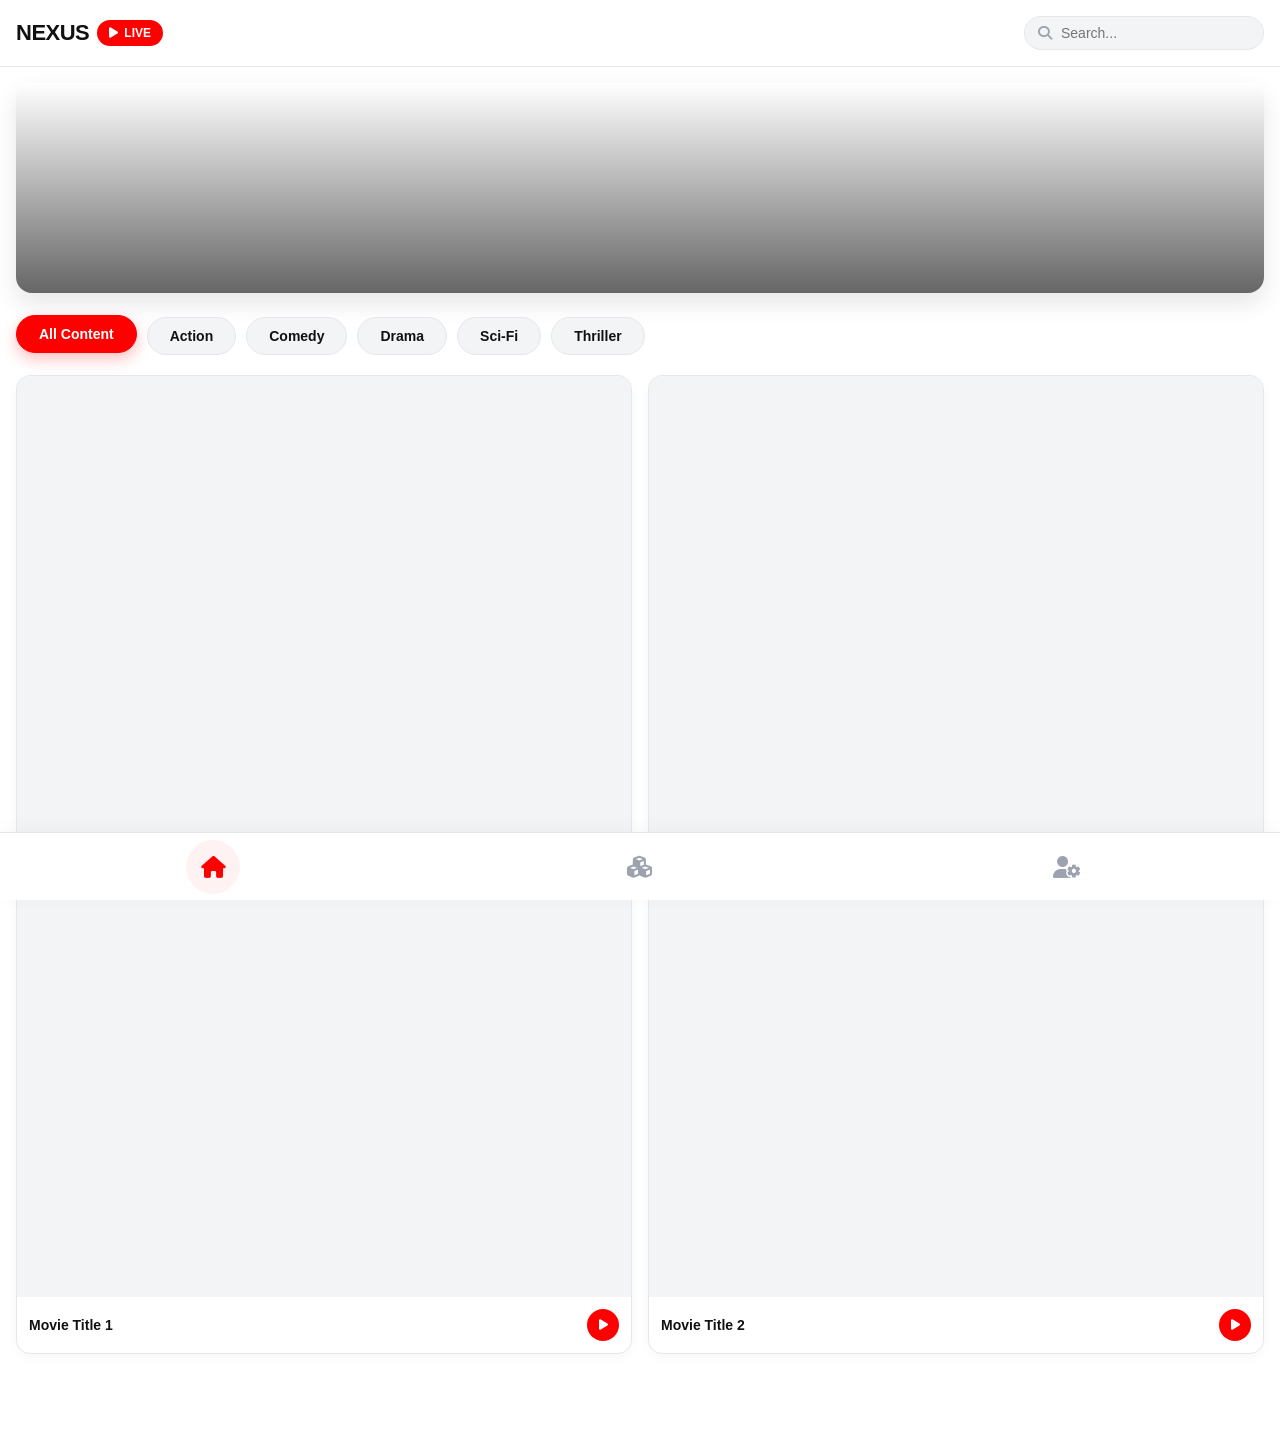
==== commit e85a0cd6: "Create index.html" ====
--- a/index.html
+++ b/index.html
@@ -3,327 +3,393 @@
 <head>
     <meta charset="UTF-8">
     <meta name="viewport" content="width=device-width, initial-scale=1.0">
-    <title>Premium Hub</title>
+    <title>Stream Hub Portal</title>
     <link rel="stylesheet" href="https://cdnjs.cloudflare.com/ajax/libs/font-awesome/6.4.0/css/all.min.css" />
     <style>
         :root {
-            --bg-primary: #09090b;
-            --bg-secondary: #141417;
-            --bg-card: #1f1f23;
-            --accent-color: #3b82f6;
-            --text-main: #ffffff;
-            --text-muted: #a1a1aa;
-            --border-color: #27272a;
-        }
-
-        body {
+            --bg-main: #ffffff;
+            --accent-red: #ff0000;
+            --text-dark: #111111;
+            --text-light: #ffffff;
+            --gray-light: #f3f4f6;
+            --gray-border: #e5e7eb;
+            --transition-smooth: all 0.3s cubic-bezier(0.4, 0, 0.2, 1);
+        }
+
+        * {
+            box-sizing: border-box;
             margin: 0;
             padding: 0;
-            background-color: var(--bg-primary);
-            color: var(--text-main);
+        }
+
+        body {
+            background-color: var(--bg-main);
+            color: var(--text-dark);
             font-family: -apple-system, BlinkMacSystemFont, "Segoe UI", Roboto, sans-serif;
-            padding-bottom: 70px;
-        }
-
-        .header {
+            padding-bottom: 80px;
+            overflow-x: hidden;
+        }
+
+        .top-header {
             display: flex;
             justify-content: space-between;
             align-items: center;
             padding: 16px;
-            background-color: var(--bg-secondary);
-            border-bottom: 1px solid var(--border-color);
+            background-color: var(--bg-main);
+            border-bottom: 1px solid var(--gray-border);
             position: sticky;
             top: 0;
-            z-index: 100;
-        }
-
-        .logo {
-            font-size: 20px;
+            z-index: 1000;
+        }
+
+        .brand-wrapper {
+            display: flex;
+            align-items: center;
+            gap: 8px;
+        }
+
+        .brand-logo {
+            font-size: 22px;
+            font-weight: 800;
+            color: var(--text-dark);
+            letter-spacing: -0.5px;
+        }
+
+        .play-badge {
+            display: flex;
+            align-items: center;
+            gap: 6px;
+            background-color: var(--accent-red);
+            color: var(--text-light);
+            padding: 6px 12px;
+            border-radius: 20px;
+            font-size: 12px;
             font-weight: 700;
-            letter-spacing: 0.5px;
-            color: var(--text-main);
-        }
-
-        .search-btn {
-            background: none;
-            border: none;
-            color: var(--text-muted);
-            font-size: 18px;
+            text-transform: uppercase;
+        }
+
+        .search-container {
+            position: relative;
+            width: 45%;
+            max-width: 240px;
+        }
+
+        .search-input {
+            width: 100%;
+            padding: 8px 16px 8px 36px;
+            border-radius: 24px;
+            border: 1px solid var(--gray-border);
+            background-color: var(--gray-light);
+            font-size: 14px;
+            color: var(--text-dark);
+            outline: none;
+            transition: var(--transition-smooth);
+        }
+
+        .search-input:focus {
+            border-color: var(--accent-red);
+            background-color: var(--bg-main);
+            box-shadow: 0 0 0 3px rgba(255, 0, 0, 0.1);
+        }
+
+        .search-icon {
+            position: absolute;
+            left: 14px;
+            top: 50%;
+            transform: translateY(-50%);
+            color: #9ca3af;
+            font-size: 14px;
+        }
+
+        .hero-section {
+            padding: 16px;
+        }
+
+        .main-banner {
+            width: 100%;
+            height: 210px;
+            background: linear-gradient(180deg, rgba(255,255,255,0) 0%, rgba(0,0,0,0.6) 100%), url('https://images.unsplash.com/photo-1536440136628-849c177e76a1?w=800&auto=format&fit=crop&q=60') center/cover;
+            border-radius: 16px;
+            box-shadow: 0 10px 25px rgba(0,0,0,0.1);
+            transition: var(--transition-smooth);
+        }
+
+        .main-banner:hover {
+            transform: scale(1.01);
+        }
+
+        .filter-scroll-wrapper {
+            padding: 8px 16px 20px 16px;
+            overflow-x: auto;
+            display: flex;
+            gap: 10px;
+            white-space: nowrap;
+        }
+
+        .filter-scroll-wrapper::-webkit-scrollbar {
+            display: none;
+        }
+
+        .section-pill {
+            background-color: var(--gray-light);
+            color: var(--text-dark);
+            border: 1px solid var(--gray-border);
+            padding: 10px 22px;
+            border-radius: 30px;
+            font-size: 14px;
+            font-weight: 600;
             cursor: pointer;
-        }
-
-        .app-view {
+            transition: var(--transition-smooth);
+            user-select: none;
+        }
+
+        .section-pill.active, .section-pill:hover {
+            background-color: var(--accent-red);
+            color: var(--text-light);
+            border-color: var(--accent-red);
+            transform: translateY(-2px);
+            box-shadow: 0 6px 15px rgba(255, 0, 0, 0.25);
+        }
+
+        .content-container {
+            padding: 0 16px;
+            position: relative;
+        }
+
+        .view-pane {
             display: none;
-            padding: 16px;
-        }
-
-        .app-view.active {
+            opacity: 0;
+            transform: translateY(15px);
+            transition: var(--transition-smooth);
+        }
+
+        .view-pane.active {
             display: block;
-        }
-
-        .hero-banner {
-            width: 100%;
-            height: 200px;
-            background: linear-gradient(180deg, rgba(0,0,0,0) 0%, rgba(9,9,11,1) 100%), url('https://images.unsplash.com/photo-1536440136628-849c177e76a1?w=800&auto=format&fit=crop&q=60') center/cover;
-            border-radius: 12px;
-            margin-bottom: 24px;
-        }
-
-        .section-title {
-            font-size: 18px;
-            font-weight: 600;
-            margin-bottom: 16px;
-            color: var(--text-main);
-        }
-
-        .horizontal-scroll {
-            display: flex;
-            gap: 12px;
-            overflow-x: auto;
-            padding-bottom: 8px;
-        }
-
-        .horizontal-scroll::-webkit-scrollbar {
-            display: none;
-        }
-
-        .app-box-sm {
-            min-width: 80px;
-            max-width: 80px;
-            height: 80px;
-            background-color: var(--bg-card);
-            border-radius: 16px;
-            border: 1px solid var(--border-color);
-            display: flex;
-            justify-content: center;
-            align-items: center;
-            font-size: 28px;
-            color: var(--accent-color);
-        }
-
-        .grid-2col {
+            opacity: 1;
+            transform: translateY(0);
+        }
+
+        .grid-layout {
             display: grid;
             grid-template-columns: repeat(2, 1fr);
             gap: 16px;
         }
 
-        .movie-card {
-            background-color: var(--bg-card);
-            border-radius: 12px;
+        .item-card {
+            background-color: var(--bg-main);
+            border-radius: 14px;
             overflow: hidden;
-            border: 1px solid var(--border-color);
-        }
-
-        .movie-poster {
+            border: 1px solid var(--gray-border);
+            box-shadow: 0 4px 12px rgba(0,0,0,0.03);
+            transition: var(--transition-smooth);
+        }
+
+        .item-card:hover {
+            transform: translateY(-4px);
+            box-shadow: 0 8px 20px rgba(0,0,0,0.08);
+        }
+
+        .item-media {
             width: 100%;
             aspect-ratio: 2/3;
-            background-color: #111;
+            background-color: var(--gray-light);
             background-size: cover;
             background-position: center;
         }
 
-        .movie-info {
+        .item-details {
             padding: 12px;
-        }
-
-        .movie-name {
+            display: flex;
+            align-items: center;
+            justify-content: space-between;
+        }
+
+        .item-title {
             font-size: 14px;
-            font-weight: 500;
-            margin: 0;
+            font-weight: 700;
+            color: var(--text-dark);
             white-space: nowrap;
             overflow: hidden;
             text-overflow: ellipsis;
-        }
-
-        .grid-1col {
-            display: flex;
-            flex-direction: column;
-            gap: 16px;
-        }
-
-        .app-item-card {
-            display: flex;
-            align-items: center;
-            justify-content: space-between;
-            background-color: var(--bg-card);
-            padding: 12px;
-            border-radius: 14px;
-            border: 1px solid var(--border-color);
-        }
-
-        .app-details {
-            display: flex;
-            align-items: center;
-            gap: 16px;
-        }
-
-        .app-icon-main {
-            width: 54px;
-            height: 54px;
-            background-color: var(--bg-secondary);
-            border-radius: 12px;
+            margin-right: 8px;
+        }
+
+        .action-icon-btn {
+            background-color: var(--accent-red);
+            color: var(--text-light);
+            border: none;
+            width: 32px;
+            height: 32px;
+            border-radius: 50%;
             display: flex;
             justify-content: center;
             align-items: center;
-            font-size: 22px;
-            color: #10b981;
-        }
-
-        .app-meta-text {
-            display: flex;
-            flex-direction: column;
-        }
-
-        .app-name {
-            font-size: 15px;
-            font-weight: 600;
-            margin: 0 0 4px 0;
-        }
-
-        .app-ver {
             font-size: 12px;
-            color: var(--text-muted);
-            margin: 0;
-        }
-
-        .download-btn {
-            background-color: var(--accent-color);
-            color: var(--text-main);
-            border: none;
-            padding: 8px 16px;
-            border-radius: 20px;
-            font-size: 13px;
-            font-weight: 600;
             cursor: pointer;
-        }
-
-        .bottom-nav {
+            transition: var(--transition-smooth);
+            flex-shrink: 0;
+        }
+
+        .action-icon-btn:hover {
+            transform: scale(1.1);
+        }
+
+        .bottom-navigation {
             position: fixed;
             bottom: 0;
             left: 0;
             right: 0;
-            height: 64px;
-            background-color: var(--bg-secondary);
-            border-top: 1px solid var(--border-color);
+            height: 68px;
+            background-color: var(--bg-main);
+            border-top: 1px solid var(--gray-border);
             display: flex;
             justify-content: space-around;
             align-items: center;
             z-index: 1000;
-        }
-
-        .nav-item {
+            box-shadow: 0 -4px 20px rgba(0,0,0,0.03);
+        }
+
+        .nav-trigger {
             background: none;
             border: none;
-            color: var(--text-muted);
+            color: #9ca3af;
             font-size: 22px;
             cursor: pointer;
-            width: 50px;
-            height: 50px;
+            width: 54px;
+            height: 54px;
+            border-radius: 50%;
             display: flex;
             justify-content: center;
             align-items: center;
-            transition: color 0.2s ease;
-        }
-
-        .nav-item.active {
-            color: var(--accent-color);
+            transition: var(--transition-smooth);
+        }
+
+        .nav-trigger.active {
+            color: var(--accent-red);
+            background-color: rgba(255, 0, 0, 0.05);
         }
     </style>
 </head>
 <body>
 
-    <header class="header">
-        <div class="logo">NEXUS</div>
-        <button class="search-btn"><i class="fa-solid fa-magnifying-glass"></i></button>
+    <header class="top-header">
+        <div class="brand-wrapper">
+            <span class="brand-logo">NEXUS</span>
+            <div class="play-badge">
+                <i class="fa-solid fa-play"></i>
+                <span>LIVE</span>
+            </div>
+        </div>
+        <div class="search-container">
+            <i class="fa-solid fa-magnifying-glass class search-icon"></i>
+            <input type="text" class="search-input" placeholder="Search...">
+        </div>
     </header>
 
     <main>
-        <div id="home-view" class="app-view active">
-            <div class="hero-banner"></div>
-            <h2 class="section-title">Featured Applications</h2>
-            <div class="horizontal-scroll">
-                <div class="app-box-sm"><i class="fa-brands fa-android"></i></div>
-                <div class="app-box-sm"><i class="fa-solid fa-gamepad"></i></div>
-                <div class="app-box-sm"><i class="fa-solid fa-wand-magic-sparkles"></i></div>
-                <div class="app-box-sm"><i class="fa-solid fa-shield-halved"></i></div>
-                <div class="app-box-sm"><i class="fa-solid fa-screwdriver-wrench"></i></div>
-            </div>
-        </div>
-
-        <div id="movie-view" class="app-view">
-            <div class="hero-banner" style="background-image: linear-gradient(180deg, rgba(0,0,0,0) 0%, rgba(9,9,11,1) 100%), url('https://images.unsplash.com/photo-1489599849927-2ee91cede3ba?w=800&auto=format&fit=crop&q=60');"></div>
-            <h2 class="section-title">Latest Releases</h2>
-            <div class="grid-2col">
-                <div class="movie-card">
-                    <div class="movie-poster" style="background-image: url('https://images.unsplash.com/photo-1594909122845-11baa439b7bf?w=500&auto=format&fit=crop&q=60');"></div>
-                    <div class="movie-info">
-                        <p class="movie-name">Cinematic Stream 1</p>
+        <div class="hero-section">
+            <div class="main-banner"></div>
+        </div>
+
+        <div class="filter-scroll-wrapper" id="dynamic-filter-bar">
+            <div class="section-pill active" onclick="filterContent(this)">All Content</div>
+            <div class="section-pill" onclick="filterContent(this)">Action</div>
+            <div class="section-pill" onclick="filterContent(this)">Comedy</div>
+            <div class="section-pill" onclick="filterContent(this)">Drama</div>
+            <div class="section-pill" onclick="filterContent(this)">Sci-Fi</div>
+            <div class="section-pill" onclick="filterContent(this)">Thriller</div>
+        </div>
+
+        <div class="content-container">
+            <div id="movies-pane" class="view-pane active">
+                <div class="grid-layout">
+                    <div class="item-card">
+                        <div class="item-media" style="background-image: url('https://images.unsplash.com/photo-1594909122845-11baa439b7bf?w=500&auto=format&fit=crop&q=60');"></div>
+                        <div class="item-details">
+                            <span class="item-title">Movie Title 1</span>
+                            <button class="action-icon-btn"><i class="fa-solid fa-play"></i></button>
+                        </div>
                     </div>
-                </div>
-                <div class="movie-card">
-                    <div class="movie-poster" style="background-image: url('https://images.unsplash.com/photo-1517604931442-7e0c8ed2963c?w=500&auto=format&fit=crop&q=60');"></div>
-                    <div class="movie-info">
-                        <p class="movie-name">Cinematic Stream 2</p>
+                    <div class="item-card">
+                        <div class="item-media" style="background-image: url('https://images.unsplash.com/photo-1517604931442-7e0c8ed2963c?w=500&auto=format&fit=crop&q=60');"></div>
+                        <div class="item-details">
+                            <span class="item-title">Movie Title 2</span>
+                            <button class="action-icon-btn"><i class="fa-solid fa-play"></i></button>
+                        </div>
                     </div>
                 </div>
             </div>
-        </div>
-
-        <div id="apps-view" class="app-view">
-            <h2 class="section-title">Premium Mod Applications</h2>
-            <div class="grid-1col">
-                <div class="app-item-card">
-                    <div class="app-details">
-                        <div class="app-icon-main"><i class="fa-solid fa-video"></i></div>
-                        <div class="app-meta-text">
-                            <h3 class="app-name">Premium Video Editor</h3>
-                            <p class="app-ver">v3.5.2 (Mod Pro)</p>
+
+            <div id="apps-pane" class="view-pane">
+                <div class="grid-layout">
+                    <div class="item-card">
+                        <div class="item-media" style="background-image: url('https://images.unsplash.com/photo-1607604276583-eef5d076aa5f?w=500&auto=format&fit=crop&q=60'); border-radius: 14px 14px 0 0; aspect-ratio: 1/1;"></div>
+                        <div class="item-details">
+                            <span class="item-title">Pro Utility App</span>
+                            <button class="action-icon-btn" style="border-radius: 8px;"><i class="fa-solid fa-download"></i></button>
                         </div>
                     </div>
-                    <button class="download-btn"><i class="fa-solid fa-download"></i></button>
-                </div>
-                <div class="app-item-card">
-                    <div class="app-details">
-                        <div class="app-icon-main"><i class="fa-solid fa-music"></i></div>
-                        <div class="app-meta-text">
-                            <h3 class="app-name">Music Player Premium</h3>
-                            <p class="app-ver">v8.1.0 (Unlocked)</p>
+                    <div class="item-card">
+                        <div class="item-media" style="background-image: url('https://images.unsplash.com/photo-1611162617213-7d7a39e9b1d7?w=500&auto=format&fit=crop&q=60'); border-radius: 14px 14px 0 0; aspect-ratio: 1/1;"></div>
+                        <div class="item-details">
+                            <span class="item-title">Premium Mod Tool</span>
+                            <button class="action-icon-btn" style="border-radius: 8px;"><i class="fa-solid fa-download"></i></button>
                         </div>
                     </div>
-                    <button class="download-btn"><i class="fa-solid fa-download"></i></button>
                 </div>
             </div>
-        </div>
-
-        <div id="profile-view" class="app-view">
-            <h2 class="section-title">User Account</h2>
-            <div style="background-color: var(--bg-card); padding: 20px; border-radius: 12px; border: 1px solid var(--border-color); text-align: center;">
-                <i class="fa-solid fa-circle-user" style="font-size: 64px; color: var(--text-muted); margin-bottom: 12px;"></i>
-                <h3 style="margin: 0 0 4px 0;">Guest User</h3>
-                <p style="margin: 0; color: var(--text-muted); font-size: 14px;">Access Configuration Options</p>
+
+            <div id="settings-pane" class="view-pane">
+                <div style="text-align: center; padding: 40px 20px; border: 1px dashed var(--gray-border); border-radius: 16px;">
+                    <i class="fa-solid fa-sliders" style="font-size: 48px; color: #9ca3af; margin-bottom: 16px;"></i>
+                    <p style="font-weight: 600; font-size: 16px;">Control Center</p>
+                </div>
             </div>
         </div>
     </main>
 
-    <nav class="bottom-nav">
-        <button class="nav-item active" onclick="switchTab('home-view', this)"><i class="fa-solid fa-house"></i></button>
-        <button class="nav-item" onclick="switchTab('movie-view', this)"><i class="fa-solid fa-clapperboard"></i></button>
-        <button class="nav-item" onclick="switchTab('apps-view', this)"><i class="fa-solid fa-cubes"></i></button>
-        <button class="nav-item" onclick="switchTab('profile-view', this)"><i class="fa-solid fa-user-gear"></i></button>
+    <nav class="bottom-navigation">
+        <button class="nav-trigger active" onclick="navigateTabs('movies-pane', this)"><i class="fa-solid fa-house"></i></button>
+        <button class="nav-trigger" onclick="navigateTabs('apps-pane', this)"><i class="fa-solid fa-cubes"></i></button>
+        <button class="nav-trigger" onclick="navigateTabs('settings-pane', this)"><i class="fa-solid fa-user-gear"></i></button>
     </nav>
 
     <script>
-        function switchTab(viewId, button) {
-            document.querySelectorAll('.app-view').forEach(view => {
-                view.classList.remove('active');
+        function filterContent(element) {
+            document.querySelectorAll('.section-pill').forEach(pill => {
+                pill.classList.remove('active');
             });
-            document.querySelectorAll('.nav-item').forEach(btn => {
-                btn.classList.remove('active');
-            });
+            element.classList.add('active');
+        }
+
+        function navigateTabs(paneId, trigger) {
+            const activePane = document.querySelector('.view-pane.active');
+            const targetPane = document.getElementById(paneId);
             
-            document.getElementById(viewId).classList.add('active');
-            button.classList.add('active');
-            window.scrollTo(0, 0);
+            if(activePane === targetPane) return;
+
+            document.querySelectorAll('.nav-trigger').forEach(btn => btn.classList.remove('active'));
+            trigger.classList.add('active');
+
+            if(activePane) {
+                activePane.style.opacity = '0';
+                activePane.style.transform = 'translateY(15px)';
+                setTimeout(() => {
+                    activePane.classList.remove('active');
+                    launchTargetPane(targetPane);
+                }, 200);
+            } else {
+                launchTargetPane(targetPane);
+            }
+        }
+
+        function launchTargetPane(targetPane) {
+            targetPane.classList.add('active');
+            setTimeout(() => {
+                targetPane.style.opacity = '1';
+                targetPane.style.transform = 'translateY(0)';
+            }, 50);
+            window.scrollTo({ top: 0, behavior: 'smooth' });
         }
     </script>
 </body>
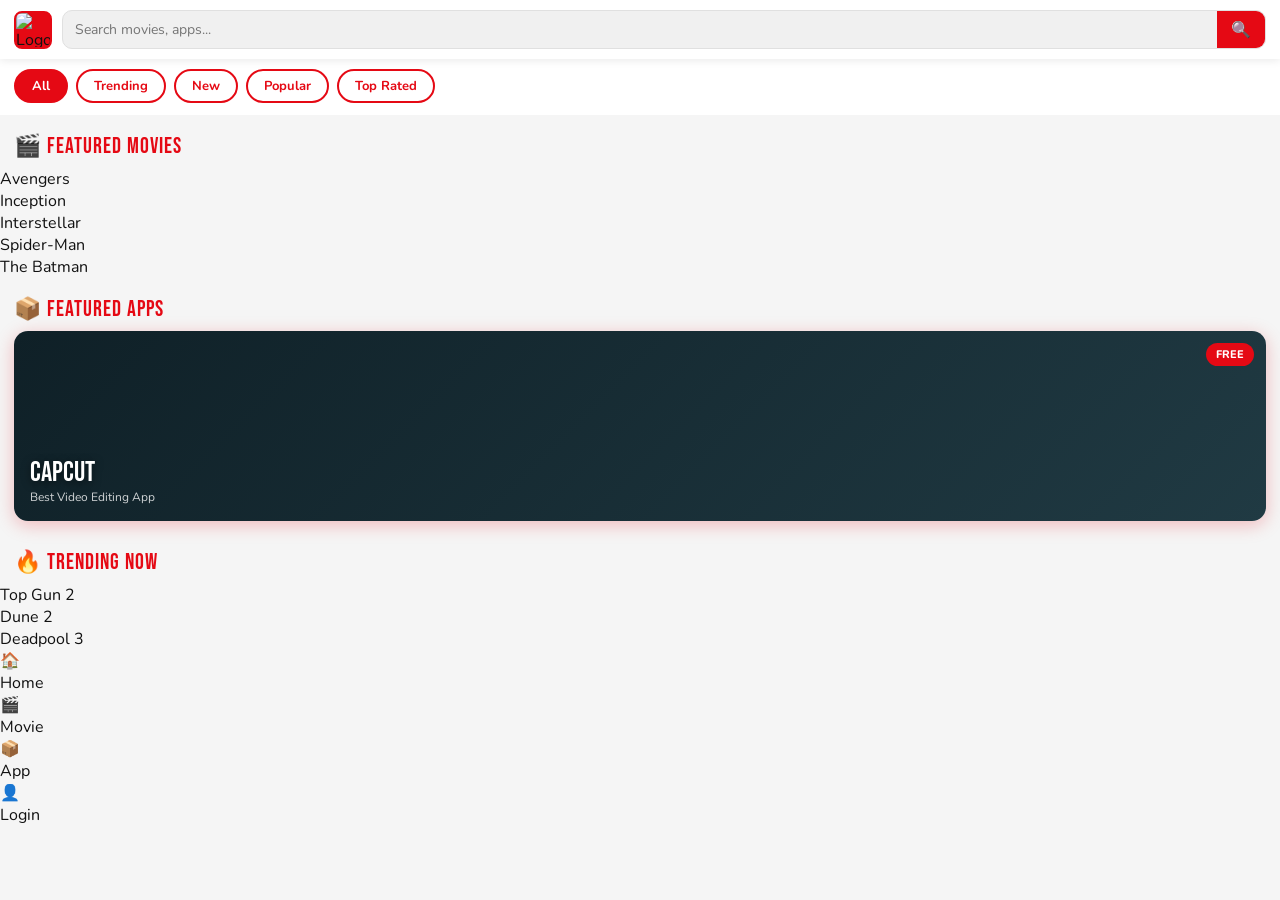
==== commit 737f6f49: "Create index.html" ====
--- a/index.html
+++ b/index.html
@@ -1,396 +1,576 @@
 <!DOCTYPE html>
 <html lang="en">
 <head>
-    <meta charset="UTF-8">
-    <meta name="viewport" content="width=device-width, initial-scale=1.0">
-    <title>Stream Hub Portal</title>
-    <link rel="stylesheet" href="https://cdnjs.cloudflare.com/ajax/libs/font-awesome/6.4.0/css/all.min.css" />
-    <style>
-        :root {
-            --bg-main: #ffffff;
-            --accent-red: #ff0000;
-            --text-dark: #111111;
-            --text-light: #ffffff;
-            --gray-light: #f3f4f6;
-            --gray-border: #e5e7eb;
-            --transition-smooth: all 0.3s cubic-bezier(0.4, 0, 0.2, 1);
-        }
-
-        * {
-            box-sizing: border-box;
-            margin: 0;
-            padding: 0;
-        }
-
-        body {
-            background-color: var(--bg-main);
-            color: var(--text-dark);
-            font-family: -apple-system, BlinkMacSystemFont, "Segoe UI", Roboto, sans-serif;
-            padding-bottom: 80px;
-            overflow-x: hidden;
-        }
-
-        .top-header {
-            display: flex;
-            justify-content: space-between;
-            align-items: center;
-            padding: 16px;
-            background-color: var(--bg-main);
-            border-bottom: 1px solid var(--gray-border);
-            position: sticky;
-            top: 0;
-            z-index: 1000;
-        }
-
-        .brand-wrapper {
-            display: flex;
-            align-items: center;
-            gap: 8px;
-        }
-
-        .brand-logo {
-            font-size: 22px;
-            font-weight: 800;
-            color: var(--text-dark);
-            letter-spacing: -0.5px;
-        }
-
-        .play-badge {
-            display: flex;
-            align-items: center;
-            gap: 6px;
-            background-color: var(--accent-red);
-            color: var(--text-light);
-            padding: 6px 12px;
-            border-radius: 20px;
-            font-size: 12px;
-            font-weight: 700;
-            text-transform: uppercase;
-        }
-
-        .search-container {
-            position: relative;
-            width: 45%;
-            max-width: 240px;
-        }
-
-        .search-input {
-            width: 100%;
-            padding: 8px 16px 8px 36px;
-            border-radius: 24px;
-            border: 1px solid var(--gray-border);
-            background-color: var(--gray-light);
-            font-size: 14px;
-            color: var(--text-dark);
-            outline: none;
-            transition: var(--transition-smooth);
-        }
-
-        .search-input:focus {
-            border-color: var(--accent-red);
-            background-color: var(--bg-main);
-            box-shadow: 0 0 0 3px rgba(255, 0, 0, 0.1);
-        }
-
-        .search-icon {
-            position: absolute;
-            left: 14px;
-            top: 50%;
-            transform: translateY(-50%);
-            color: #9ca3af;
-            font-size: 14px;
-        }
-
-        .hero-section {
-            padding: 16px;
-        }
-
-        .main-banner {
-            width: 100%;
-            height: 210px;
-            background: linear-gradient(180deg, rgba(255,255,255,0) 0%, rgba(0,0,0,0.6) 100%), url('https://images.unsplash.com/photo-1536440136628-849c177e76a1?w=800&auto=format&fit=crop&q=60') center/cover;
-            border-radius: 16px;
-            box-shadow: 0 10px 25px rgba(0,0,0,0.1);
-            transition: var(--transition-smooth);
-        }
-
-        .main-banner:hover {
-            transform: scale(1.01);
-        }
-
-        .filter-scroll-wrapper {
-            padding: 8px 16px 20px 16px;
-            overflow-x: auto;
-            display: flex;
-            gap: 10px;
-            white-space: nowrap;
-        }
-
-        .filter-scroll-wrapper::-webkit-scrollbar {
-            display: none;
-        }
-
-        .section-pill {
-            background-color: var(--gray-light);
-            color: var(--text-dark);
-            border: 1px solid var(--gray-border);
-            padding: 10px 22px;
-            border-radius: 30px;
-            font-size: 14px;
-            font-weight: 600;
-            cursor: pointer;
-            transition: var(--transition-smooth);
-            user-select: none;
-        }
-
-        .section-pill.active, .section-pill:hover {
-            background-color: var(--accent-red);
-            color: var(--text-light);
-            border-color: var(--accent-red);
-            transform: translateY(-2px);
-            box-shadow: 0 6px 15px rgba(255, 0, 0, 0.25);
-        }
-
-        .content-container {
-            padding: 0 16px;
-            position: relative;
-        }
-
-        .view-pane {
-            display: none;
-            opacity: 0;
-            transform: translateY(15px);
-            transition: var(--transition-smooth);
-        }
-
-        .view-pane.active {
-            display: block;
-            opacity: 1;
-            transform: translateY(0);
-        }
-
-        .grid-layout {
-            display: grid;
-            grid-template-columns: repeat(2, 1fr);
-            gap: 16px;
-        }
-
-        .item-card {
-            background-color: var(--bg-main);
-            border-radius: 14px;
-            overflow: hidden;
-            border: 1px solid var(--gray-border);
-            box-shadow: 0 4px 12px rgba(0,0,0,0.03);
-            transition: var(--transition-smooth);
-        }
-
-        .item-card:hover {
-            transform: translateY(-4px);
-            box-shadow: 0 8px 20px rgba(0,0,0,0.08);
-        }
-
-        .item-media {
-            width: 100%;
-            aspect-ratio: 2/3;
-            background-color: var(--gray-light);
-            background-size: cover;
-            background-position: center;
-        }
-
-        .item-details {
-            padding: 12px;
-            display: flex;
-            align-items: center;
-            justify-content: space-between;
-        }
-
-        .item-title {
-            font-size: 14px;
-            font-weight: 700;
-            color: var(--text-dark);
-            white-space: nowrap;
-            overflow: hidden;
-            text-overflow: ellipsis;
-            margin-right: 8px;
-        }
-
-        .action-icon-btn {
-            background-color: var(--accent-red);
-            color: var(--text-light);
-            border: none;
-            width: 32px;
-            height: 32px;
-            border-radius: 50%;
-            display: flex;
-            justify-content: center;
-            align-items: center;
-            font-size: 12px;
-            cursor: pointer;
-            transition: var(--transition-smooth);
-            flex-shrink: 0;
-        }
-
-        .action-icon-btn:hover {
-            transform: scale(1.1);
-        }
-
-        .bottom-navigation {
-            position: fixed;
-            bottom: 0;
-            left: 0;
-            right: 0;
-            height: 68px;
-            background-color: var(--bg-main);
-            border-top: 1px solid var(--gray-border);
-            display: flex;
-            justify-content: space-around;
-            align-items: center;
-            z-index: 1000;
-            box-shadow: 0 -4px 20px rgba(0,0,0,0.03);
-        }
-
-        .nav-trigger {
-            background: none;
-            border: none;
-            color: #9ca3af;
-            font-size: 22px;
-            cursor: pointer;
-            width: 54px;
-            height: 54px;
-            border-radius: 50%;
-            display: flex;
-            justify-content: center;
-            align-items: center;
-            transition: var(--transition-smooth);
-        }
-
-        .nav-trigger.active {
-            color: var(--accent-red);
-            background-color: rgba(255, 0, 0, 0.05);
-        }
-    </style>
+<meta charset="UTF-8">
+<meta name="viewport" content="width=device-width, initial-scale=1.0">
+<title>MovieApp</title>
+<link href="https://fonts.googleapis.com/css2?family=Bebas+Neue&family=Nunito:wght@400;600;700;800&display=swap" rel="stylesheet">
+<style>
+  :root {
+    --red: #e50914;
+    --red-dark: #b0060f;
+    --white: #ffffff;
+    --bg: #f5f5f5;
+    --card-bg: #ffffff;
+    --text: #111111;
+    --subtext: #555555;
+    --nav-h: 64px;
+  }
+
+  * { margin: 0; padding: 0; box-sizing: border-box; }
+
+  body {
+    font-family: 'Nunito', sans-serif;
+    background: var(--bg);
+    color: var(--text);
+    min-height: 100vh;
+    padding-bottom: var(--nav-h);
+  }
+
+  /* ── TOP BAR ── */
+  .topbar {
+    background: #fff;
+    display: flex;
+    align-items: center;
+    gap: 10px;
+    padding: 10px 14px;
+    position: sticky;
+    top: 0;
+    z-index: 100;
+    box-shadow: 0 2px 8px rgba(0,0,0,.08);
+  }
+
+  .logo {
+    width: 38px;
+    height: 38px;
+    border-radius: 8px;
+    object-fit: cover;
+    flex-shrink: 0;
+    border: 2px solid var(--red);
+  }
+
+  .search-wrap {
+    flex: 1;
+    display: flex;
+    align-items: center;
+    background: #f0f0f0;
+    border-radius: 10px;
+    overflow: hidden;
+    border: 1.5px solid #e0e0e0;
+  }
+
+  .search-wrap input {
+    flex: 1;
+    border: none;
+    background: transparent;
+    padding: 9px 12px;
+    font-family: 'Nunito', sans-serif;
+    font-size: 14px;
+    outline: none;
+    color: var(--text);
+  }
+
+  .search-wrap button {
+    background: var(--red);
+    border: none;
+    padding: 9px 14px;
+    cursor: pointer;
+    color: #fff;
+    font-size: 16px;
+  }
+
+  /* ── CATEGORY PILLS ── */
+  .pills-wrap {
+    background: #fff;
+    padding: 10px 14px 12px;
+    overflow-x: auto;
+    white-space: nowrap;
+    scrollbar-width: none;
+  }
+  .pills-wrap::-webkit-scrollbar { display: none; }
+
+  .pill {
+    display: inline-block;
+    padding: 6px 16px;
+    border-radius: 20px;
+    border: 2px solid var(--red);
+    color: var(--red);
+    font-weight: 700;
+    font-size: 13px;
+    margin-right: 8px;
+    cursor: pointer;
+    transition: all .2s;
+    background: #fff;
+  }
+
+  .pill.active, .pill:hover {
+    background: var(--red);
+    color: #fff;
+  }
+
+  /* ── PAGES ── */
+  .page { display: none; }
+  .page.active { display: block; }
+
+  /* ── SECTION LABEL ── */
+  .section-label {
+    font-family: 'Bebas Neue', cursive;
+    font-size: 22px;
+    letter-spacing: 1px;
+    color: var(--red);
+    padding: 18px 14px 8px;
+  }
+
+  /* ── BANNER CARD ── */
+  .banner {
+    margin: 0 14px 10px;
+    border-radius: 14px;
+    overflow: hidden;
+    position: relative;
+    height: 190px;
+    background: linear-gradient(135deg, #1a1a2e, #e50914);
+    box-shadow: 0 4px 18px rgba(229,9,20,.25);
+    display: flex;
+    align-items: flex-end;
+    padding: 16px;
+    cursor: pointer;
+  }
+
+  .banner-title {
+    font-family: 'Bebas Neue', cursive;
+    font-size: 28px;
+    color: #fff;
+    text-shadow: 0 2px 8px rgba(0,0,0,.5);
+    line-height: 1;
+  }
+
+  .banner-sub {
+    font-size: 12px;
+    color: rgba(255,255,255,.8);
+    margin-top: 2px;
+  }
+
+  .banner-badge {
+    position: absolute;
+    top: 12px;
+    right: 12px;
+    background: var(--red);
+    color: #fff;
+    font-size: 11px;
+    font-weight: 800;
+    padding: 4px 10px;
+    border-radius: 20px;
+  }
+
+  /* ── CARD GRID (for banners) ── */
+  .banner2 {
+    background: linear-gradient(135deg, #0f2027, #203a43, #2c5364);
+  }
+
+  /* ── APP GRID ── */
+  .app-grid {
+    display: grid;
+    grid-template-columns: repeat(3, 1fr);
+    gap: 14px;
+    padding: 0 14px 14px;
+  }
+
+  .app-card {
+    background: var(--card-bg);
+    border-radius: 16px;
+    padding: 14px 8px 10px;
+    display: flex;
+    flex-direction: column;
+    align-items: center;
+    box-shadow: 0 2px 10px rgba(0,0,0,.08);
+    cursor: pointer;
+    transition: transform .18s, box-shadow .18s;
+    border: 1.5px solid #efefef;
+  }
+
+  .app-card:hover { transform: translateY(-3px); box-shadow: 0 6px 18px rgba(229,9,20,.15); }
+
+  .app-icon {
+    width: 54px;
+    height: 54px;
+    border-radius: 14px;
+    background: linear-gradient(135deg, var(--red), #ff6b6b);
+    display: flex;
+    align-items: center;
+    justify-content: center;
+    font-size: 24px;
+    margin-bottom: 8px;
+  }
+
+  .app-name {
+    font-size: 12px;
+    font-weight: 700;
+    text-align: center;
+    color: var(--text);
+    line-height: 1.3;
+  }
+
+  .app-cat {
+    font-size: 10px;
+    color: var(--subtext);
+    text-align: center;
+    margin-top: 2px;
+  }
+
+  /* ── MOVIE LIST PAGE ── */
+  .movie-list {
+    display: flex;
+    flex-direction: column;
+    gap: 14px;
+    padding: 0 14px 14px;
+  }
+
+  .movie-row {
+    background: var(--card-bg);
+    border-radius: 14px;
+    overflow: hidden;
+    display: flex;
+    box-shadow: 0 2px 10px rgba(0,0,0,.07);
+    cursor: pointer;
+    transition: transform .18s;
+    border: 1.5px solid #efefef;
+  }
+
+  .movie-row:hover { transform: translateX(4px); }
+
+  .movie-thumb {
+    width: 90px;
+    height: 110px;
+    background: linear-gradient(135deg, #1a1a2e, #e50914);
+    flex-shrink: 0;
+    display: flex;
+    align-items: center;
+    justify-content: center;
+    font-size: 28px;
+  }
+
+  .movie-info {
+    padding: 12px;
+    display: flex;
+    flex-direction: column;
+    justify-content: center;
+    gap: 4px;
+  }
+
+  .movie-title {
+    font-weight: 800;
+    font-size: 15px;
+    color: var(--text);
+  }
+
+  .movie-meta {
+    font-size: 12px;
+    color: var(--subtext);
+  }
+
+  .movie-tag {
+    display: inline-block;
+    background: var(--red);
+    color: #fff;
+    font-size: 11px;
+    font-weight: 700;
+    padding: 2px 10px;
+    border-radius: 10px;
+    width: fit-content;
+    margin-top: 4px;
+  }
+
+  /* ── LOGIN PAGE ── */
+  .login-page {
+    display: flex;
+    flex-direction: column;
+    align-items: center;
+    padding: 40px 24px;
+< truncated lines 289-481 >
+  .mini-card-5 { background: linear-gradient(135deg, #005c97, #363795); }
+
+  .mini-card-title {
+    font-size: 12px;
+    font-weight: 800;
+    color: #fff;
+    text-shadow: 0 1px 4px rgba(0,0,0,.5);
+  }
+</style>
 </head>
 <body>
 
-    <header class="top-header">
-        <div class="brand-wrapper">
-            <span class="brand-logo">NEXUS</span>
-            <div class="play-badge">
-                <i class="fa-solid fa-play"></i>
-                <span>LIVE</span>
-            </div>
-        </div>
-        <div class="search-container">
-            <i class="fa-solid fa-magnifying-glass class search-icon"></i>
-            <input type="text" class="search-input" placeholder="Search...">
-        </div>
-    </header>
-
-    <main>
-        <div class="hero-section">
-            <div class="main-banner"></div>
-        </div>
-
-        <div class="filter-scroll-wrapper" id="dynamic-filter-bar">
-            <div class="section-pill active" onclick="filterContent(this)">All Content</div>
-            <div class="section-pill" onclick="filterContent(this)">Action</div>
-            <div class="section-pill" onclick="filterContent(this)">Comedy</div>
-            <div class="section-pill" onclick="filterContent(this)">Drama</div>
-            <div class="section-pill" onclick="filterContent(this)">Sci-Fi</div>
-            <div class="section-pill" onclick="filterContent(this)">Thriller</div>
-        </div>
-
-        <div class="content-container">
-            <div id="movies-pane" class="view-pane active">
-                <div class="grid-layout">
-                    <div class="item-card">
-                        <div class="item-media" style="background-image: url('https://images.unsplash.com/photo-1594909122845-11baa439b7bf?w=500&auto=format&fit=crop&q=60');"></div>
-                        <div class="item-details">
-                            <span class="item-title">Movie Title 1</span>
-                            <button class="action-icon-btn"><i class="fa-solid fa-play"></i></button>
-                        </div>
-                    </div>
-                    <div class="item-card">
-                        <div class="item-media" style="background-image: url('https://images.unsplash.com/photo-1517604931442-7e0c8ed2963c?w=500&auto=format&fit=crop&q=60');"></div>
-                        <div class="item-details">
-                            <span class="item-title">Movie Title 2</span>
-                            <button class="action-icon-btn"><i class="fa-solid fa-play"></i></button>
-                        </div>
-                    </div>
-                </div>
-            </div>
-
-            <div id="apps-pane" class="view-pane">
-                <div class="grid-layout">
-                    <div class="item-card">
-                        <div class="item-media" style="background-image: url('https://images.unsplash.com/photo-1607604276583-eef5d076aa5f?w=500&auto=format&fit=crop&q=60'); border-radius: 14px 14px 0 0; aspect-ratio: 1/1;"></div>
-                        <div class="item-details">
-                            <span class="item-title">Pro Utility App</span>
-                            <button class="action-icon-btn" style="border-radius: 8px;"><i class="fa-solid fa-download"></i></button>
-                        </div>
-                    </div>
-                    <div class="item-card">
-                        <div class="item-media" style="background-image: url('https://images.unsplash.com/photo-1611162617213-7d7a39e9b1d7?w=500&auto=format&fit=crop&q=60'); border-radius: 14px 14px 0 0; aspect-ratio: 1/1;"></div>
-                        <div class="item-details">
-                            <span class="item-title">Premium Mod Tool</span>
-                            <button class="action-icon-btn" style="border-radius: 8px;"><i class="fa-solid fa-download"></i></button>
-                        </div>
-                    </div>
-                </div>
-            </div>
-
-            <div id="settings-pane" class="view-pane">
-                <div style="text-align: center; padding: 40px 20px; border: 1px dashed var(--gray-border); border-radius: 16px;">
-                    <i class="fa-solid fa-sliders" style="font-size: 48px; color: #9ca3af; margin-bottom: 16px;"></i>
-                    <p style="font-weight: 600; font-size: 16px;">Control Center</p>
-                </div>
-            </div>
-        </div>
-    </main>
-
-    <nav class="bottom-navigation">
-        <button class="nav-trigger active" onclick="navigateTabs('movies-pane', this)"><i class="fa-solid fa-house"></i></button>
-        <button class="nav-trigger" onclick="navigateTabs('apps-pane', this)"><i class="fa-solid fa-cubes"></i></button>
-        <button class="nav-trigger" onclick="navigateTabs('settings-pane', this)"><i class="fa-solid fa-user-gear"></i></button>
-    </nav>
-
-    <script>
-        function filterContent(element) {
-            document.querySelectorAll('.section-pill').forEach(pill => {
-                pill.classList.remove('active');
-            });
-            element.classList.add('active');
-        }
-
-        function navigateTabs(paneId, trigger) {
-            const activePane = document.querySelector('.view-pane.active');
-            const targetPane = document.getElementById(paneId);
-            
-            if(activePane === targetPane) return;
-
-            document.querySelectorAll('.nav-trigger').forEach(btn => btn.classList.remove('active'));
-            trigger.classList.add('active');
-
-            if(activePane) {
-                activePane.style.opacity = '0';
-                activePane.style.transform = 'translateY(15px)';
-                setTimeout(() => {
-                    activePane.classList.remove('active');
-                    launchTargetPane(targetPane);
-                }, 200);
-            } else {
-                launchTargetPane(targetPane);
-            }
-        }
-
-        function launchTargetPane(targetPane) {
-            targetPane.classList.add('active');
-            setTimeout(() => {
-                targetPane.style.opacity = '1';
-                targetPane.style.transform = 'translateY(0)';
-            }, 50);
-            window.scrollTo({ top: 0, behavior: 'smooth' });
-        }
-    </script>
+<!-- TOP BAR -->
+<div class="topbar">
+  <img src="https://i.postimg.cc/bNzXXs5R/Picsart-26-05-07-21-15-13-901.png" alt="Logo" class="logo" onerror="this.style.background='#e50914';this.removeAttribute('src')">
+  <div class="search-wrap">
+    <input type="text" placeholder="Search movies, apps..." id="searchInput">
+    <button onclick="doSearch()">🔍</button>
+  </div>
+</div>
+
+<!-- CATEGORY PILLS -->
+<div class="pills-wrap" id="pillsWrap"></div>
+
+<!-- ═══════════════ HOME PAGE ═══════════════ -->
+<div class="page active" id="page-home">
+
+  <div class="section-label">🎬 Featured Movies</div>
+
+  <div class="scroll-x">
+    <div class="mini-card" onclick="goPage('movie')">
+      <div class="mini-card-title">Avengers</div>
+    </div>
+    <div class="mini-card mini-card-2" onclick="goPage('movie')">
+      <div class="mini-card-title">Inception</div>
+    </div>
+    <div class="mini-card mini-card-3" onclick="goPage('movie')">
+      <div class="mini-card-title">Interstellar</div>
+    </div>
+    <div class="mini-card mini-card-4" onclick="goPage('movie')">
+      <div class="mini-card-title">Spider-Man</div>
+    </div>
+    <div class="mini-card mini-card-5" onclick="goPage('movie')">
+      <div class="mini-card-title">The Batman</div>
+    </div>
+  </div>
+
+  <div class="section-label">📦 Featured Apps</div>
+
+  <div class="banner" onclick="goPage('app')" style="background: linear-gradient(135deg, #0f2027, #203a43);">
+    <div>
+      <div class="banner-title">CapCut</div>
+      <div class="banner-sub">Best Video Editing App</div>
+    </div>
+    <div class="banner-badge">FREE</div>
+  </div>
+
+  <div class="section-label">🔥 Trending Now</div>
+
+  <div class="scroll-x">
+    <div class="mini-card mini-card-3">
+      <div class="mini-card-title">Top Gun 2</div>
+    </div>
+    <div class="mini-card mini-card-4">
+      <div class="mini-card-title">Dune 2</div>
+    </div>
+    <div class="mini-card">
+      <div class="mini-card-title">Deadpool 3</div>
+    </div>
+  </div>
+
+</div>
+
+<!-- ═══════════════ MOVIE PAGE ═══════════════ -->
+<div class="page" id="page-movie">
+
+  <div class="section-label">🎥 Movies</div>
+
+  <div class="movie-list">
+    <div class="movie-row">
+      <div class="movie-thumb">🎬</div>
+      <div class="movie-info">
+        <div class="movie-title">Avengers: Endgame</div>
+        <div class="movie-meta">2019 • 3h 1m • English</div>
+        <div class="movie-tag">Hollywood</div>
+      </div>
+    </div>
+    <div class="movie-row">
+      <div class="movie-thumb" style="background: linear-gradient(135deg, #134e5e, #71b280);">🎥</div>
+      <div class="movie-info">
+        <div class="movie-title">Pathaan</div>
+        <div class="movie-meta">2023 • 2h 26m • Hindi</div>
+        <div class="movie-tag">Bollywood</div>
+      </div>
+    </div>
+    <div class="movie-row">
+      <div class="movie-thumb" style="background: linear-gradient(135deg, #373b44, #4286f4);">🍿</div>
+      <div class="movie-info">
+        <div class="movie-title">Inception</div>
+        <div class="movie-meta">2010 • 2h 28m • English</div>
+        <div class="movie-tag">Sci-Fi</div>
+      </div>
+    </div>
+    <div class="movie-row">
+      <div class="movie-thumb" style="background: linear-gradient(135deg, #c94b4b, #4b134f);">🎞</div>
+      <div class="movie-info">
+        <div class="movie-title">Comedy Nights</div>
+        <div class="movie-meta">2024 • 1h 45m • Bengali</div>
+        <div class="movie-tag">Comedy</div>
+      </div>
+    </div>
+    <div class="movie-row">
+      <div class="movie-thumb" style="background: linear-gradient(135deg, #005c97, #363795);">🎦</div>
+      <div class="movie-info">
+        <div class="movie-title">Interstellar</div>
+        <div class="movie-meta">2014 • 2h 49m • English</div>
+        <div class="movie-tag">Hollywood</div>
+      </div>
+    </div>
+    <div class="movie-row">
+      <div class="movie-thumb" style="background: linear-gradient(135deg, #1a1a2e, #16213e);">📽</div>
+      <div class="movie-info">
+        <div class="movie-title">RRR</div>
+        <div class="movie-meta">2022 • 3h 7m • Telugu</div>
+        <div class="movie-tag">Action</div>
+      </div>
+    </div>
+  </div>
+
+</div>
+
+<!-- ═══════════════ APP PAGE ═══════════════ -->
+<div class="page" id="page-app">
+
+  <div class="section-label">✂️ Editing Apps</div>
+  <div class="app-grid">
+    <div class="app-card">
+      <div class="app-icon">✂️</div>
+      <div class="app-name">CapCut</div>
+      <div class="app-cat">Video Editing</div>
+    </div>
+    <div class="app-card">
+      <div class="app-icon" style="background: linear-gradient(135deg, #4286f4, #373b44);">🎨</div>
+      <div class="app-name">Picsart</div>
+      <div class="app-cat">Photo Edit</div>
+    </div>
+    <div class="app-card">
+      <div class="app-icon" style="background: linear-gradient(135deg, #134e5e, #71b280);">🎵</div>
+      <div class="app-name">InShot</div>
+      <div class="app-cat">Video & Music</div>
+    </div>
+    <div class="app-card">
+      <div class="app-icon" style="background: linear-gradient(135deg, #c94b4b, #4b134f);">🎬</div>
+      <div class="app-name">Kinemaster</div>
+      <div class="app-cat">Pro Editing</div>
+    </div>
+    <div class="app-card">
+      <div class="app-icon" style="background: linear-gradient(135deg, #005c97, #363795);">🌟</div>
+      <div class="app-name">Adobe</div>
+      <div class="app-cat">Creative Suite</div>
+    </div>
+    <div class="app-card">
+      <div class="app-icon" style="background: linear-gradient(135deg, #f7971e, #ffd200);">📸</div>
+      <div class="app-name">Snapseed</div>
+      <div class="app-cat">Photo Edit</div>
+    </div>
+  </div>
+
+  <div class="section-label">📚 Education Apps</div>
+  <div class="app-grid">
+    <div class="app-card">
+      <div class="app-icon" style="background: linear-gradient(135deg, #11998e, #38ef7d);">📖</div>
+      <div class="app-name">Duolingo</div>
+      <div class="app-cat">Language</div>
+    </div>
+    <div class="app-card">
+      <div class="app-icon" style="background: linear-gradient(135deg, #ee0979, #ff6a00);">🧮</div>
+      <div class="app-name">Khan Academy</div>
+      <div class="app-cat">Learning</div>
+    </div>
+    <div class="app-card">
+      <div class="app-icon" style="background: linear-gradient(135deg, #1d976c, #93f9b9);">🔬</div>
+      <div class="app-name">Coursera</div>
+      <div class="app-cat">Courses</div>
+    </div>
+    <div class="app-card">
+      <div class="app-icon" style="background: linear-gradient(135deg, #4568dc, #b06ab3);">📝</div>
+      <div class="app-name">10 Minute School</div>
+      <div class="app-cat">Bangla</div>
+    </div>
+    <div class="app-card">
+      <div class="app-icon" style="background: linear-gradient(135deg, #f7971e, #ffd200);">💡</div>
+      <div class="app-name">Udemy</div>
+      <div class="app-cat">Skills</div>
+    </div>
+    <div class="app-card">
+      <div class="app-icon" style="background: linear-gradient(135deg, #0f0c29, #302b63);">🌐</div>
+      <div class="app-name">Grammarly</div>
+      <div class="app-cat">English</div>
+    </div>
+  </div>
+
+</div>
+
+<!-- ═══════════════ LOGIN PAGE ═══════════════ -->
+<div class="page" id="page-login">
+  <div class="login-page">
+    <img src="https://i.postimg.cc/bNzXXs5R/Picsart-26-05-07-21-15-13-901.png" alt="Logo" class="login-logo" onerror="this.style.background='#e50914';this.removeAttribute('src')">
+    <div class="login-title">Welcome Back</div>
+    <div class="login-sub">Sign in to continue</div>
+
+    <div class="login-form">
+      <input type="email" placeholder="Email Address">
+      <input type="password" placeholder="Password">
+      <button class="login-btn">LOGIN</button>
+      <div class="login-divider">── or ──</div>
+      <div class="register-link">Don't have an account? <span>Register Now</span></div>
+    </div>
+  </div>
+</div>
+
+<!-- ═══════════════ BOTTOM NAV ═══════════════ -->
+<div class="bottom-nav">
+  <div class="nav-item active" id="nav-home" onclick="goPage('home')">
+    <div class="nav-icon">🏠</div>
+    <span>Home</span>
+  </div>
+  <div class="nav-item" id="nav-movie" onclick="goPage('movie')">
+    <div class="nav-icon">🎬</div>
+    <span>Movie</span>
+  </div>
+  <div class="nav-item" id="nav-app" onclick="goPage('app')">
+    <div class="nav-icon">📦</div>
+    <span>App</span>
+  </div>
+  <div class="nav-item" id="nav-login" onclick="goPage('login')">
+    <div class="nav-icon">👤</div>
+    <span>Login</span>
+  </div>
+</div>
+
+<script>
+  // ── PILLS CONFIG ──
+  const pillsConfig = {
+    home: ['All', 'Trending', 'New', 'Popular', 'Top Rated'],
+    movie: ['All', 'Hollywood', 'Bollywood', 'Comedy', 'Action', 'Sci-Fi', 'Bengali'],
+    app: ['All', 'Editing', 'Education', 'Games', 'Social', 'Tools'],
+    login: []
+  };
+
+  function renderPills(page) {
+    const wrap = document.getElementById('pillsWrap');
+    const pills = pillsConfig[page] || [];
+    if (pills.length === 0) { wrap.style.display = 'none'; return; }
+    wrap.style.display = 'block';
+    wrap.innerHTML = pills.map((p, i) =>
+      `<span class="pill ${i === 0 ? 'active' : ''}" onclick="setPill(this)">${p}</span>`
+    ).join('');
+  }
+
+  function setPill(el) {
+    document.querySelectorAll('.pill').forEach(p => p.classList.remove('active'));
+    el.classList.add('active');
+  }
+
+  // ── PAGE NAVIGATION ──
+  function goPage(name) {
+    document.querySelectorAll('.page').forEach(p => p.classList.remove('active'));
+    document.querySelectorAll('.nav-item').forEach(n => n.classList.remove('active'));
+
+    document.getElementById('page-' + name).classList.add('active');
+    const navEl = document.getElementById('nav-' + name);
+    if (navEl) navEl.classList.add('active');
+    renderPills(name);
+    window.scrollTo(0, 0);
+  }
+
+  function doSearch() {
+    const q = document.getElementById('searchInput').value.trim();
+    if (q) alert('Searching: ' + q);
+  }
+
+  // init
+  renderPills('home');
+</script>
 </body>
 </html>
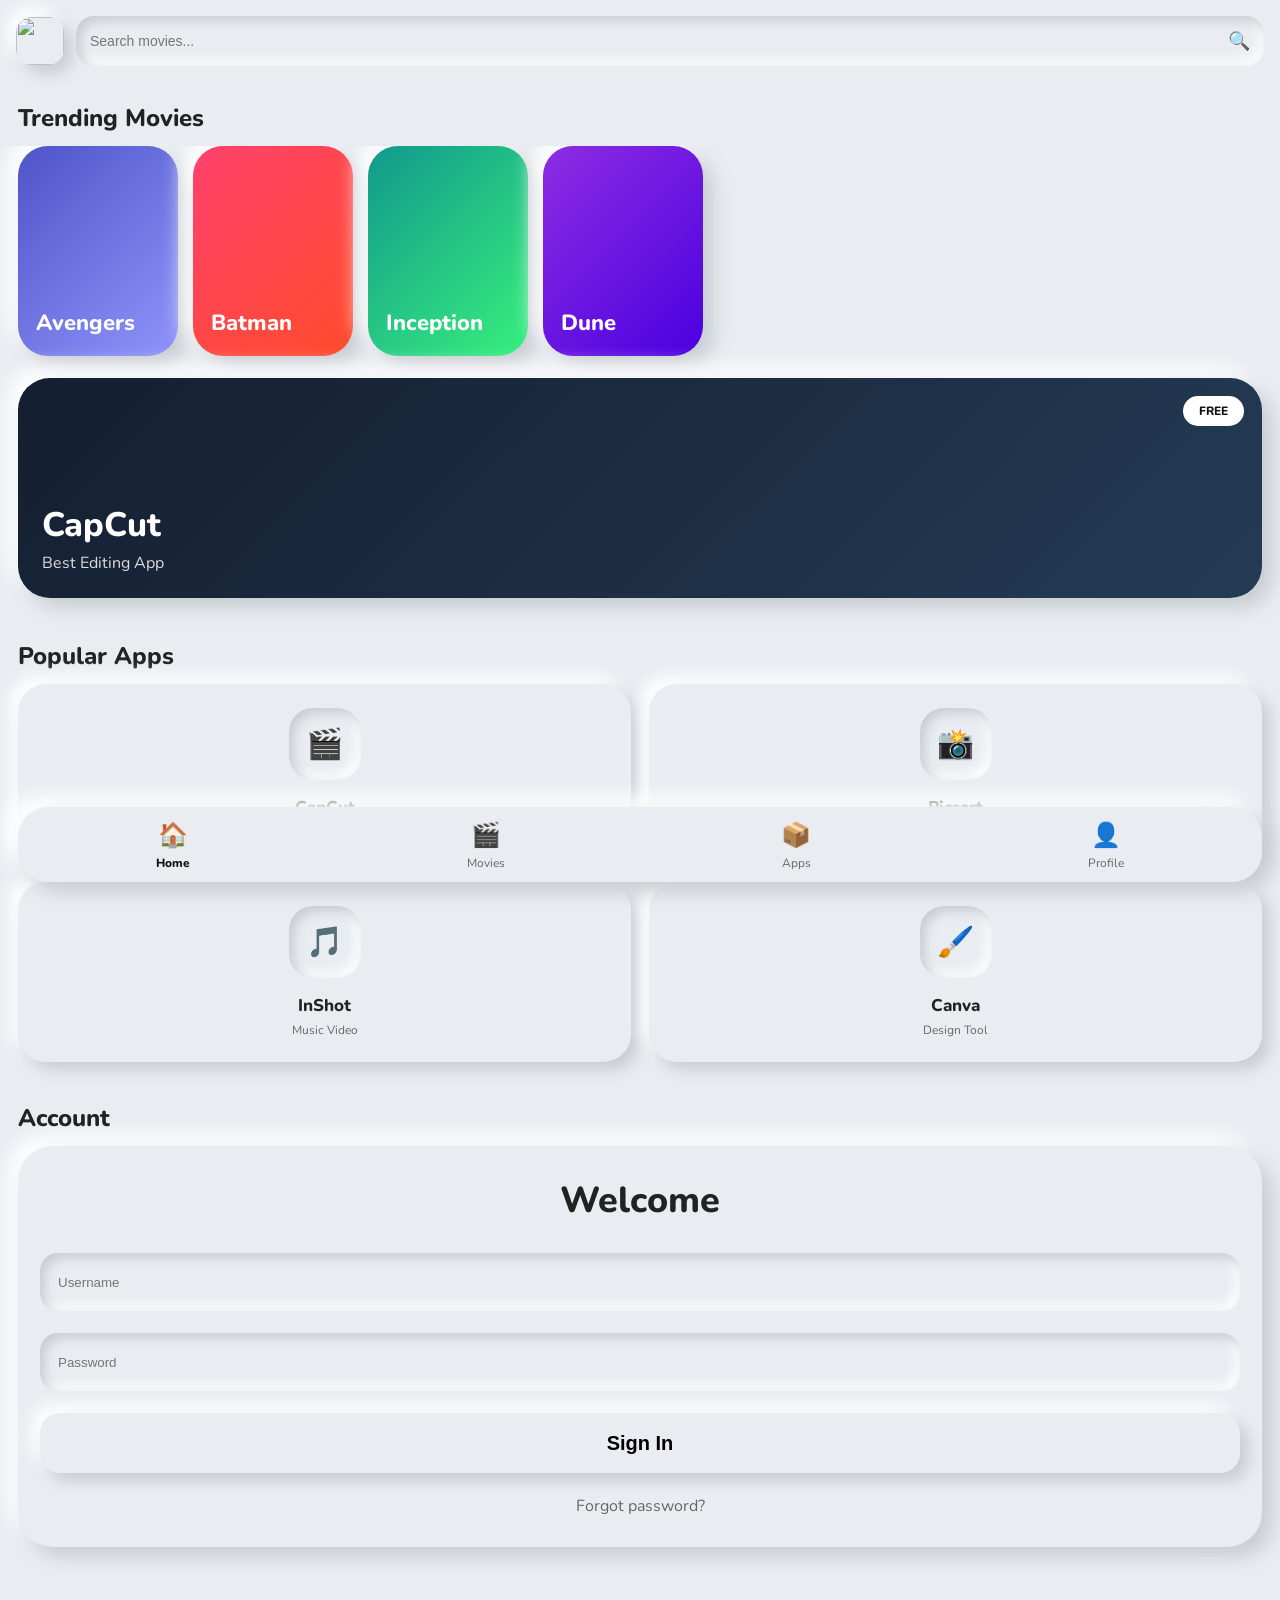
==== commit 5bc9589c: "Create index.html" ====
--- a/index.html
+++ b/index.html
@@ -3,574 +3,471 @@
 <head>
 <meta charset="UTF-8">
 <meta name="viewport" content="width=device-width, initial-scale=1.0">
-<title>MovieApp</title>
-<link href="https://fonts.googleapis.com/css2?family=Bebas+Neue&family=Nunito:wght@400;600;700;800&display=swap" rel="stylesheet">
+
+<title>Neumorphism Movie App</title>
+
+<link href="https://fonts.googleapis.com/css2?family=Nunito:wght@400;600;700;800&display=swap" rel="stylesheet">
+
 <style>
-  :root {
-    --red: #e50914;
-    --red-dark: #b0060f;
-    --white: #ffffff;
-    --bg: #f5f5f5;
-    --card-bg: #ffffff;
-    --text: #111111;
-    --subtext: #555555;
-    --nav-h: 64px;
-  }
-
-  * { margin: 0; padding: 0; box-sizing: border-box; }
-
-  body {
-    font-family: 'Nunito', sans-serif;
-    background: var(--bg);
-    color: var(--text);
-    min-height: 100vh;
-    padding-bottom: var(--nav-h);
-  }
-
-  /* ── TOP BAR ── */
-  .topbar {
-    background: #fff;
-    display: flex;
-    align-items: center;
-    gap: 10px;
-    padding: 10px 14px;
-    position: sticky;
-    top: 0;
-    z-index: 100;
-    box-shadow: 0 2px 8px rgba(0,0,0,.08);
-  }
-
-  .logo {
-    width: 38px;
-    height: 38px;
-    border-radius: 8px;
-    object-fit: cover;
-    flex-shrink: 0;
-    border: 2px solid var(--red);
-  }
-
-  .search-wrap {
-    flex: 1;
-    display: flex;
-    align-items: center;
-    background: #f0f0f0;
-    border-radius: 10px;
-    overflow: hidden;
-    border: 1.5px solid #e0e0e0;
-  }
-
-  .search-wrap input {
-    flex: 1;
-    border: none;
-    background: transparent;
-    padding: 9px 12px;
-    font-family: 'Nunito', sans-serif;
-    font-size: 14px;
-    outline: none;
-    color: var(--text);
-  }
-
-  .search-wrap button {
-    background: var(--red);
-    border: none;
-    padding: 9px 14px;
-    cursor: pointer;
-    color: #fff;
-    font-size: 16px;
-  }
-
-  /* ── CATEGORY PILLS ── */
-  .pills-wrap {
-    background: #fff;
-    padding: 10px 14px 12px;
-    overflow-x: auto;
-    white-space: nowrap;
-    scrollbar-width: none;
-  }
-  .pills-wrap::-webkit-scrollbar { display: none; }
-
-  .pill {
-    display: inline-block;
-    padding: 6px 16px;
-    border-radius: 20px;
-    border: 2px solid var(--red);
-    color: var(--red);
-    font-weight: 700;
-    font-size: 13px;
-    margin-right: 8px;
-    cursor: pointer;
-    transition: all .2s;
-    background: #fff;
-  }
-
-  .pill.active, .pill:hover {
-    background: var(--red);
-    color: #fff;
-  }
-
-  /* ── PAGES ── */
-  .page { display: none; }
-  .page.active { display: block; }
-
-  /* ── SECTION LABEL ── */
-  .section-label {
-    font-family: 'Bebas Neue', cursive;
-    font-size: 22px;
-    letter-spacing: 1px;
-    color: var(--red);
-    padding: 18px 14px 8px;
-  }
-
-  /* ── BANNER CARD ── */
-  .banner {
-    margin: 0 14px 10px;
-    border-radius: 14px;
-    overflow: hidden;
-    position: relative;
-    height: 190px;
-    background: linear-gradient(135deg, #1a1a2e, #e50914);
-    box-shadow: 0 4px 18px rgba(229,9,20,.25);
-    display: flex;
-    align-items: flex-end;
-    padding: 16px;
-    cursor: pointer;
-  }
-
-  .banner-title {
-    font-family: 'Bebas Neue', cursive;
-    font-size: 28px;
-    color: #fff;
-    text-shadow: 0 2px 8px rgba(0,0,0,.5);
-    line-height: 1;
-  }
-
-  .banner-sub {
-    font-size: 12px;
-    color: rgba(255,255,255,.8);
-    margin-top: 2px;
-  }
-
-  .banner-badge {
-    position: absolute;
-    top: 12px;
-    right: 12px;
-    background: var(--red);
-    color: #fff;
-    font-size: 11px;
-    font-weight: 800;
-    padding: 4px 10px;
-    border-radius: 20px;
-  }
-
-  /* ── CARD GRID (for banners) ── */
-  .banner2 {
-    background: linear-gradient(135deg, #0f2027, #203a43, #2c5364);
-  }
-
-  /* ── APP GRID ── */
-  .app-grid {
-    display: grid;
-    grid-template-columns: repeat(3, 1fr);
-    gap: 14px;
-    padding: 0 14px 14px;
-  }
-
-  .app-card {
-    background: var(--card-bg);
-    border-radius: 16px;
-    padding: 14px 8px 10px;
-    display: flex;
-    flex-direction: column;
-    align-items: center;
-    box-shadow: 0 2px 10px rgba(0,0,0,.08);
-    cursor: pointer;
-    transition: transform .18s, box-shadow .18s;
-    border: 1.5px solid #efefef;
-  }
-
-  .app-card:hover { transform: translateY(-3px); box-shadow: 0 6px 18px rgba(229,9,20,.15); }
-
-  .app-icon {
-    width: 54px;
-    height: 54px;
-    border-radius: 14px;
-    background: linear-gradient(135deg, var(--red), #ff6b6b);
-    display: flex;
-    align-items: center;
-    justify-content: center;
-    font-size: 24px;
-    margin-bottom: 8px;
-  }
-
-  .app-name {
-    font-size: 12px;
-    font-weight: 700;
-    text-align: center;
-    color: var(--text);
-    line-height: 1.3;
-  }
-
-  .app-cat {
-    font-size: 10px;
-    color: var(--subtext);
-    text-align: center;
-    margin-top: 2px;
-  }
-
-  /* ── MOVIE LIST PAGE ── */
-  .movie-list {
-    display: flex;
-    flex-direction: column;
-    gap: 14px;
-    padding: 0 14px 14px;
-  }
-
-  .movie-row {
-    background: var(--card-bg);
-    border-radius: 14px;
-    overflow: hidden;
-    display: flex;
-    box-shadow: 0 2px 10px rgba(0,0,0,.07);
-    cursor: pointer;
-    transition: transform .18s;
-    border: 1.5px solid #efefef;
-  }
-
-  .movie-row:hover { transform: translateX(4px); }
-
-  .movie-thumb {
-    width: 90px;
-    height: 110px;
-    background: linear-gradient(135deg, #1a1a2e, #e50914);
-    flex-shrink: 0;
-    display: flex;
-    align-items: center;
-    justify-content: center;
-    font-size: 28px;
-  }
-
-  .movie-info {
-    padding: 12px;
-    display: flex;
-    flex-direction: column;
-    justify-content: center;
-    gap: 4px;
-  }
-
-  .movie-title {
-    font-weight: 800;
-    font-size: 15px;
-    color: var(--text);
-  }
-
-  .movie-meta {
-    font-size: 12px;
-    color: var(--subtext);
-  }
-
-  .movie-tag {
-    display: inline-block;
-    background: var(--red);
-    color: #fff;
-    font-size: 11px;
-    font-weight: 700;
-    padding: 2px 10px;
-    border-radius: 10px;
-    width: fit-content;
-    margin-top: 4px;
-  }
-
-  /* ── LOGIN PAGE ── */
-  .login-page {
-    display: flex;
-    flex-direction: column;
-    align-items: center;
-    padding: 40px 24px;
-< truncated lines 289-481 >
-  .mini-card-5 { background: linear-gradient(135deg, #005c97, #363795); }
-
-  .mini-card-title {
-    font-size: 12px;
-    font-weight: 800;
-    color: #fff;
-    text-shadow: 0 1px 4px rgba(0,0,0,.5);
-  }
+
+:root{
+  --bg:#e9edf2;
+  --dark:#222;
+  --light:#ffffff;
+  --shadow1:#c7ccd1;
+  --shadow2:#ffffff;
+}
+
+*{
+  margin:0;
+  padding:0;
+  box-sizing:border-box;
+}
+
+body{
+  font-family:'Nunito',sans-serif;
+  background:var(--bg);
+  color:var(--dark);
+  min-height:100vh;
+  padding-bottom:100px;
+}
+
+/* TOPBAR */
+
+.topbar{
+  display:flex;
+  align-items:center;
+  gap:12px;
+  padding:16px;
+  position:sticky;
+  top:0;
+  z-index:100;
+  background:var(--bg);
+}
+
+.logo{
+  width:48px;
+  height:48px;
+  border-radius:16px;
+  object-fit:cover;
+
+  box-shadow:
+  8px 8px 16px var(--shadow1),
+  -8px -8px 16px var(--shadow2);
+}
+
+.search-wrap{
+  flex:1;
+  display:flex;
+  align-items:center;
+  border-radius:18px;
+  overflow:hidden;
+  background:var(--bg);
+
+  box-shadow:
+  inset 5px 5px 12px var(--shadow1),
+  inset -5px -5px 12px var(--shadow2);
+}
+
+.search-wrap input{
+  flex:1;
+  border:none;
+  outline:none;
+  background:none;
+  padding:14px;
+  font-size:14px;
+}
+
+.search-wrap button{
+  width:50px;
+  height:50px;
+  border:none;
+  background:none;
+  font-size:18px;
+}
+
+/* SECTION */
+
+.section-title{
+  padding:20px 18px 12px;
+  font-size:24px;
+  font-weight:800;
+}
+
+/* SCROLL */
+
+.scroll-x{
+  display:flex;
+  gap:15px;
+  overflow-x:auto;
+  padding:0 18px 22px;
+  scrollbar-width:none;
+}
+
+.scroll-x::-webkit-scrollbar{
+  display:none;
+}
+
+/* MOVIE CARDS */
+
+.movie-card{
+  min-width:160px;
+  height:210px;
+  border-radius:30px;
+  padding:18px;
+  display:flex;
+  align-items:flex-end;
+
+  background:linear-gradient(135deg,#4e54c8,#8f94fb);
+
+  box-shadow:
+  10px 10px 20px var(--shadow1),
+  -10px -10px 20px var(--shadow2);
+}
+
+.movie-card:nth-child(2){
+  background:linear-gradient(135deg,#ff416c,#ff4b2b);
+}
+
+.movie-card:nth-child(3){
+  background:linear-gradient(135deg,#11998e,#38ef7d);
+}
+
+.movie-card:nth-child(4){
+  background:linear-gradient(135deg,#8e2de2,#4a00e0);
+}
+
+.movie-title{
+  color:#fff;
+  font-size:22px;
+  font-weight:800;
+}
+
+/* BANNER */
+
+.banner{
+  margin:0 18px 22px;
+  height:220px;
+  border-radius:32px;
+  padding:24px;
+  display:flex;
+  align-items:flex-end;
+  position:relative;
+  overflow:hidden;
+
+  background:linear-gradient(135deg,#141e30,#243b55);
+
+  box-shadow:
+  10px 10px 20px var(--shadow1),
+  -10px -10px 20px var(--shadow2);
+}
+
+.banner-title{
+  color:#fff;
+  font-size:34px;
+  font-weight:800;
+}
+
+.banner-sub{
+  color:#ddd;
+  margin-top:4px;
+}
+
+.banner-badge{
+  position:absolute;
+  top:18px;
+  right:18px;
+  background:#fff;
+  color:#111;
+  padding:7px 16px;
+  border-radius:20px;
+  font-size:12px;
+  font-weight:800;
+}
+
+/* APP GRID */
+
+.app-grid{
+  display:grid;
+  grid-template-columns:repeat(2,1fr);
+  gap:18px;
+  padding:0 18px 20px;
+}
+
+.app-card{
+  padding:24px 10px;
+  border-radius:28px;
+  text-align:center;
+  background:var(--bg);
+
+  box-shadow:
+  8px 8px 16px var(--shadow1),
+  -8px -8px 16px var(--shadow2);
+}
+
+.app-icon{
+  width:72px;
+  height:72px;
+  border-radius:24px;
+  margin:auto;
+  display:flex;
+  align-items:center;
+  justify-content:center;
+  font-size:30px;
+
+  box-shadow:
+  inset 5px 5px 12px var(--shadow1),
+  inset -5px -5px 12px var(--shadow2);
+}
+
+.app-name{
+  margin-top:16px;
+  font-size:17px;
+  font-weight:800;
+}
+
+.app-type{
+  margin-top:5px;
+  color:#666;
+  font-size:12px;
+}
+
+/* LOGIN */
+
+.login-box{
+  margin:0 18px 25px;
+  padding:30px 22px;
+  border-radius:35px;
+  background:var(--bg);
+
+  box-shadow:
+  10px 10px 20px var(--shadow1),
+  -10px -10px 20px var(--shadow2);
+}
+
+.login-title{
+  text-align:center;
+  font-size:36px;
+  font-weight:800;
+  margin-bottom:28px;
+}
+
+.input-box{
+  width:100%;
+  height:58px;
+  border:none;
+  outline:none;
+  padding:0 18px;
+  margin-bottom:22px;
+  border-radius:18px;
+  background:var(--bg);
+
+  box-shadow:
+  inset 5px 5px 12px var(--shadow1),
+  inset -5px -5px 12px var(--shadow2);
+}
+
+.login-btn{
+  width:100%;
+  height:60px;
+  border:none;
+  border-radius:20px;
+  background:var(--bg);
+  font-size:20px;
+  font-weight:800;
+
+  box-shadow:
+  8px 8px 16px var(--shadow1),
+  -8px -8px 16px var(--shadow2);
+}
+
+.forgot{
+  margin-top:22px;
+  text-align:center;
+  color:#666;
+}
+
+/* BOTTOM NAV */
+
+.bottom-nav{
+  position:fixed;
+  left:18px;
+  right:18px;
+  bottom:18px;
+  height:75px;
+  border-radius:30px;
+  background:var(--bg);
+
+  display:flex;
+  align-items:center;
+  justify-content:space-around;
+
+  box-shadow:
+  10px 10px 20px var(--shadow1),
+  -10px -10px 20px var(--shadow2);
+}
+
+.nav-item{
+  display:flex;
+  flex-direction:column;
+  align-items:center;
+  font-size:12px;
+  color:#666;
+}
+
+.nav-icon{
+  font-size:24px;
+  margin-bottom:4px;
+}
+
+.active{
+  color:#111;
+  font-weight:800;
+}
+
 </style>
 </head>
 <body>
 
-<!-- TOP BAR -->
+<!-- TOPBAR -->
+
 <div class="topbar">
-  <img src="https://i.postimg.cc/bNzXXs5R/Picsart-26-05-07-21-15-13-901.png" alt="Logo" class="logo" onerror="this.style.background='#e50914';this.removeAttribute('src')">
-  <div class="search-wrap">
-    <input type="text" placeholder="Search movies, apps..." id="searchInput">
-    <button onclick="doSearch()">🔍</button>
-  </div>
-</div>
-
-<!-- CATEGORY PILLS -->
-<div class="pills-wrap" id="pillsWrap"></div>
-
-<!-- ═══════════════ HOME PAGE ═══════════════ -->
-<div class="page active" id="page-home">
-
-  <div class="section-label">🎬 Featured Movies</div>
-
-  <div class="scroll-x">
-    <div class="mini-card" onclick="goPage('movie')">
-      <div class="mini-card-title">Avengers</div>
-    </div>
-    <div class="mini-card mini-card-2" onclick="goPage('movie')">
-      <div class="mini-card-title">Inception</div>
-    </div>
-    <div class="mini-card mini-card-3" onclick="goPage('movie')">
-      <div class="mini-card-title">Interstellar</div>
-    </div>
-    <div class="mini-card mini-card-4" onclick="goPage('movie')">
-      <div class="mini-card-title">Spider-Man</div>
-    </div>
-    <div class="mini-card mini-card-5" onclick="goPage('movie')">
-      <div class="mini-card-title">The Batman</div>
-    </div>
-  </div>
-
-  <div class="section-label">📦 Featured Apps</div>
-
-  <div class="banner" onclick="goPage('app')" style="background: linear-gradient(135deg, #0f2027, #203a43);">
-    <div>
-      <div class="banner-title">CapCut</div>
-      <div class="banner-sub">Best Video Editing App</div>
-    </div>
-    <div class="banner-badge">FREE</div>
-  </div>
-
-  <div class="section-label">🔥 Trending Now</div>
-
-  <div class="scroll-x">
-    <div class="mini-card mini-card-3">
-      <div class="mini-card-title">Top Gun 2</div>
-    </div>
-    <div class="mini-card mini-card-4">
-      <div class="mini-card-title">Dune 2</div>
-    </div>
-    <div class="mini-card">
-      <div class="mini-card-title">Deadpool 3</div>
-    </div>
-  </div>
-
-</div>
-
-<!-- ═══════════════ MOVIE PAGE ═══════════════ -->
-<div class="page" id="page-movie">
-
-  <div class="section-label">🎥 Movies</div>
-
-  <div class="movie-list">
-    <div class="movie-row">
-      <div class="movie-thumb">🎬</div>
-      <div class="movie-info">
-        <div class="movie-title">Avengers: Endgame</div>
-        <div class="movie-meta">2019 • 3h 1m • English</div>
-        <div class="movie-tag">Hollywood</div>
-      </div>
-    </div>
-    <div class="movie-row">
-      <div class="movie-thumb" style="background: linear-gradient(135deg, #134e5e, #71b280);">🎥</div>
-      <div class="movie-info">
-        <div class="movie-title">Pathaan</div>
-        <div class="movie-meta">2023 • 2h 26m • Hindi</div>
-        <div class="movie-tag">Bollywood</div>
-      </div>
-    </div>
-    <div class="movie-row">
-      <div class="movie-thumb" style="background: linear-gradient(135deg, #373b44, #4286f4);">🍿</div>
-      <div class="movie-info">
-        <div class="movie-title">Inception</div>
-        <div class="movie-meta">2010 • 2h 28m • English</div>
-        <div class="movie-tag">Sci-Fi</div>
-      </div>
-    </div>
-    <div class="movie-row">
-      <div class="movie-thumb" style="background: linear-gradient(135deg, #c94b4b, #4b134f);">🎞</div>
-      <div class="movie-info">
-        <div class="movie-title">Comedy Nights</div>
-        <div class="movie-meta">2024 • 1h 45m • Bengali</div>
-        <div class="movie-tag">Comedy</div>
-      </div>
-    </div>
-    <div class="movie-row">
-      <div class="movie-thumb" style="background: linear-gradient(135deg, #005c97, #363795);">🎦</div>
-      <div class="movie-info">
-        <div class="movie-title">Interstellar</div>
-        <div class="movie-meta">2014 • 2h 49m • English</div>
-        <div class="movie-tag">Hollywood</div>
-      </div>
-    </div>
-    <div class="movie-row">
-      <div class="movie-thumb" style="background: linear-gradient(135deg, #1a1a2e, #16213e);">📽</div>
-      <div class="movie-info">
-        <div class="movie-title">RRR</div>
-        <div class="movie-meta">2022 • 3h 7m • Telugu</div>
-        <div class="movie-tag">Action</div>
-      </div>
-    </div>
-  </div>
-
-</div>
-
-<!-- ═══════════════ APP PAGE ═══════════════ -->
-<div class="page" id="page-app">
-
-  <div class="section-label">✂️ Editing Apps</div>
-  <div class="app-grid">
-    <div class="app-card">
-      <div class="app-icon">✂️</div>
-      <div class="app-name">CapCut</div>
-      <div class="app-cat">Video Editing</div>
-    </div>
-    <div class="app-card">
-      <div class="app-icon" style="background: linear-gradient(135deg, #4286f4, #373b44);">🎨</div>
-      <div class="app-name">Picsart</div>
-      <div class="app-cat">Photo Edit</div>
-    </div>
-    <div class="app-card">
-      <div class="app-icon" style="background: linear-gradient(135deg, #134e5e, #71b280);">🎵</div>
-      <div class="app-name">InShot</div>
-      <div class="app-cat">Video & Music</div>
-    </div>
-    <div class="app-card">
-      <div class="app-icon" style="background: linear-gradient(135deg, #c94b4b, #4b134f);">🎬</div>
-      <div class="app-name">Kinemaster</div>
-      <div class="app-cat">Pro Editing</div>
-    </div>
-    <div class="app-card">
-      <div class="app-icon" style="background: linear-gradient(135deg, #005c97, #363795);">🌟</div>
-      <div class="app-name">Adobe</div>
-      <div class="app-cat">Creative Suite</div>
-    </div>
-    <div class="app-card">
-      <div class="app-icon" style="background: linear-gradient(135deg, #f7971e, #ffd200);">📸</div>
-      <div class="app-name">Snapseed</div>
-      <div class="app-cat">Photo Edit</div>
-    </div>
-  </div>
-
-  <div class="section-label">📚 Education Apps</div>
-  <div class="app-grid">
-    <div class="app-card">
-      <div class="app-icon" style="background: linear-gradient(135deg, #11998e, #38ef7d);">📖</div>
-      <div class="app-name">Duolingo</div>
-      <div class="app-cat">Language</div>
-    </div>
-    <div class="app-card">
-      <div class="app-icon" style="background: linear-gradient(135deg, #ee0979, #ff6a00);">🧮</div>
-      <div class="app-name">Khan Academy</div>
-      <div class="app-cat">Learning</div>
-    </div>
-    <div class="app-card">
-      <div class="app-icon" style="background: linear-gradient(135deg, #1d976c, #93f9b9);">🔬</div>
-      <div class="app-name">Coursera</div>
-      <div class="app-cat">Courses</div>
-    </div>
-    <div class="app-card">
-      <div class="app-icon" style="background: linear-gradient(135deg, #4568dc, #b06ab3);">📝</div>
-      <div class="app-name">10 Minute School</div>
-      <div class="app-cat">Bangla</div>
-    </div>
-    <div class="app-card">
-      <div class="app-icon" style="background: linear-gradient(135deg, #f7971e, #ffd200);">💡</div>
-      <div class="app-name">Udemy</div>
-      <div class="app-cat">Skills</div>
-    </div>
-    <div class="app-card">
-      <div class="app-icon" style="background: linear-gradient(135deg, #0f0c29, #302b63);">🌐</div>
-      <div class="app-name">Grammarly</div>
-      <div class="app-cat">English</div>
-    </div>
-  </div>
-
-</div>
-
-<!-- ═══════════════ LOGIN PAGE ═══════════════ -->
-<div class="page" id="page-login">
-  <div class="login-page">
-    <img src="https://i.postimg.cc/bNzXXs5R/Picsart-26-05-07-21-15-13-901.png" alt="Logo" class="login-logo" onerror="this.style.background='#e50914';this.removeAttribute('src')">
-    <div class="login-title">Welcome Back</div>
-    <div class="login-sub">Sign in to continue</div>
-
-    <div class="login-form">
-      <input type="email" placeholder="Email Address">
-      <input type="password" placeholder="Password">
-      <button class="login-btn">LOGIN</button>
-      <div class="login-divider">── or ──</div>
-      <div class="register-link">Don't have an account? <span>Register Now</span></div>
-    </div>
-  </div>
-</div>
-
-<!-- ═══════════════ BOTTOM NAV ═══════════════ -->
+
+<img src="https://i.postimg.cc/bNzXXs5R/Picsart-26-05-07-21-15-13-901.png" class="logo">
+
+<div class="search-wrap">
+<input type="text" placeholder="Search movies...">
+<button>🔍</button>
+</div>
+
+</div>
+
+<!-- MOVIES -->
+
+<div class="section-title">
+Trending Movies
+</div>
+
+<div class="scroll-x">
+
+<div class="movie-card">
+<div class="movie-title">Avengers</div>
+</div>
+
+<div class="movie-card">
+<div class="movie-title">Batman</div>
+</div>
+
+<div class="movie-card">
+<div class="movie-title">Inception</div>
+</div>
+
+<div class="movie-card">
+<div class="movie-title">Dune</div>
+</div>
+
+</div>
+
+<!-- BANNER -->
+
+<div class="banner">
+
+<div>
+<div class="banner-title">CapCut</div>
+<div class="banner-sub">Best Editing App</div>
+</div>
+
+<div class="banner-badge">
+FREE
+</div>
+
+</div>
+
+<!-- APPS -->
+
+<div class="section-title">
+Popular Apps
+</div>
+
+<div class="app-grid">
+
+<div class="app-card">
+<div class="app-icon">🎬</div>
+<div class="app-name">CapCut</div>
+<div class="app-type">Video Editor</div>
+</div>
+
+<div class="app-card">
+<div class="app-icon">📸</div>
+<div class="app-name">Picsart</div>
+<div class="app-type">Photo Editor</div>
+</div>
+
+<div class="app-card">
+<div class="app-icon">🎵</div>
+<div class="app-name">InShot</div>
+<div class="app-type">Music Video</div>
+</div>
+
+<div class="app-card">
+<div class="app-icon">🖌️</div>
+<div class="app-name">Canva</div>
+<div class="app-type">Design Tool</div>
+</div>
+
+</div>
+
+<!-- LOGIN -->
+
+<div class="section-title">
+Account
+</div>
+
+<div class="login-box">
+
+<div class="login-title">
+Welcome
+</div>
+
+<input type="text" class="input-box" placeholder="Username">
+
+<input type="password" class="input-box" placeholder="Password">
+
+<button class="login-btn">
+Sign In
+</button>
+
+<div class="forgot">
+Forgot password?
+</div>
+
+</div>
+
+<!-- BOTTOM NAV -->
+
 <div class="bottom-nav">
-  <div class="nav-item active" id="nav-home" onclick="goPage('home')">
-    <div class="nav-icon">🏠</div>
-    <span>Home</span>
-  </div>
-  <div class="nav-item" id="nav-movie" onclick="goPage('movie')">
-    <div class="nav-icon">🎬</div>
-    <span>Movie</span>
-  </div>
-  <div class="nav-item" id="nav-app" onclick="goPage('app')">
-    <div class="nav-icon">📦</div>
-    <span>App</span>
-  </div>
-  <div class="nav-item" id="nav-login" onclick="goPage('login')">
-    <div class="nav-icon">👤</div>
-    <span>Login</span>
-  </div>
-</div>
-
-<script>
-  // ── PILLS CONFIG ──
-  const pillsConfig = {
-    home: ['All', 'Trending', 'New', 'Popular', 'Top Rated'],
-    movie: ['All', 'Hollywood', 'Bollywood', 'Comedy', 'Action', 'Sci-Fi', 'Bengali'],
-    app: ['All', 'Editing', 'Education', 'Games', 'Social', 'Tools'],
-    login: []
-  };
-
-  function renderPills(page) {
-    const wrap = document.getElementById('pillsWrap');
-    const pills = pillsConfig[page] || [];
-    if (pills.length === 0) { wrap.style.display = 'none'; return; }
-    wrap.style.display = 'block';
-    wrap.innerHTML = pills.map((p, i) =>
-      `<span class="pill ${i === 0 ? 'active' : ''}" onclick="setPill(this)">${p}</span>`
-    ).join('');
-  }
-
-  function setPill(el) {
-    document.querySelectorAll('.pill').forEach(p => p.classList.remove('active'));
-    el.classList.add('active');
-  }
-
-  // ── PAGE NAVIGATION ──
-  function goPage(name) {
-    document.querySelectorAll('.page').forEach(p => p.classList.remove('active'));
-    document.querySelectorAll('.nav-item').forEach(n => n.classList.remove('active'));
-
-    document.getElementById('page-' + name).classList.add('active');
-    const navEl = document.getElementById('nav-' + name);
-    if (navEl) navEl.classList.add('active');
-    renderPills(name);
-    window.scrollTo(0, 0);
-  }
-
-  function doSearch() {
-    const q = document.getElementById('searchInput').value.trim();
-    if (q) alert('Searching: ' + q);
-  }
-
-  // init
-  renderPills('home');
-</script>
+
+<div class="nav-item active">
+<div class="nav-icon">🏠</div>
+Home
+</div>
+
+<div class="nav-item">
+<div class="nav-icon">🎬</div>
+Movies
+</div>
+
+<div class="nav-item">
+<div class="nav-icon">📦</div>
+Apps
+</div>
+
+<div class="nav-item">
+<div class="nav-icon">👤</div>
+Profile
+</div>
+
+</div>
+
 </body>
 </html>
